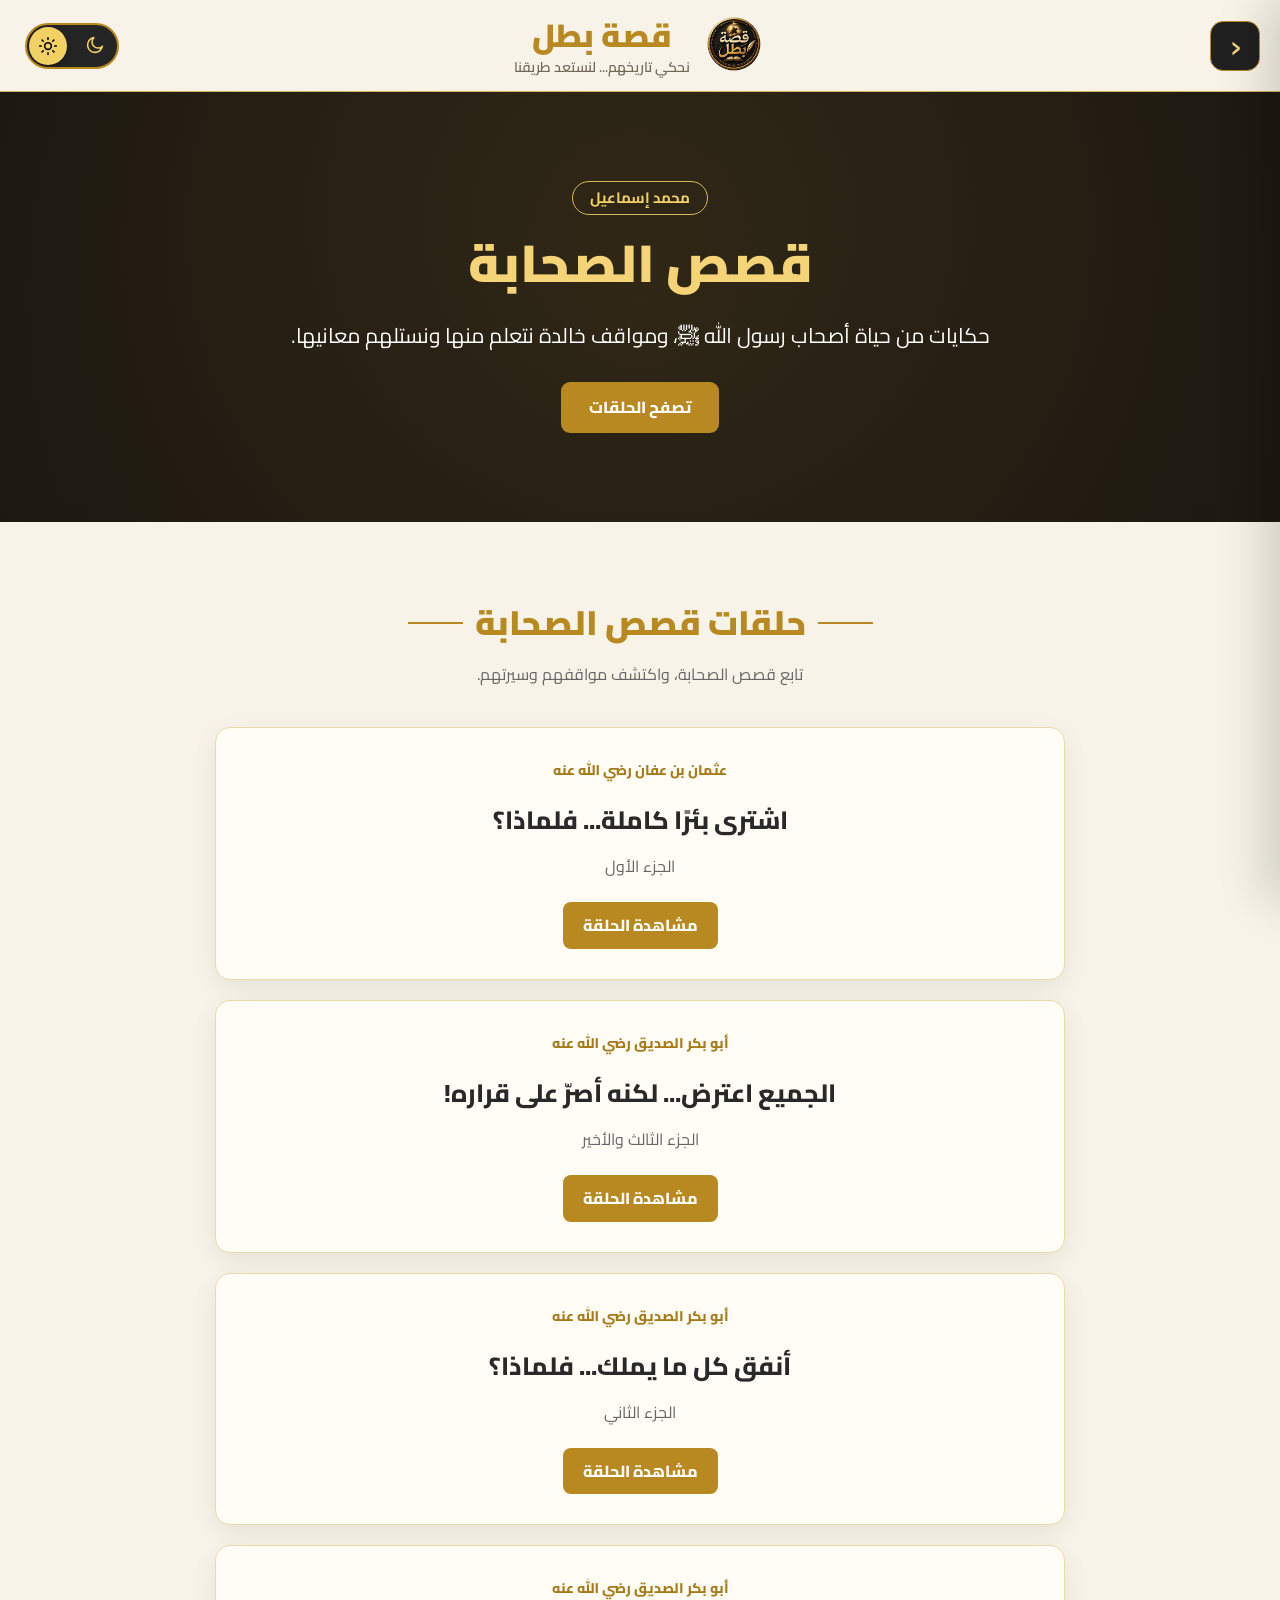
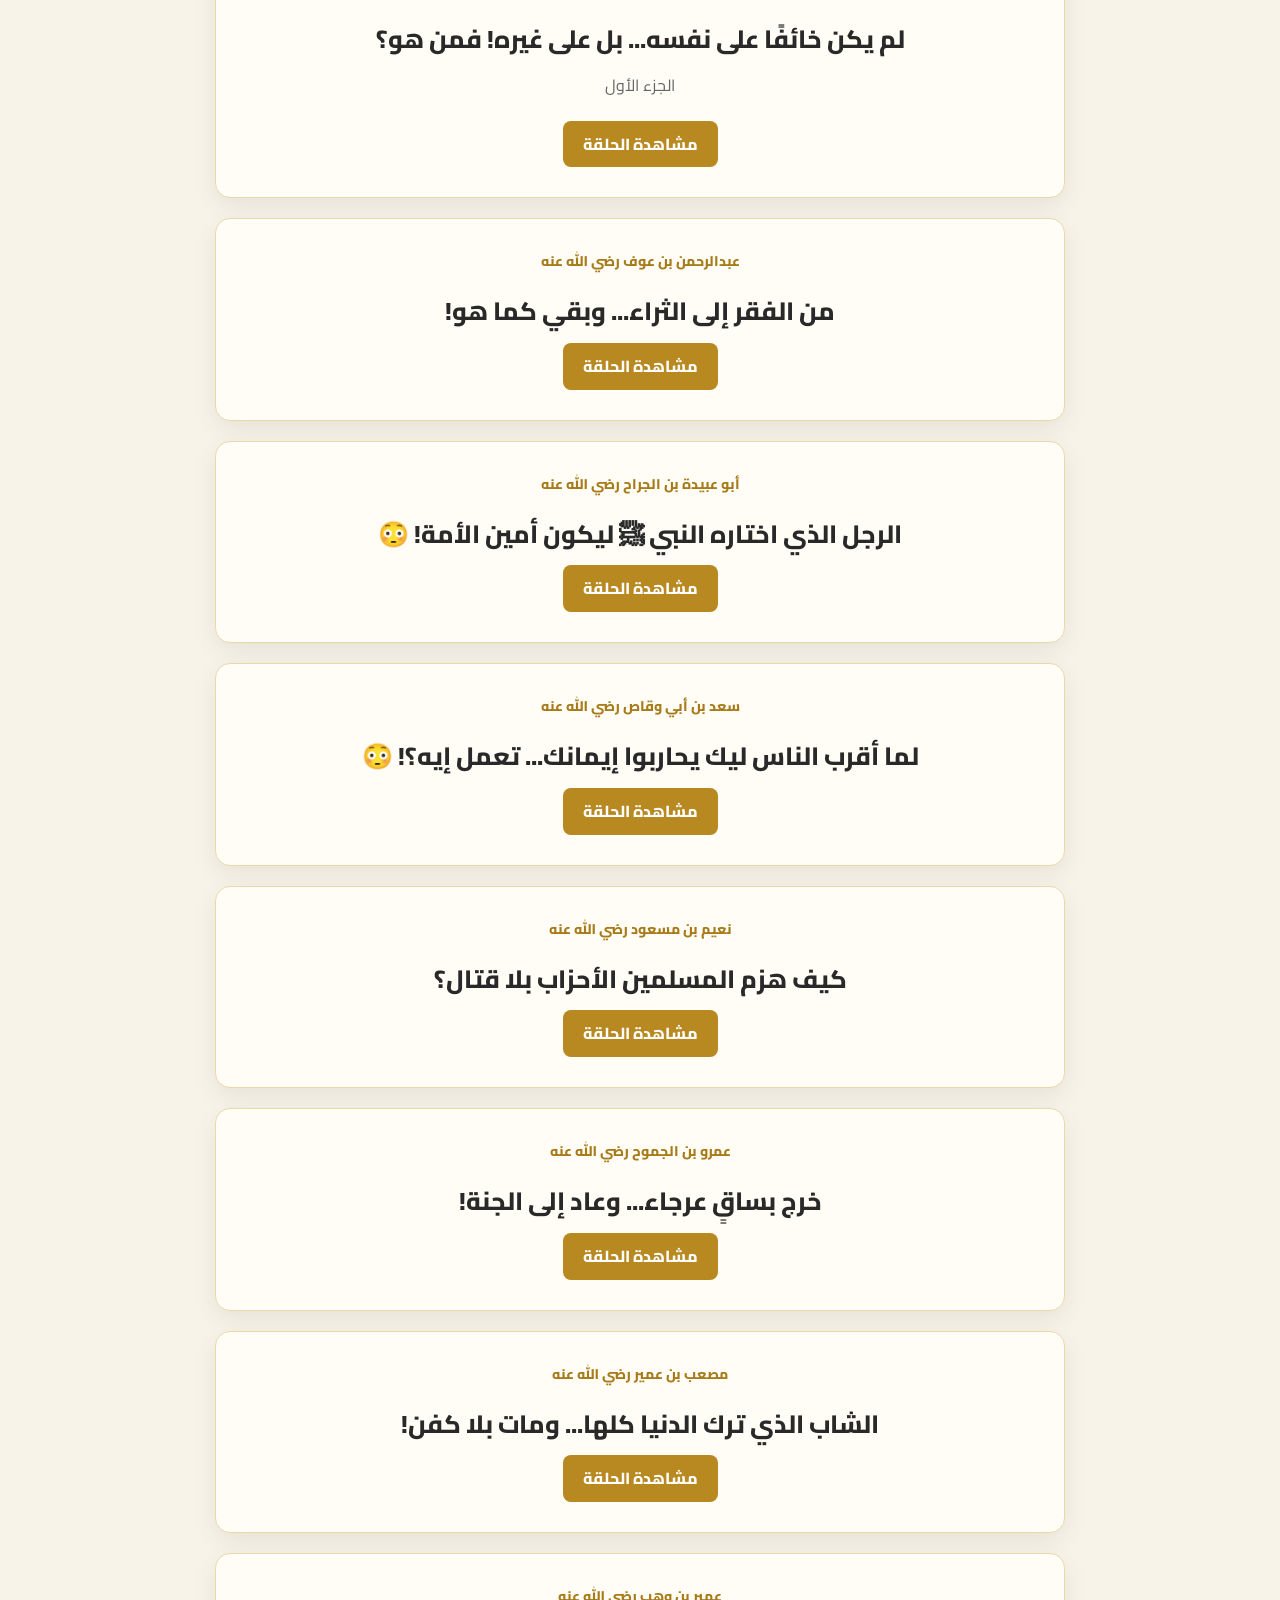
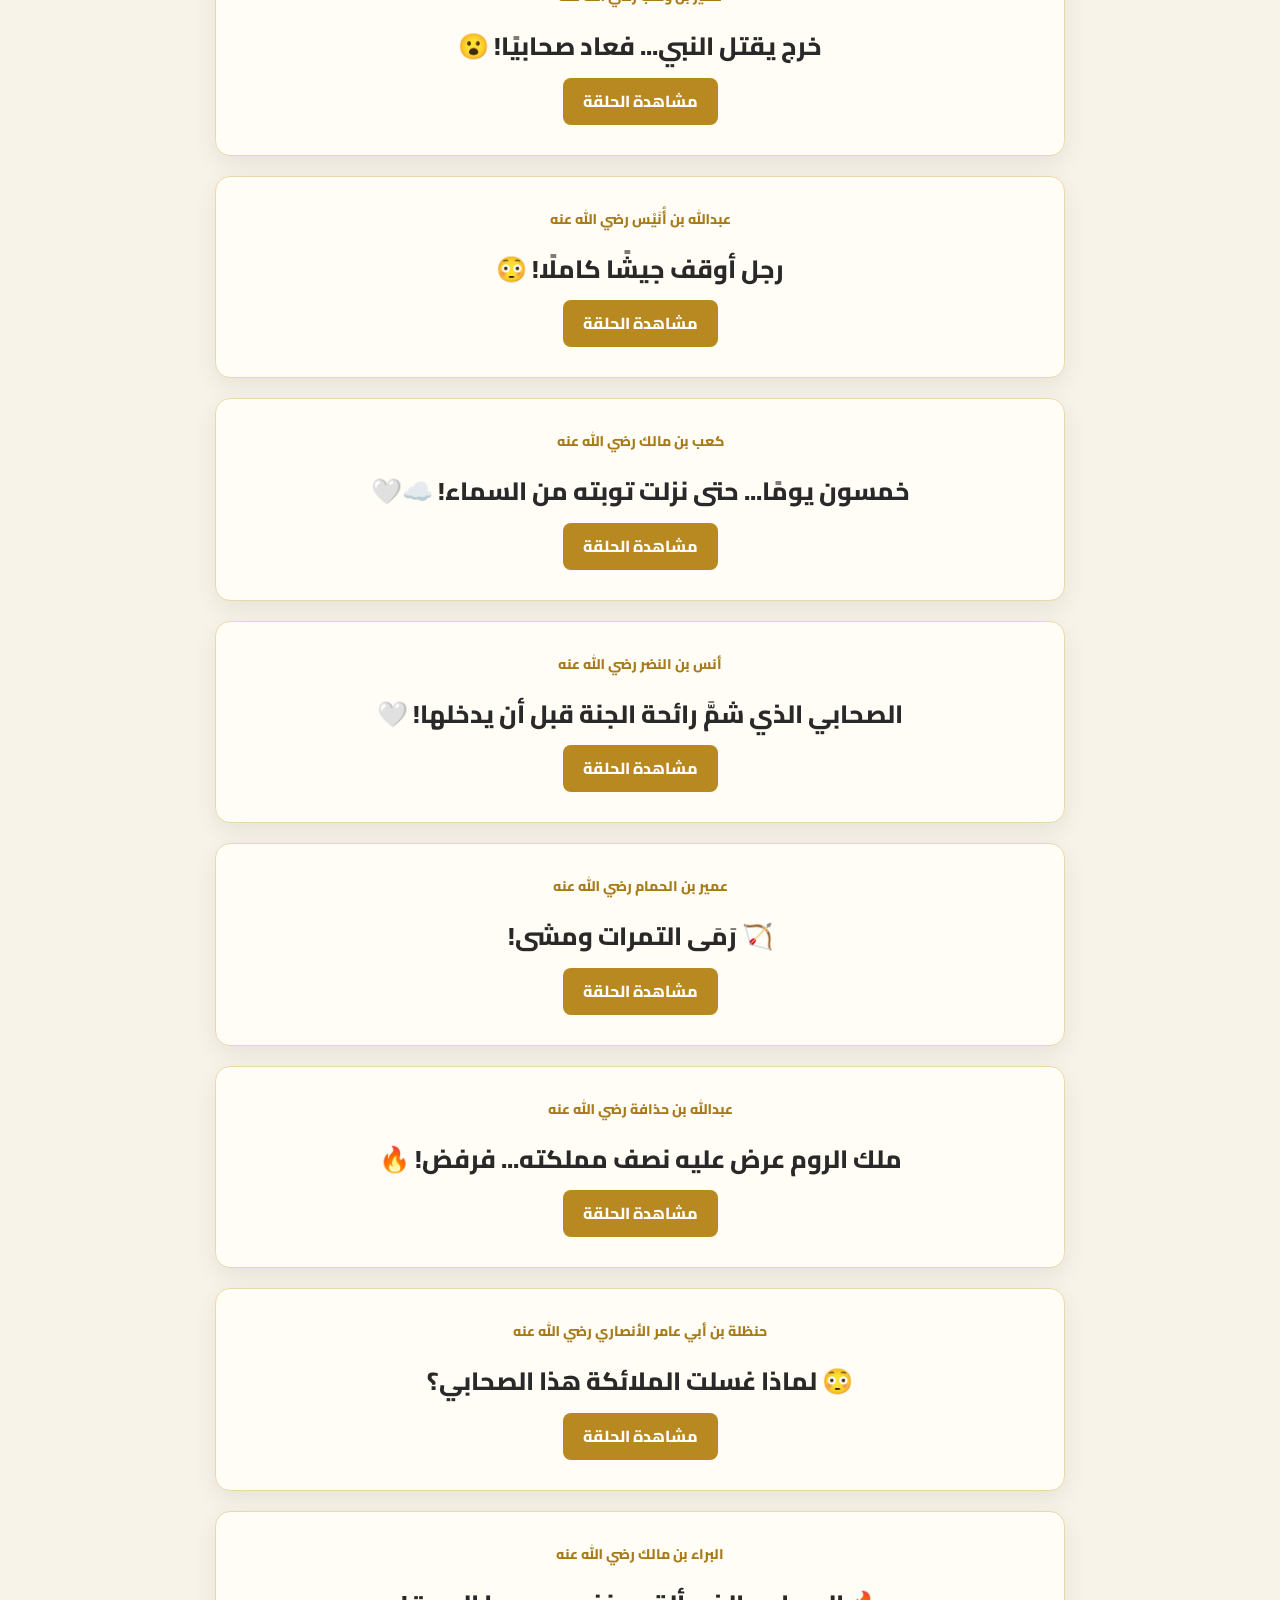
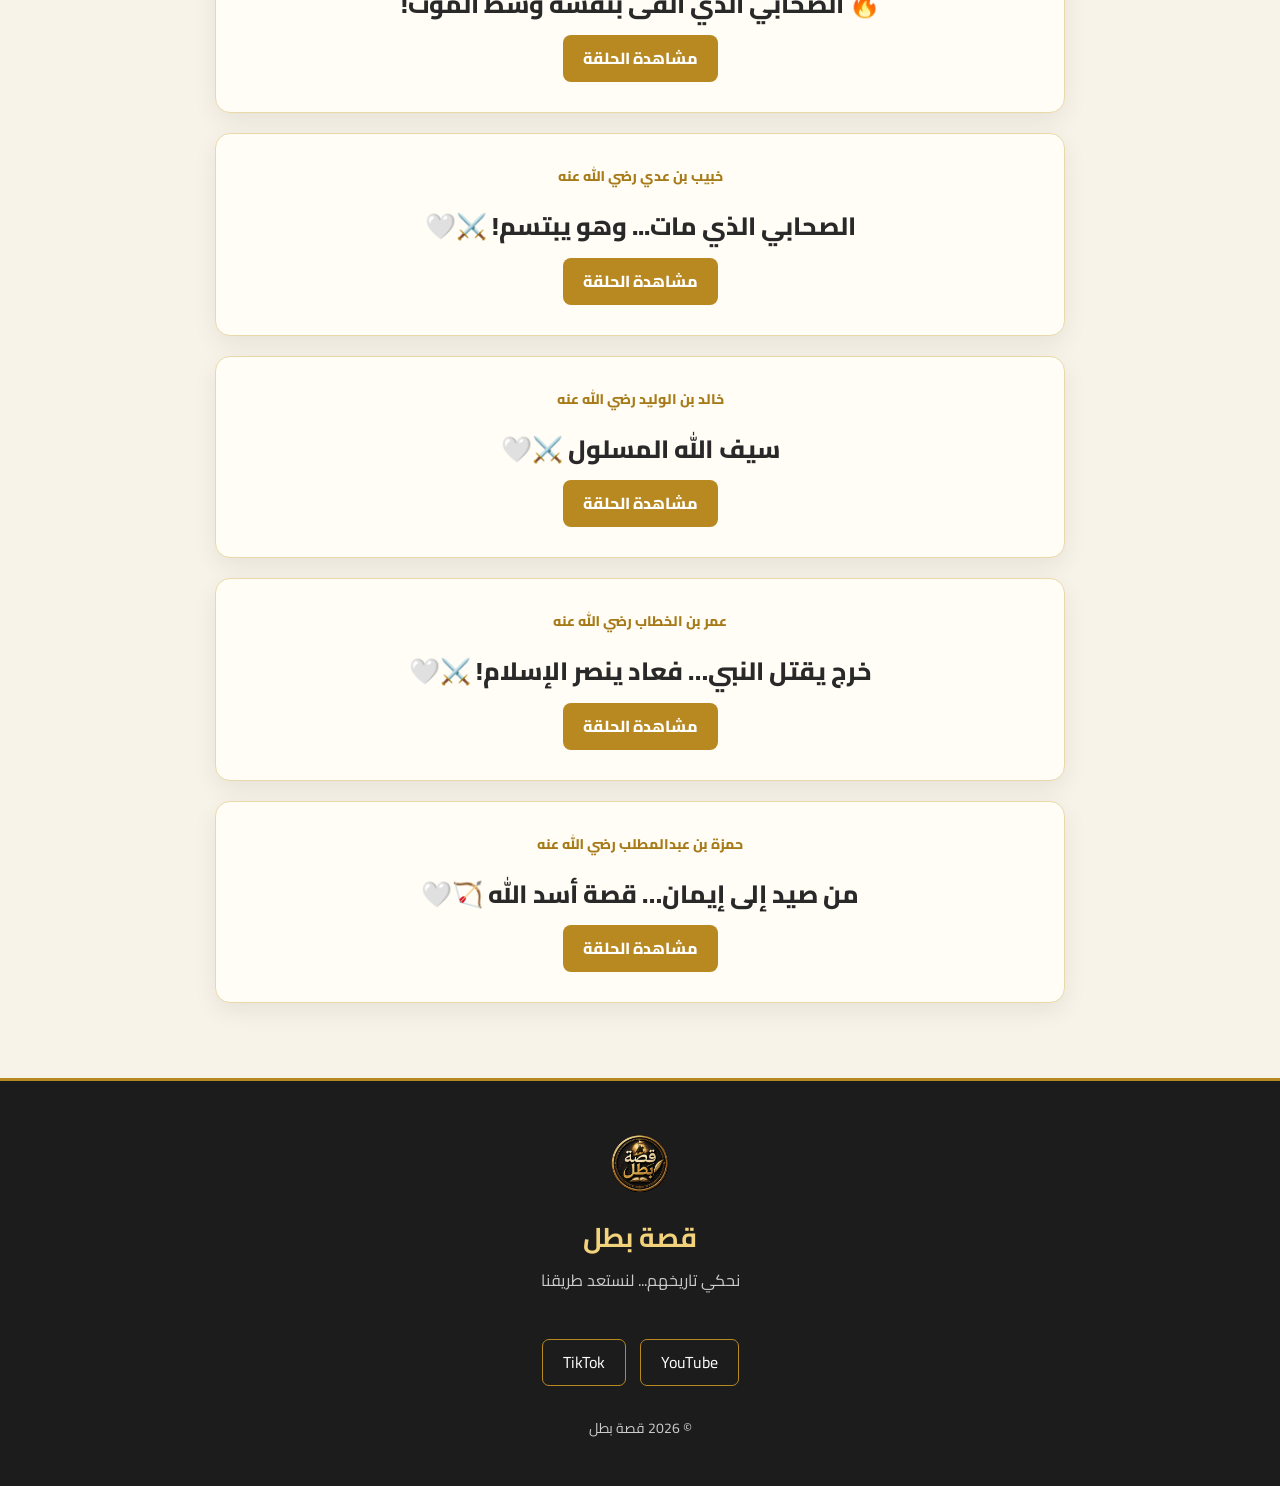
==== companions.html @ 2673dba0 "Add files via upload" ====
<!DOCTYPE html>
<html lang="ar" dir="rtl">

<head>
    <meta charset="UTF-8">
    <meta name="viewport" content="width=device-width, initial-scale=1.0">

    <title>قصص الصحابة | قصة بطل</title>
    <link rel="icon" type="image/png" href="logo.png">
    <meta name="description" content="اكتشف قصص الصحابة ومواقفهم في قناة قصة بطل.">

    <link rel="preconnect" href="https://fonts.googleapis.com">
    <link rel="preconnect" href="https://fonts.gstatic.com" crossorigin>
    <link href="https://fonts.googleapis.com/css2?family=Cairo:wght@400;500;600;700;800;900&display=swap" rel="stylesheet">

    <link rel="stylesheet" href="style.css">
</head>

<body>

    <!-- رأس الموقع -->
    <header class="header">

        <button id="menu-button" class="menu-button"
            aria-label="فتح القائمة" aria-expanded="false">
            <span>‹</span>
        </button>

        <div class="site-brand">
            <img src="logo.png" alt="شعار قصة بطل">

            <div class="site-title">
                <h1>قصة بطل</h1>
                <p>نحكي تاريخهم... لنستعد طريقنا</p>
            </div>
        </div>

        <!-- مفتاح الليل والنهار -->
        <button id="theme-switch" class="theme-switch" aria-label="تغيير الوضع">

            <span class="switch-icon sun-icon">
                <svg viewBox="0 0 24 24">
                    <circle cx="12" cy="12" r="4"></circle>
                    <path d="M12 2v2"></path>
                    <path d="M12 20v2"></path>
                    <path d="M2 12h2"></path>
                    <path d="M20 12h2"></path>
                    <path d="m4.93 4.93 1.41 1.41"></path>
                    <path d="m17.66 17.66 1.41 1.41"></path>
                    <path d="m6.34 17.66-1.41 1.41"></path>
                    <path d="m19.07 4.93-1.41 1.41"></path>
                </svg>
            </span>

            <span class="switch-icon moon-icon">
                <svg viewBox="0 0 24 24">
                    <path d="M21 12.8A8.5 8.5 0 1 1 11.2 3 6.5 6.5 0 0 0 21 12.8Z"></path>
                </svg>
            </span>

            <span class="switch-circle">
                <svg class="active-sun" viewBox="0 0 24 24">
                    <circle cx="12" cy="12" r="4"></circle>
                    <path d="M12 2v2"></path>
                    <path d="M12 20v2"></path>
                    <path d="M2 12h2"></path>
                    <path d="M20 12h2"></path>
                    <path d="m4.93 4.93 1.41 1.41"></path>
                    <path d="m17.66 17.66 1.41 1.41"></path>
                    <path d="m6.34 17.66-1.41 1.41"></path>
                    <path d="m19.07 4.93-1.41 1.41"></path>
                </svg>

                <svg class="active-moon" viewBox="0 0 24 24">
                    <path d="M21 12.8A8.5 8.5 0 1 1 11.2 3 6.5 6.5 0 0 0 21 12.8Z"></path>
                </svg>
            </span>
        </button>

    </header>

    <!-- القائمة الجانبية -->
    <aside id="side-menu" class="side-menu">

        <div class="side-menu-header">
            <h2>أقسام الموقع</h2>
        </div>

        <nav class="side-menu-links">
    <a href="index.html">
        <svg viewBox="0 0 24 24"><path d="M10 20v-6h4v6h5v-8h3L12 3 2 12h3v8z"/></svg>
        <strong>الواجهة الرئيسية</strong>
    </a>

    <a href="companions.html">
        <svg viewBox="0 0 24 24"><path d="M12 2L4 5v6c0 5.55 3.84 10.74 8 12 4.16-1.26 8-6.45 8-12V5l-8-3zm0 4a3 3 0 1 1 0 6 3 3 0 0 1 0-6zm-5 11.2a7 7 0 0 1 10 0V18H7v-.8z"/></svg>
        <strong>قصص الصحابة</strong>
    </a>

    <a href="faith.html">
        <svg viewBox="0 0 24 24"><path d="M18 2H6c-1.1 0-2 .9-2 2v16c0 1.1.9 2 2 2h12c1.1 0 2-.9 2-2V4c0-1.1-.9-2-2-2zM6 4h5v8l-2.5-1.5L6 12V4z"/></svg>
        <strong>دروس إيمانية</strong>
    </a>

    <a href="ramadan.html">
        <svg viewBox="0 0 24 24"><path d="M12 2a2 2 0 0 0-2 2v1H7v3l2 2v6l-2 2v3h10v-3l-2-2v-6l2-2V5h-3V4a2 2 0 0 0-2-2zm0 7a1.5 1.5 0 1 1 0 3 1.5 1.5 0 0 1 0-3z"/></svg>
        <strong>قصص رمضان</strong>
    </a>
</nav>

    </aside>

    <div id="menu-overlay" class="menu-overlay"></div>

    <!-- محتوى الصفحة -->
    <main>

        <section class="hero">
            <div class="hero-content">
                <span class="hero-label">محمد إسماعيل</span>

                <h2>قصص الصحابة</h2>

                <p>
                    حكايات من حياة أصحاب رسول الله ﷺ،
                    ومواقف خالدة نتعلم منها ونستلهم معانيها.
                </p>

                <a href="#episodes" class="hero-button">
                    تصفح الحلقات
                </a>
            </div>
        </section>

        <!-- قائمة حلقات قصص الصحابة -->
<section class="section" id="episodes">

    <div class="section-heading">
        <span class="section-line"></span>
        <h2>حلقات قصص الصحابة</h2>
        <span class="section-line"></span>
    </div>

    <p class="section-intro">
        تابع قصص الصحابة، واكتشف مواقفهم وسيرتهم.
    </p>

    <div class="stories">

        <!-- EPISODES_START -->
<article class="story-card">
    <div class="story-content">

        <span class="story-category">
            عثمان بن عفان رضي الله عنه
        </span>

        <h3>اشترى بئرًا كاملة... فلماذا؟</h3>

        
        <p class="episode-description">
            الجزء الأول
        </p>

        <a href="https://www.facebook.com/share/v/1Cpz4dwhgs/"
           class="story-button"
           target="_blank"
           rel="noopener noreferrer">
            مشاهدة الحلقة
        </a>

    </div>
</article>

<!-- أبو بكر الصديق - الجزء الثالث -->
        <article class="story-card">
            <div class="story-content">
                <span class="story-category">أبو بكر الصديق رضي الله عنه</span>
                <h3>الجميع اعترض... لكنه أصرّ على قراره!</h3>
                <p class="episode-description">الجزء الثالث والأخير</p>
                <a href="https://www.facebook.com/share/v/1DpKXE247Q/"
                   class="story-button" target="_blank" rel="noopener noreferrer">
                    مشاهدة الحلقة
                </a>
            </div>
        </article>

        <!-- أبو بكر الصديق - الجزء الثاني -->
        <article class="story-card">
            <div class="story-content">
                <span class="story-category">أبو بكر الصديق رضي الله عنه</span>
                <h3>أنفق كل ما يملك... فلماذا؟</h3>
                <p class="episode-description">الجزء الثاني</p>
                <a href="https://www.facebook.com/share/v/1VxCyqMNDr/"
                   class="story-button" target="_blank" rel="noopener noreferrer">
                    مشاهدة الحلقة
                </a>
            </div>
        </article>

        <!-- أبو بكر الصديق - الجزء الأول -->
        <article class="story-card">
            <div class="story-content">
                <span class="story-category">أبو بكر الصديق رضي الله عنه</span>
                <h3>لم يكن خائفًا على نفسه... بل على غيره! فمن هو؟</h3>
                <p class="episode-description">الجزء الأول</p>
                <a href="https://www.facebook.com/share/v/19a155gAfN/"
                   class="story-button" target="_blank" rel="noopener noreferrer">
                    مشاهدة الحلقة
                </a>
            </div>
        </article>

        <!-- عبدالرحمن بن عوف -->
        <article class="story-card">
            <div class="story-content">
                <span class="story-category">عبدالرحمن بن عوف رضي الله عنه</span>
                <h3>من الفقر إلى الثراء... وبقي كما هو!</h3>
                <a href="https://www.facebook.com/share/v/1FKwQbidU6/"
                   class="story-button" target="_blank" rel="noopener noreferrer">
                    مشاهدة الحلقة
                </a>
            </div>
        </article>

        <!-- أبو عبيدة بن الجراح -->
        <article class="story-card">
            <div class="story-content">
                <span class="story-category">أبو عبيدة بن الجراح رضي الله عنه</span>
                <h3>الرجل الذي اختاره النبي ﷺ ليكون أمين الأمة! 😳</h3>
                <a href="https://www.facebook.com/share/v/1By2fJR2dv/"
                   class="story-button" target="_blank" rel="noopener noreferrer">
                    مشاهدة الحلقة
                </a>
            </div>
        </article>

        <!-- سعد بن أبي وقاص -->
        <article class="story-card">
            <div class="story-content">
                <span class="story-category">سعد بن أبي وقاص رضي الله عنه</span>
                <h3>لما أقرب الناس ليك يحاربوا إيمانك... تعمل إيه؟! 😳</h3>
                <a href="https://www.facebook.com/share/r/19Q9iHhBVY/"
                   class="story-button" target="_blank" rel="noopener noreferrer">
                    مشاهدة الحلقة
                </a>
            </div>
        </article>

        <!-- نعيم بن مسعود -->
        <article class="story-card">
            <div class="story-content">
                <span class="story-category">نعيم بن مسعود رضي الله عنه</span>
                <h3>كيف هزم المسلمين الأحزاب بلا قتال؟</h3>
                <a href="https://www.facebook.com/share/r/1DfghwV4xK/"
                   class="story-button" target="_blank" rel="noopener noreferrer">
                    مشاهدة الحلقة
                </a>
            </div>
        </article>

        <!-- عمرو بن الجموح -->
        <article class="story-card">
            <div class="story-content">
                <span class="story-category">عمرو بن الجموح رضي الله عنه</span>
                <h3>خرج بساقٍ عرجاء... وعاد إلى الجنة!</h3>
                <a href="https://www.facebook.com/share/v/19UWgFrsC2/"
                   class="story-button" target="_blank" rel="noopener noreferrer">
                    مشاهدة الحلقة
                </a>
            </div>
        </article>

        <!-- مصعب بن عمير -->
        <article class="story-card">
            <div class="story-content">
                <span class="story-category">مصعب بن عمير رضي الله عنه</span>
                <h3>الشاب الذي ترك الدنيا كلها... ومات بلا كفن!</h3>
                <a href="https://www.facebook.com/share/v/19MPxWsMzC/"
                   class="story-button" target="_blank" rel="noopener noreferrer">
                    مشاهدة الحلقة
                </a>
            </div>
        </article>

        <!-- عمير بن وهب -->
        <article class="story-card">
            <div class="story-content">
                <span class="story-category">عمير بن وهب رضي الله عنه</span>
                <h3>خرج يقتل النبي... فعاد صحابيًا! 😮</h3>
                <a href="https://www.facebook.com/share/v/1Z96j1GyDt/"
                   class="story-button" target="_blank" rel="noopener noreferrer">
                    مشاهدة الحلقة
                </a>
            </div>
        </article>

        <!-- عبدالله بن أنيس -->
        <article class="story-card">
            <div class="story-content">
                <span class="story-category">عبدالله بن أُنَيْس رضي الله عنه</span>
                <h3>رجل أوقف جيشًا كاملًا! 😳</h3>
                <a href="https://www.facebook.com/share/v/19m6FgYMzq/"
                   class="story-button" target="_blank" rel="noopener noreferrer">
                    مشاهدة الحلقة
                </a>
            </div>
        </article>

        <!-- كعب بن مالك -->
        <article class="story-card">
            <div class="story-content">
                <span class="story-category">كعب بن مالك رضي الله عنه</span>
                <h3>خمسون يومًا... حتى نزلت توبته من السماء! ☁️🤍</h3>
                <a href="https://www.facebook.com/share/v/1N3Koa5eNY/"
                   class="story-button" target="_blank" rel="noopener noreferrer">
                    مشاهدة الحلقة
                </a>
            </div>
        </article>

        <!-- أنس بن النضر -->
        <article class="story-card">
            <div class="story-content">
                <span class="story-category">أنس بن النضر رضي الله عنه</span>
                <h3>الصحابي الذي شمَّ رائحة الجنة قبل أن يدخلها! 🤍</h3>
                <a href="https://www.facebook.com/share/v/1EnwUPzgrp/"
                   class="story-button" target="_blank" rel="noopener noreferrer">
                    مشاهدة الحلقة
                </a>
            </div>
        </article>

        <!-- عمير بن الحمام -->
        <article class="story-card">
            <div class="story-content">
                <span class="story-category">عمير بن الحمام رضي الله عنه</span>
                <h3>🏹 رَمَى التمرات ومشى!</h3>
                <a href="https://www.facebook.com/share/v/18dCtpPD6Z/"
                   class="story-button" target="_blank" rel="noopener noreferrer">
                    مشاهدة الحلقة
                </a>
            </div>
        </article>

        <!-- عبدالله بن حذافة -->
        <article class="story-card">
            <div class="story-content">
                <span class="story-category">عبدالله بن حذافة رضي الله عنه</span>
                <h3>ملك الروم عرض عليه نصف مملكته... فرفض! 🔥</h3>
                <a href="https://www.facebook.com/share/v/1Z7eceEyCZ/"
                   class="story-button" target="_blank" rel="noopener noreferrer">
                    مشاهدة الحلقة
                </a>
            </div>
        </article>

        <!-- حنظلة بن أبي عامر -->
        <article class="story-card">
            <div class="story-content">
                <span class="story-category">حنظلة بن أبي عامر الأنصاري رضي الله عنه</span>
                <h3>😳 لماذا غسلت الملائكة هذا الصحابي؟</h3>
                <a href="https://www.facebook.com/share/v/1HYmq52BGJ/"
                   class="story-button" target="_blank" rel="noopener noreferrer">
                    مشاهدة الحلقة
                </a>
            </div>
        </article>

        <!-- البراء بن مالك -->
        <article class="story-card">
            <div class="story-content">
                <span class="story-category">البراء بن مالك رضي الله عنه</span>
                <h3>🔥 الصحابي الذي ألقى بنفسه وسط الموت!</h3>
                <a href="https://www.facebook.com/share/v/1JhCuPZCnS/"
                   class="story-button" target="_blank" rel="noopener noreferrer">
                    مشاهدة الحلقة
                </a>
            </div>
        </article>

        <!-- خبيب بن عدي -->
        <article class="story-card">
            <div class="story-content">
                <span class="story-category">خبيب بن عدي رضي الله عنه</span>
                <h3>الصحابي الذي مات... وهو يبتسم! ⚔️🤍</h3>
                <a href="https://www.facebook.com/share/v/1Goh9jcTys/"
                   class="story-button" target="_blank" rel="noopener noreferrer">
                    مشاهدة الحلقة
                </a>
            </div>
        </article>

        <!-- خالد بن الوليد -->
        <article class="story-card">
            <div class="story-content">
                <span class="story-category">خالد بن الوليد رضي الله عنه</span>
                <h3>سيف الله المسلول ⚔️🤍</h3>
                <a href="https://www.facebook.com/share/v/1JLDMHiGxn/"
                   class="story-button" target="_blank" rel="noopener noreferrer">
                    مشاهدة الحلقة
                </a>
            </div>
        </article>

        <!-- عمر بن الخطاب -->
        <article class="story-card">
            <div class="story-content">
                <span class="story-category">عمر بن الخطاب رضي الله عنه</span>
                <h3>خرج يقتل النبي… فعاد ينصر الإسلام! ⚔️🤍</h3>
                <a href="https://www.facebook.com/share/v/1CBvgrA7Do/"
                   class="story-button" target="_blank" rel="noopener noreferrer">
                    مشاهدة الحلقة
                </a>
            </div>
        </article>

        <!-- حمزة بن عبدالمطلب -->
        <article class="story-card">
            <div class="story-content">
                <span class="story-category">حمزة بن عبدالمطلب رضي الله عنه</span>
                <h3>من صيد إلى إيمان… قصة أسد الله 🏹🤍</h3>
                <a href="https://www.facebook.com/share/v/1CPHobpvZP/"
                   class="story-button" target="_blank" rel="noopener noreferrer">
                    مشاهدة الحلقة
                </a>
            </div>
        </article>
<!-- EPISODES_END -->

    </div>
</section>

    <!-- تذييل الموقع -->
    <footer class="footer">

        <img src="logo.png" alt="شعار قصة بطل" class="footer-logo">

        <h2>قصة بطل</h2>

        <p>نحكي تاريخهم... لنستعد طريقنا</p>

        <div class="social-links">

            <a
                href="https://youtube.com/@qessat_batal?si=eOJLXFC_hpmh3WaE"
                target="_blank"
                rel="noopener noreferrer">
                YouTube
            </a>

            <a
                href="https://www.tiktok.com/@mohamedesmail0909"
                target="_blank"
                rel="noopener noreferrer">
                TikTok
            </a>

        </div>

        <p class="copyright">© 2026 قصة بطل</p>

    </footer>

    <script src="script.js"></script>

</body>
</html>
---- style.css ----
* {
    margin: 0;
    padding: 0;
    box-sizing: border-box;
    -webkit-tap-highlight-color: transparent; /* إلغاء المربع الأزرق تماماً */
}

/* =========================
   الأساس
========================= */

* {
    margin: 0;
    padding: 0;
    box-sizing: border-box;
}

html {
    scroll-behavior: smooth;
}

body {
    font-family: "Cairo", Tahoma, Arial, sans-serif;
    background: #f7f3e8;
    color: #252525;
    line-height: 1.8;
    transition: background 0.35s ease, color 0.35s ease;
}

button,
a {
    font-family: inherit;
}


/* =========================
   رأس الموقع
========================= */

.header {
    height: 92px;

    padding: 10px 25px;

    display: flex;
    align-items: center;
    justify-content: space-between;

    background: rgba(247, 243, 232, 0.97);

    border-bottom: 1px solid #d5b45b;

    position: sticky;
    top: 0;

    z-index: 3000;

    transition:
        background 0.35s ease,
        border-color 0.35s ease;
}


/* البراند */

.site-brand {
    position: absolute;

    left: 50%;

    transform: translateX(-50%);

    display: flex;

    align-items: center;

    justify-content: center;

    gap: 14px;

    white-space: nowrap;
}


.site-brand img {
    width: 65px;
    height: 65px;

    object-fit: contain;
}


.site-title {
    text-align: right;
}


.site-title h1 {
    color: #b88920;

    font-size: 32px;

    font-weight: 900;

    line-height: 1.2;

    margin: 0;
}


.site-title p {
    color: #6f6758;

    font-size: 14px;

    font-weight: 600;

    margin-top: 3px;
}


/* =========================
   زر القائمة
========================= */

.menu-button {
    position: fixed;

    top: 21px;
    right: 20px;

    width: 50px;
    height: 50px;

    border: 1px solid #b88920;

    border-radius: 13px;

    background: #202020;

    color: #f2d27a;

    font-size: 38px;

    line-height: 1;

    cursor: pointer;

    display: flex;

    align-items: center;
    justify-content: center;

    z-index: 5000;

    transition:
        right 0.4s cubic-bezier(.4, .8, .2, 1),
        background 0.3s ease,
        color 0.3s ease;
}


.menu-button span {
    display: block;

    margin-top: -5px;

    transition:
        transform 0.4s cubic-bezier(.4, .8, .2, 1);
}


/* السهم يتحرك مع القائمة */

body.menu-open .menu-button {
    right: 320px;

    background: #b88920;

    color: white;
}


body.menu-open .menu-button span {
    transform: rotate(180deg);
}


/* =========================
   القائمة الجانبية
========================= */

.side-menu {
    position: fixed;

    top: 0;
    right: 0;

    width: 320px;
    height: 100vh;

    padding: 105px 28px 30px;

    background: #f7f3e8;

    border-left: 3px solid #b88920;

    box-shadow:
        -15px 0 45px rgba(0, 0, 0, 0.16);

    z-index: 4000;

    transform: translateX(100%);

    transition:
        transform 0.4s cubic-bezier(.4, .8, .2, 1),
        background 0.35s ease,
        border-color 0.35s ease;
}


body.menu-open .side-menu {
    transform: translateX(0);
}


/* عنوان القائمة */

.side-menu-header {
    padding-bottom: 18px;

    border-bottom: 1px solid #d8c58f;
}


.side-menu-header h2 {
    color: #252525;

    font-size: 25px;

    font-weight: 800;

    transition: color 0.35s ease;
}


/* الروابط */

.side-menu-links {
    margin-top: 25px;
}


/* =========================
   تنسيق روابط القائمة الجانبية (معدل)
========================= */

/* =========================
   روابط القائمة الجانبية (مع إرجاع الحركة والأنيميشن)
========================= */

.side-menu-links a {
    display: flex;
    align-items: center;
    gap: 16px;
    padding: 16px 18px;
    margin-bottom: 10px;
    border-radius: 14px;
    color: #111111; /* لون النص في وضع النهار */
    text-decoration: none;
    font-size: 18px;
    font-weight: 700;
    -webkit-tap-highlight-color: transparent;
    outline: none;
    /* حركة ناعمة ومحترفة للتنقل والتمدد */
    transition: background 0.25s ease, color 0.25s ease, padding-right 0.25s ease, transform 0.25s ease;
}

/* لون الأيقونة في النهار */
.side-menu-links a svg {
    width: 24px;
    height: 24px;
    fill: #111111;
    transition: fill 0.25s ease;
}

/* التفاعل عند الوقوف بالماوس (Hover / Active) في النهار */
.side-menu-links a:hover,
.side-menu-links a:active,
.side-menu-links a:focus {
    background: #b88920 !important;
    color: #ffffff !important;
    padding-right: 25px !important; /* التحرك والتمدد للخارج زى زمان */
}

.side-menu-links a:hover svg,
.side-menu-links a:active svg,
.side-menu-links a:focus svg {
    fill: #ffffff !important;
}

/* =========================
   الوضع الليلي (Dark Mode)
========================= */

body.dark .side-menu-links a {
    color: #ffffff; /* لون النص بالليل */
}

body.dark .side-menu-links a svg {
    fill: #ffffff; /* لون الأيقونة بالليل */
}

/* التفاعل عند الوقوف بالماوس في الليل */
body.dark .side-menu-links a:hover,
body.dark .side-menu-links a:active,
body.dark .side-menu-links a:focus {
    background: #f1d064 !important;
    color: #111111 !important;
    padding-right: 25px !important; /* التحرك والتمدد للخارج */
}

body.dark .side-menu-links a:hover svg,
body.dark .side-menu-links a:active svg,
body.dark .side-menu-links a:focus svg {
    fill: #111111 !important;
}


/* =========================
   الطبقة الخلفية
========================= */

.menu-overlay {
    position: fixed;

    inset: 0;

    background: rgba(0, 0, 0, 0.48);

    z-index: 3500;

    opacity: 0;

    visibility: hidden;

    transition:
        opacity 0.3s ease,
        visibility 0.3s ease;
}


body.menu-open .menu-overlay {
    opacity: 1;

    visibility: visible;
}


/* =========================
   مفتاح الوضع الليلي والنهاري (مضبوط بالمسافات والحركة)
========================= */

.theme-switch {
    position: relative;
    width: 94px;
    height: 46px;
    border: 2px solid #b88920;
    border-radius: 30px;
    background: #252525;
    padding: 0;
    cursor: pointer;
    overflow: hidden;
    outline: none;
    -webkit-tap-highlight-color: transparent;
    z-index: 3100;
}

/* مكان الأيقونات الخفية تحت الدائرة */
.sun-icon {
    position: absolute;
    top: 50%;
    left: 8px;
    transform: translateY(-50%);
    display: flex;
    align-items: center;
    justify-content: center;
}

.moon-icon {
    position: absolute;
    top: 50%;
    right: 8px;
    transform: translateY(-50%);
    display: flex;
    align-items: center;
    justify-content: center;
}


.switch-icon {
    position: absolute;

    top: 50%;

    width: 38px;
    height: 38px;

    transform: translateY(-50%);

    display: flex;

    align-items: center;
    justify-content: center;

    z-index: 1;
}


.sun-icon {
    left: 4px;
}


.moon-icon {
    right: 4px;
}


.switch-icon svg {
    width: 21px;
    height: 21px;

    fill: none;

    stroke: #f1d064;

    stroke-width: 1.8;

    stroke-linecap: round;

    stroke-linejoin: round;
}



/* الدائرة الملونة المتحركة */
.switch-circle {
    position: absolute;
    top: 2px;
    left: 2px;
    width: 38px;
    height: 38px;
    border-radius: 50%;
    display: flex;
    align-items: center;
    justify-content: center;
    z-index: 3;
    background: #f1d064;
    box-shadow: 0 2px 8px rgba(0, 0, 0, 0.35);
    /* حركة إيزي إن وإيزي أوت ناعمة ومظبوطة جداً */
    transition: left 0.4s cubic-bezier(0.4, 0, 0.2, 1), background 0.35s ease;
}

/* عند التحويل للوضع الليلي: الدائرة بتروح لآخر اليمين تماماً */
body.dark .switch-circle {
    left: 50px; /* المسافة المظبوطة للوصول للطرف الأيمن فوق القمر */
    background: #f1d064; }

body.dark .switch-circle {
    left: 60px; /* يتحرك لمسافة أعرض مناسبة */
    background: #f1d064;
}


.switch-circle svg {
    width: 20px;
    height: 20px;

    fill: none;

    stroke: #000;

    stroke-width: 1.9;

    stroke-linecap: round;

    stroke-linejoin: round;
}


.active-sun {
    display: block;
}


.active-moon {
    display: none;
}


body.dark .switch-circle {
    left: 51px;

    background: #f1d064;
}


body.dark .active-sun {
    display: none;
}


body.dark .active-moon {
    display: block;
}


/* =========================
   الواجهة الرئيسية
========================= */

.hero {
    min-height: 430px;

    display: flex;

    align-items: center;
    justify-content: center;

    text-align: center;

    padding: 60px 20px;

    background:
        linear-gradient(
            rgba(30, 25, 17, 0.78),
            rgba(30, 25, 17, 0.86)
        ),
        radial-gradient(
            circle at center,
            #80652b,
            #171511
        );

    transition: background 0.35s ease;
}


.hero-content {
    max-width: 750px;
}


.hero-label {
    display: inline-block;

    padding: 5px 17px;

    border: 1px solid #d9b954;

    border-radius: 30px;

    color: #f1d064;

    font-size: 15px;

    font-weight: 700;

    margin-bottom: 15px;
}


.hero h2 {
    color: #f4d477;

    font-size: 52px;

    font-weight: 900;

    margin-bottom: 10px;
}


.hero p {
    color: #fff;

    font-size: 21px;

    margin-bottom: 28px;
}


.hero-button {
    display: inline-block;

    padding: 11px 28px;

    background: #b88920;

    color: white;

    text-decoration: none;

    border-radius: 9px;

    font-weight: 800;

    transition:
        background 0.2s ease,
        transform 0.2s ease;
}


.hero-button:hover {
    background: #d2a63c;

    transform: translateY(-2px);
}


/* =========================
   الأقسام
========================= */

.latest-section,
.section {
    max-width: 1100px;

    margin: 0 auto;

    padding: 75px 25px;
}


.alternate-section {
    border-top: 1px solid #e0d4b4;

    border-bottom: 1px solid #e0d4b4;
}


/* عنوان القسم */

.section-heading {
    display: flex;

    align-items: center;

    justify-content: center;

    gap: 18px;

    margin-bottom: 12px;
}


.section-heading h2 {
    color: #b88920;

    font-size: 34px;

    font-weight: 900;

    text-align: center;
}


.section-line {
    width: 55px;

    height: 2px;

    background: #b88920;
}


.section-intro {
    text-align: center;

    color: #666;

    font-size: 16px;

    margin-bottom: 38px;
}


/* =========================
   أحدث قصة
========================= */

.latest-card {
    display: grid;

    grid-template-columns: 1fr 1fr;

    overflow: hidden;

    background: #fffdf6;

    border: 1px solid #ead9a8;

    border-radius: 18px;

    box-shadow:
        0 12px 35px rgba(0, 0, 0, 0.08);

    transition:
        background 0.35s ease,
        border-color 0.35s ease;
}


.latest-image {
    min-height: 300px;

    position: relative;

    display: flex;

    align-items: center;

    justify-content: center;

    background:
        linear-gradient(
            135deg,
            #171717,
            #5b4721
        );
}


.latest-placeholder {
    color: #f2d27a;

    font-size: 38px;

    font-weight: 900;
}


.new-badge {
    position: absolute;

    top: 18px;

    right: 18px;

    padding: 5px 14px;

    background: #b88920;

    color: white;

    border-radius: 20px;

    font-size: 14px;

    font-weight: 800;
}


.latest-content {
    padding: 45px 40px;

    display: flex;

    flex-direction: column;

    justify-content: center;
}


.category-label,
.story-category {
    color: #a77b19;

    font-size: 14px;

    font-weight: 800;
}


.latest-content h3 {
    color: #292929;

    font-size: 30px;

    font-weight: 900;

    margin: 8px 0;
}


.latest-content p {
    color: #666;

    margin-bottom: 22px;
}


.watch-button,
.story-button {
    display: inline-block;

    align-self: flex-start;

    padding: 9px 20px;

    background: #b88920;

    color: white;

    text-decoration: none;

    border-radius: 8px;

    font-weight: 800;

    transition:
        background 0.2s ease,
        transform 0.2s ease;
}


.watch-button:hover,
.story-button:hover {
    background: #d2a63c;

    transform: translateY(-2px);
}


/* =========================
   كروت القصص
========================= */

.stories {
    display: grid;

    grid-template-columns:
        repeat(auto-fit, minmax(270px, 1fr));

    gap: 25px;
}


.story-card {
    overflow: hidden;

    background: #fffdf6;

    border-radius: 15px;

    border: 1px solid #ead9a8;

    box-shadow:
        0 8px 25px rgba(0, 0, 0, 0.07);

    transition:
        transform 0.25s ease,
        box-shadow 0.25s ease,
        background 0.35s ease,
        border-color 0.35s ease;
}


.story-card:hover {
    transform: translateY(-5px);

    box-shadow:
        0 15px 35px rgba(0, 0, 0, 0.13);
}


.story-image {
    height: 190px;

    position: relative;

    display: flex;

    align-items: center;

    justify-content: center;

    background:
        linear-gradient(
            135deg,
            #191919,
            #4b3b20
        );
}


.story-logo {
    color: #f2d27a;

    font-size: 27px;

    font-weight: 900;
}


.story-new {
    position: absolute;

    top: 13px;

    right: 13px;

    padding: 4px 12px;

    border-radius: 20px;

    background: #b88920;

    color: white;

    font-size: 13px;

    font-weight: 800;
}


.story-content {
    padding: 20px;
}


.story-card h3 {
    color: #292929;

    font-size: 21px;

    font-weight: 800;

    margin: 5px 0 17px;
}


/* =========================
   الفوتر
========================= */

.footer {
    text-align: center;

    padding: 50px 20px 30px;

    background: #1c1c1c;

    color: white;

    border-top: 3px solid #b88920;
}


.footer-logo {
    width: 70px;
    height: 70px;

    object-fit: contain;

    margin-bottom: 5px;
}


.footer h2 {
    color: #f2d27a;

    margin-bottom: 4px;

    font-size: 27px;
}


.footer > p {
    color: #ccc;
}


.social-links {
    margin: 25px 0;
}


.social-links a {
    display: inline-block;

    margin: 5px;

    padding: 8px 20px;

    color: white;

    text-decoration: none;

    border: 1px solid #b88920;

    border-radius: 7px;

    transition:
        background 0.2s ease,
        color 0.2s ease;
}


.social-links a:hover {
    background: #b88920;

    color: white;
}


.copyright {
    margin-top: 25px;

    font-size: 14px;
}


/* =========================
   الوضع الليلي
========================= */

body.dark {
    background: #111;

    color: #eee;
}


body.dark .header {
    background: #171717;

    border-color: #5e491f;
}


body.dark .site-title p {
    color: #bbb;
}


body.dark .side-menu {
    background: #171717;

    border-color: #6d5520;
}


body.dark .side-menu-header {
    border-color: #3d321c;
}


body.dark .side-menu-header h2 {
    color: #eee;
}


body.dark .side-menu-links a {
    color: #eee;
}


body.dark .side-menu-links a:hover {
    color: white;

    background: #b88920;
}


body.dark .section-intro {
    color: #aaa;
}


body.dark .alternate-section {
    border-color: #302918;
}


body.dark .latest-card {
    background: #1d1d1d;

    border-color: #3d321c;

    box-shadow:
        0 12px 35px rgba(0, 0, 0, 0.35);
}


body.dark .latest-content h3 {
    color: #eee;
}


body.dark .latest-content p {
    color: #aaa;
}


body.dark .story-card {
    background: #1d1d1d;

    border-color: #3d321c;

    box-shadow:
        0 8px 25px rgba(0, 0, 0, 0.35);
}


body.dark .story-card h3 {
    color: #eee;
}


/* =========================
   الموبايل
========================= */

@media (max-width: 700px) {

    .header {
        height: 82px;

        padding: 8px 12px;
    }


    .site-brand {
        gap: 7px;
    }


    .site-brand img {
        width: 48px;
        height: 48px;
    }


    .site-title h1 {
        font-size: 22px;
    }


    .site-title p {
        font-size: 10px;
    }


    .menu-button {
        top: 16px;
        right: 12px;

        width: 45px;
        height: 45px;

        font-size: 34px;
    }


    body.menu-open .menu-button {
        right: calc(100% - 57px);
    }


    .theme-switch {
        width: 76px;
        height: 40px;
    }


    .switch-circle {
        width: 32px;
        height: 32px;

        top: 2px;
        left: 2px;
    }


    body.dark .switch-circle {
        left: 40px;
    }


    .switch-icon {
        width: 32px;
        height: 32px;
    }


    .switch-icon svg {
        width: 18px;
        height: 18px;
    }


    .switch-circle svg {
        width: 18px;
        height: 18px;
    }


    .side-menu {
        width: 285px;

        padding: 95px 22px 25px;
    }


    .side-menu-header h2 {
        font-size: 22px;
    }


    .side-menu-links a {
        font-size: 17px;
    }


    .hero {
        min-height: 350px;

        padding: 45px 18px;
    }


    .hero h2 {
        font-size: 38px;
    }


    .hero p {
        font-size: 17px;
    }


    .latest-section,
    .section {
        padding: 55px 18px;
    }


    .section-heading h2 {
        font-size: 27px;
    }


    .section-line {
        width: 35px;
    }


    .latest-card {
        grid-template-columns: 1fr;
    }


    .latest-image {
        min-height: 220px;
    }


    .latest-content {
        padding: 28px 22px;
    }


    .latest-content h3 {
        font-size: 24px;
    }


    .stories {
        grid-template-columns: 1fr;
    }

}
/* =========================
   تنسيق الحلقات في الصفحة الرئيسية
========================= */

.episode-card {
    display: block;
    max-width: 850px;
    margin: 0 auto;
}

.episode-card .latest-content {
    min-height: 190px;
    padding: 35px;
    text-align: center;
    align-items: center;
}

.episode-card .latest-content h3 {
    font-size: 25px;
}

.previous-section .stories {
    max-width: 850px;
    margin: 0 auto;
}

.previous-section .story-card {
    text-align: center;
}

.previous-section .story-content {
    padding: 30px;
}

.previous-section .story-card h3 {
    font-size: 25px;
    margin: 8px 0;
}

.episode-description {
    color: #666;
    margin-bottom: 20px;
}

.previous-section .story-button {
    align-self: center;
}

body.dark .episode-description {
    color: #aaa;
}

@media (max-width: 700px) {
    .episode-card .latest-content {
        padding: 25px 18px;
        min-height: 160px;
    }

    .episode-card .latest-content h3,
    .previous-section .story-card h3 {
        font-size: 21px;
    }

    .previous-section .story-content {
        padding: 24px 18px;
    }
}
/* تصحيح مكان الشعار وزر الوضع */

.header {
    position: sticky;
    display: flex;
    justify-content: center;
    direction: rtl;
}

.site-brand {
    position: absolute;
    left: 50%;
    right: auto;
    transform: translateX(-50%);
    direction: rtl;
    display: flex;
    align-items: center;
    justify-content: center;
    gap: 12px;
}

.site-brand img {
    display: block;
    width: 65px;
    height: 65px;
    object-fit: contain;
    transform: none;
}

.site-title {
    text-align: center;
}

.site-title h1 {
    text-align: center;
}

.site-title p {
    text-align: center;
    margin-top: 3px;
}

/* زر الليل والنهار على الشمال */
.theme-switch {
    position: absolute;
    left: 25px;
    right: auto;
    top: 50%;
    transform: translateY(-50%);
}

/* على الموبايل */
@media (max-width: 700px) {
    .site-brand {
        gap: 5px;
    }

    .site-brand img {
        width: 43px;
        height: 43px;
    }

    .site-title h1 {
        font-size: 20px;
    }

    .site-title p {
        font-size: 9px;
    }

    .theme-switch {
        left: 12px;
        right: auto;
    }
}
/* صفحة قصص الصحابة */

#episodes .stories {
    max-width: 850px;
    margin: 0 auto;
}

#episodes .story-card {
    text-align: center;
}

#episodes .story-content {
    padding: 30px;
}

#episodes .story-card h3 {
    font-size: 25px;
    margin: 8px 0;
}

#episodes .episode-description {
    color: #666;
    margin-bottom: 20px;
}

#episodes .story-button {
    align-self: center;
}

body.dark #episodes .episode-description {
    color: #aaa;
}

@media (max-width: 700px) {
    #episodes .story-content {
        padding: 24px 18px;
    }

    #episodes .story-card h3 {
        font-size: 21px;
    }
}
/* =========================================================
   إصلاح وتنسيق صفحة قصص رمضان
   ========================================================= */


/* =========================
   الهيدر
========================= */

.header {
    position: sticky;
    top: 0;
    z-index: 1000;

    height: 92px;

    display: flex;
    align-items: center;
    justify-content: center;

    direction: rtl;
}


/* =========================
   اسم الموقع واللوجو
========================= */

.site-brand {
    position: absolute;

    left: 50%;
    right: auto;

    top: 50%;

    transform: translate(-50%, -50%);

    display: flex;
    flex-direction: row;

    align-items: center;
    justify-content: center;

    gap: 12px;

    direction: rtl;

    white-space: nowrap;
}

.site-brand img {
    display: block;

    width: 65px;
    height: 65px;

    object-fit: contain;

    transform: none;
}

.site-title {
    display: flex;
    flex-direction: column;

    align-items: center;
    justify-content: center;

    text-align: center;
}

.site-title h1 {
    margin: 0;

    text-align: center;

    line-height: 1.25;
}

.site-title p {
    margin: 3px 0 0;

    text-align: center;

    line-height: 1.3;
}


/* =========================
   مقدمة صفحة رمضان
========================= */

.hero {
    display: flex;

    flex-direction: column;

    align-items: center;
    justify-content: center;

    text-align: center;

    direction: rtl;
}


/* محمد إسماعيل */

.hero-label {
    display: inline-block;

    margin-bottom: 12px;

    text-align: center;

    line-height: 1.5;
}


/* عنوان قصص رمضان */

.hero h2 {
    margin: 0 0 15px;

    text-align: center;

    line-height: 1.4;
}


/* وصف الرحلة */

.hero p {
    max-width: 750px;

    margin: 0 auto 25px;

    text-align: center;

    line-height: 2;

    white-space: normal;
}


/* زر تصفح الحلقات */

.hero-button {
    display: inline-flex;

    align-items: center;
    justify-content: center;

    margin: 0 auto;
}


/* =========================
   عنوان قسم الحلقات
========================= */

.section-heading {
    display: flex;

    align-items: center;
    justify-content: center;

    gap: 12px;

    text-align: center;

    direction: rtl;
}

.section-heading > div {
    display: flex;

    flex-direction: column;

    align-items: center;

    justify-content: center;
}

.section-heading h2 {
    margin: 0;

    line-height: 1.5;

    text-align: center;
}

.section-heading p {
    margin: 4px 0 0;

    text-align: center;
}


/* =========================
   كروت الحلقات
========================= */

#episodes .stories {
    max-width: 850px;

    margin: 0 auto;

    display: flex;

    flex-direction: column;

    gap: 20px;
}

#episodes .story-card {
    width: 100%;

    text-align: center;
}

#episodes .story-content {
    padding: 30px;

    display: flex;

    flex-direction: column;

    align-items: center;

    justify-content: center;
}

#episodes .story-category {
    display: inline-block;

    text-align: center;

    margin-bottom: 8px;
}

#episodes .story-card h3 {
    margin: 8px 0 10px;

    text-align: center;

    line-height: 1.7;
}

#episodes .episode-description {
    margin: 0 0 20px;

    text-align: center;

    line-height: 1.9;
}

#episodes .story-button {
    align-self: center;
}


/* =========================
   الفوتر
========================= */

.footer {
    display: flex;

    flex-direction: column;

    align-items: center;
    justify-content: center;

    text-align: center;

    direction: rtl;
}

.footer-logo {
    display: flex;

    align-items: center;
    justify-content: center;

    margin-bottom: 12px;
}

.footer-logo img {
    display: block;

    width: 75px;
    height: 75px;

    object-fit: contain;
}

.footer h3 {
    margin: 0 0 5px;

    text-align: center;
}

.footer p {
    margin: 0 0 15px;

    text-align: center;
}

.footer-social {
    display: flex;

    align-items: center;
    justify-content: center;

    gap: 10px;

    flex-wrap: wrap;
}

.footer-copy {
    text-align: center;

    margin-top: 18px;
}


/* =========================
   الوضع الداكن
========================= */

body.dark .theme-switch {
    background: #252525 !important;
}

body.dark .theme-circle {
    background: #f1d064;
}

body.dark .sun-icon,
body.dark .moon-icon {
    stroke: #252525;
}


/* =========================
   الموبايل
========================= */

@media (max-width: 700px) {

    .header {
        height: 75px;
    }

    .site-brand {
        gap: 5px;
    }

    .site-brand img {
        width: 43px;
        height: 43px;
    }

    .site-title h1 {
        font-size: 20px;
    }

    .site-title p {
        font-size: 9px;
    }

    /* زر القائمة */

    .menu-button {
        right: 12px;

        width: 42px;
        height: 42px;
    }

    body.menu-open .menu-button {
        right: calc(100% - 57px);
    }

    /* زر الوضع الليلي */

    .theme-switch {
        left: 12px !important;

        width: 70px !important;
        height: 38px !important;
    }

    .theme-circle {
        width: 30px;
        height: 30px;

        top: 2px;
        left: 2px;
    }

    body.dark .theme-circle {
        left: 36px;
    }

    .sun-icon,
    .moon-icon {
        width: 17px;
        height: 17px;
    }

    /* مقدمة الصفحة */

    .hero {
        padding-left: 18px;
        padding-right: 18px;
    }

    .hero-label {
        margin-bottom: 8px;
    }

    .hero h2 {
        line-height: 1.5;
    }

    .hero p {
        line-height: 1.9;
    }

   

    /* الفوتر */

    .footer-logo img {
        width: 65px;
        height: 65px;
    }
}
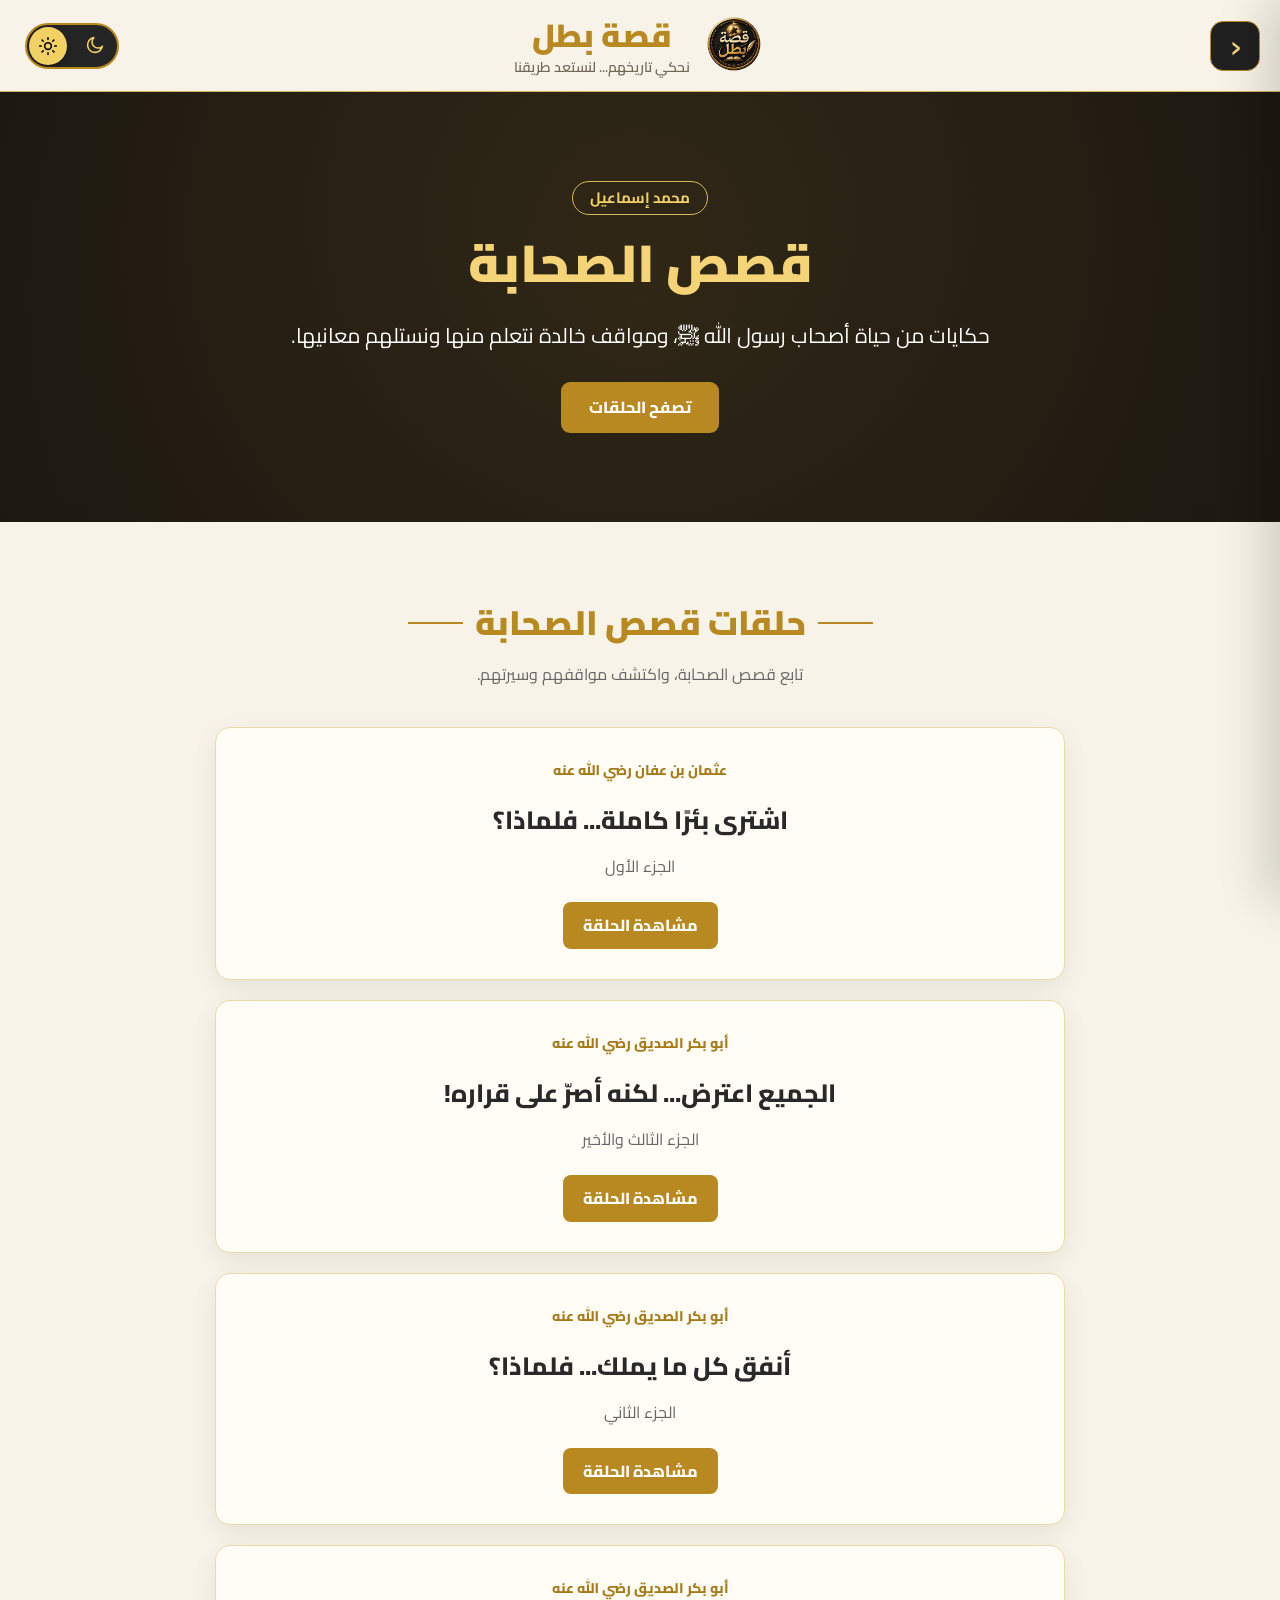
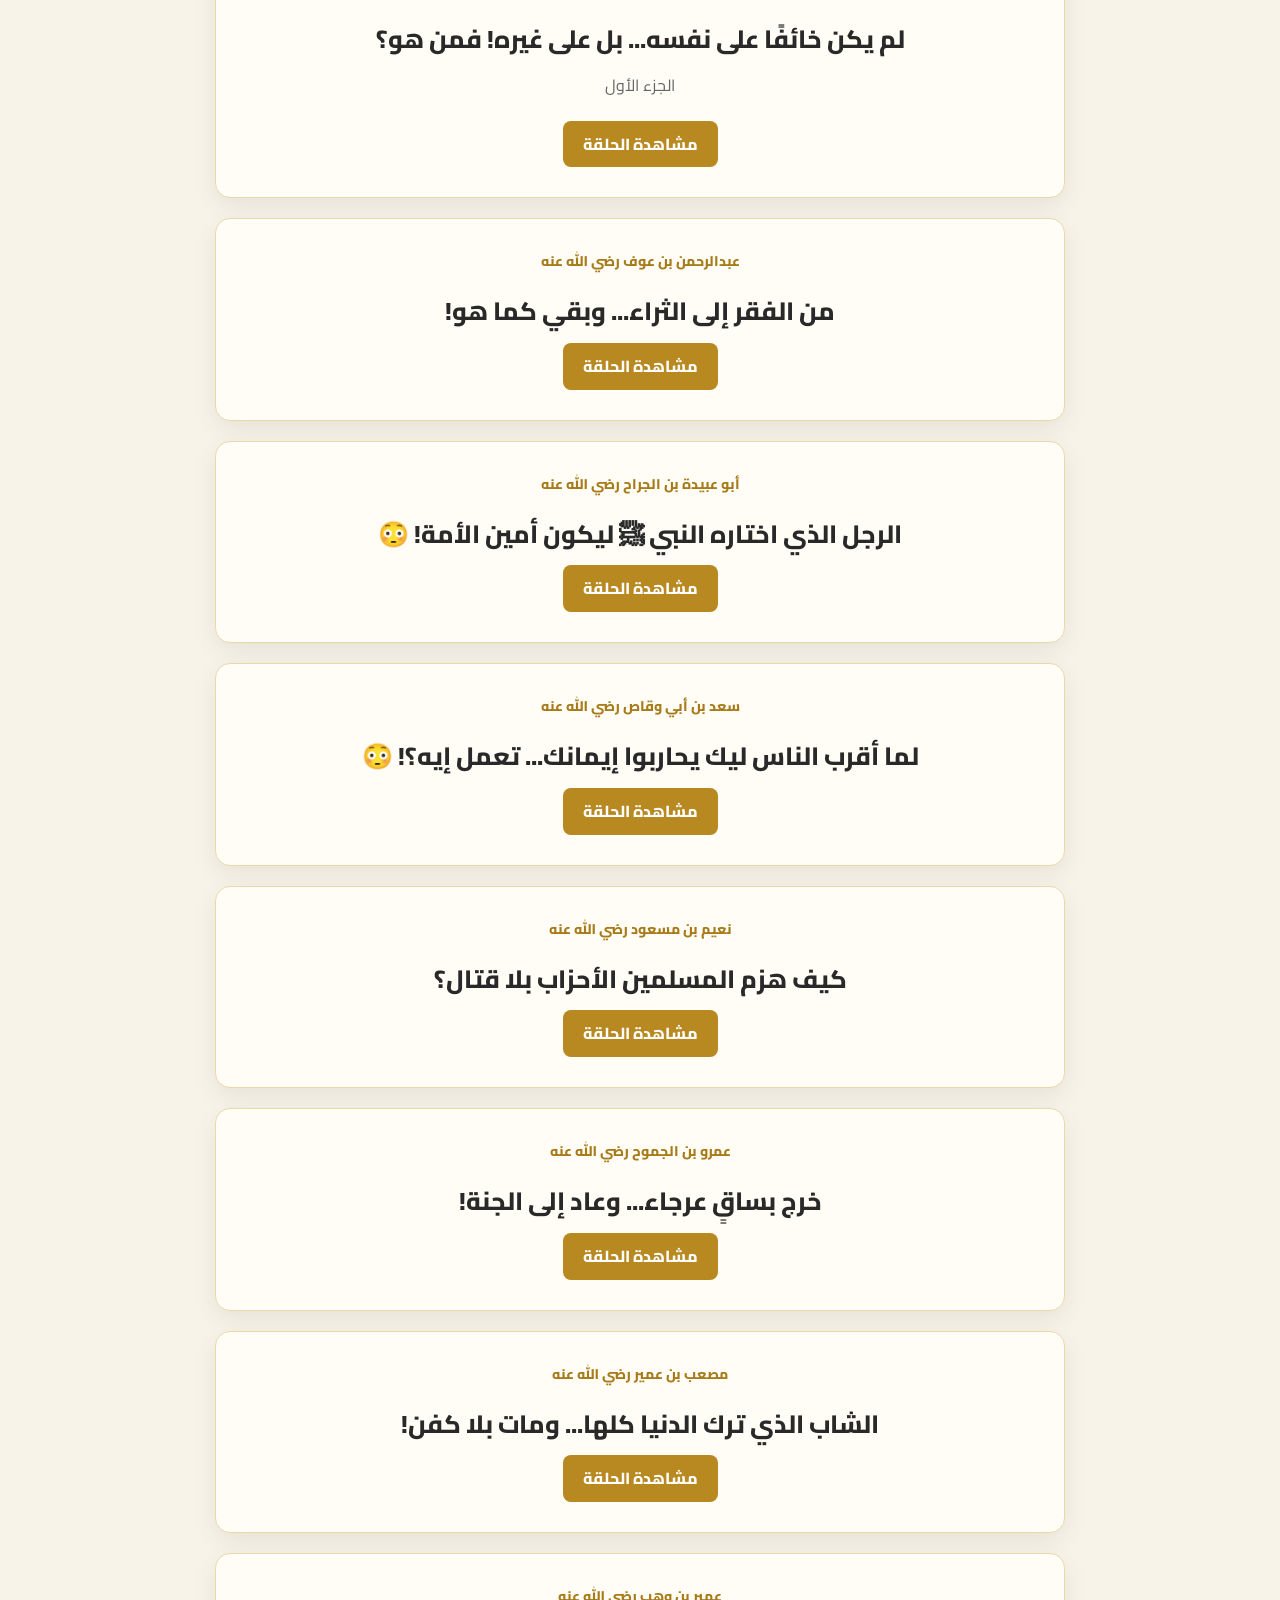
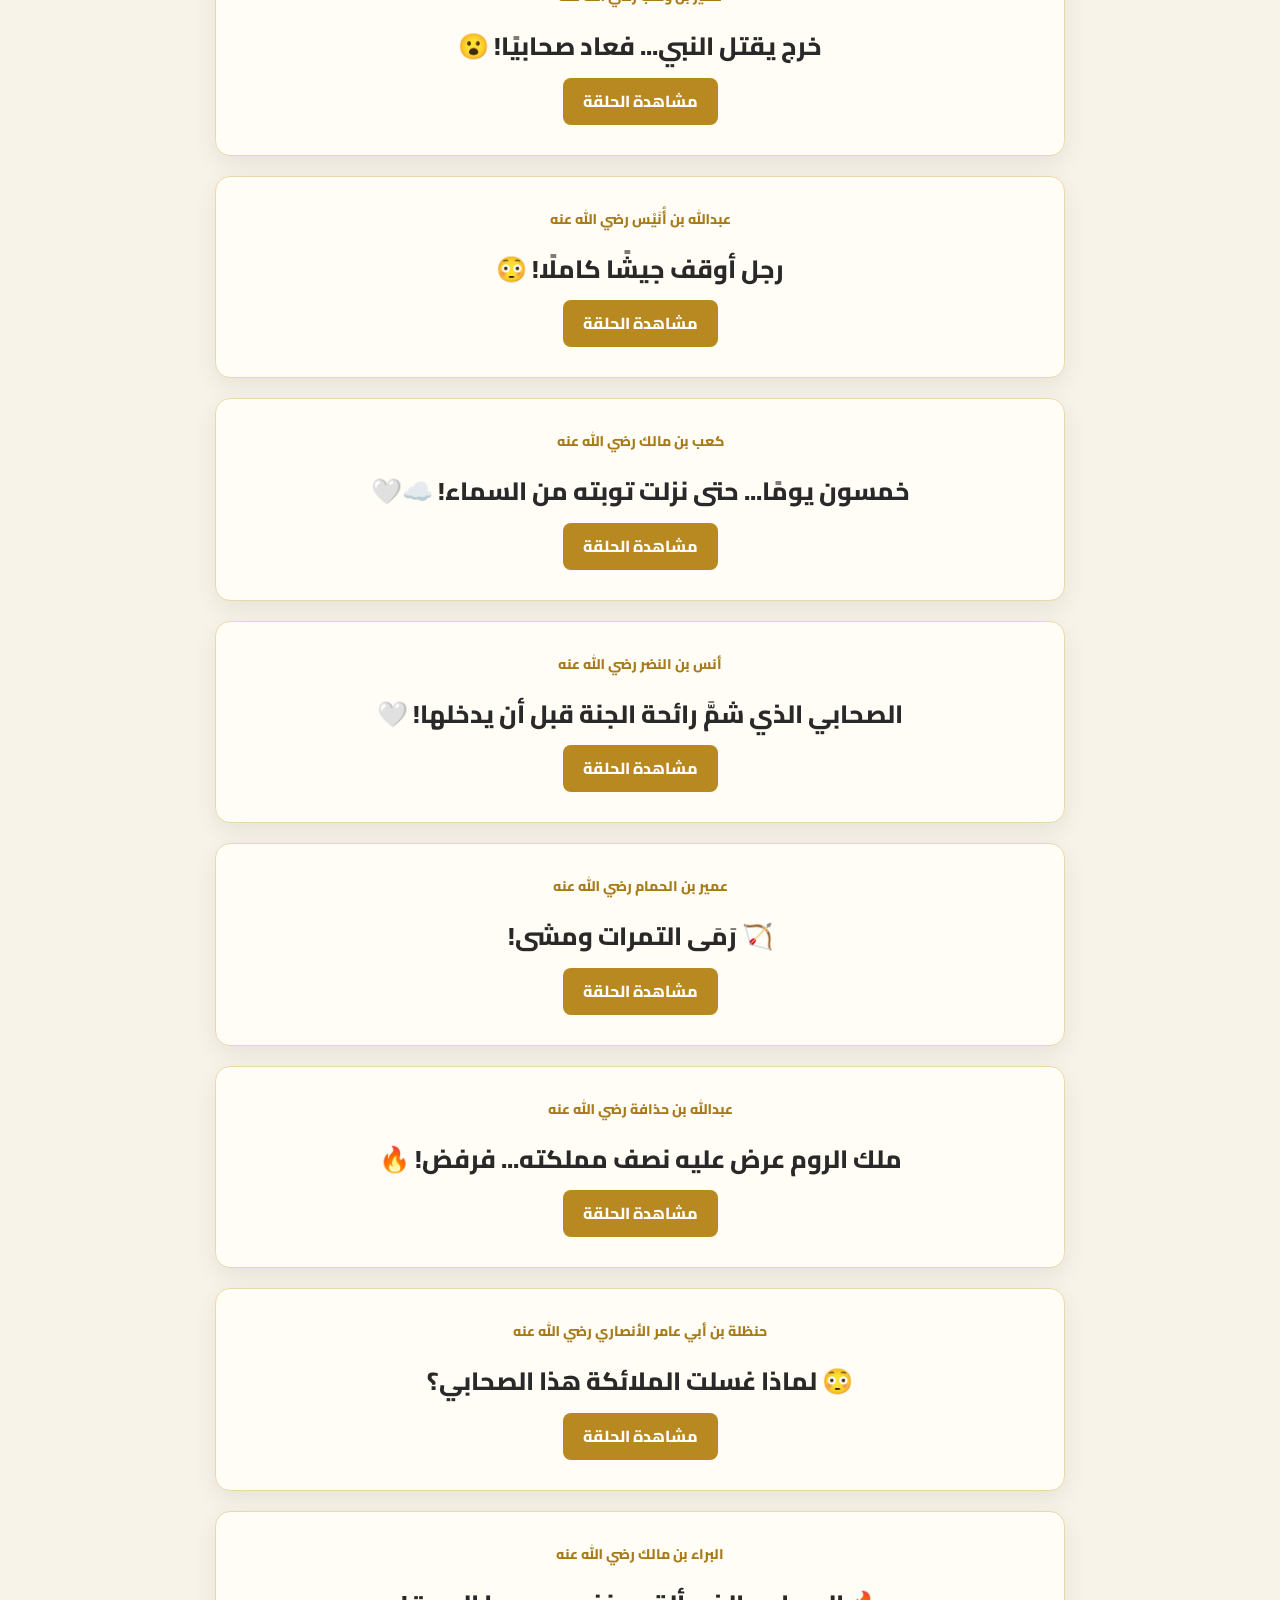
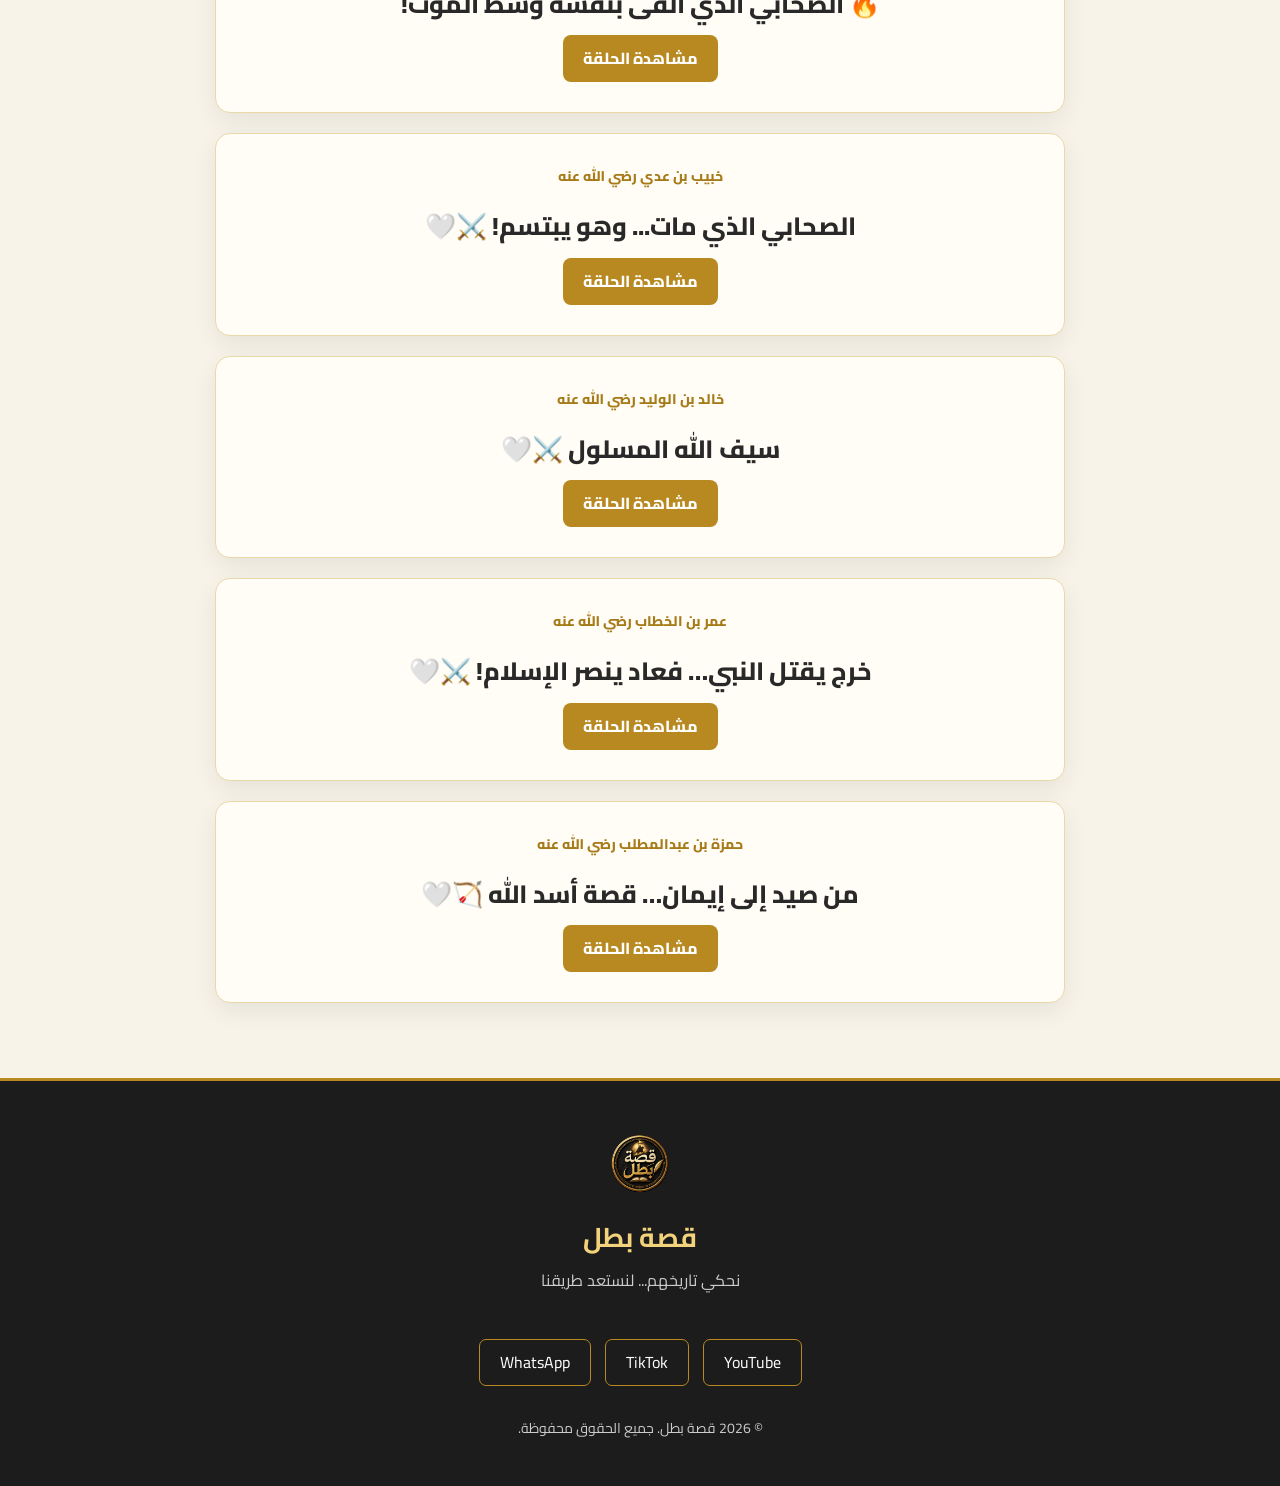
==== commit a984d241: "Add files via upload" ====
--- a/companions.html
+++ b/companions.html
@@ -456,9 +456,15 @@
                 TikTok
             </a>
 
+            <a
+                href="https://whatsapp.com/channel/0029Va90YHeKrWQqsLCKCA2P"
+                target="_blank"
+                rel="noopener noreferrer">
+                WhatsApp
+            </a>
         </div>
 
-        <p class="copyright">© 2026 قصة بطل</p>
+        <p class="copyright">&copy; 2026 قصة بطل. جميع الحقوق محفوظة.</p>
 
     </footer>
 
--- a/style.css
+++ b/style.css
@@ -1906,4 +1906,95 @@
         width: 65px;
         height: 65px;
     }
+}
+/* =========================
+   تصغير وتحدير مقاس أيقونات القائمة على الموبايل والكمبيوتر
+========================= */
+
+.side-menu-links a svg {
+
+    width: 24px !important;
+
+    height: 24px !important;
+
+    min-width: 24px;
+
+    min-height: 24px;
+    
+    flex-shrink: 0;
+}
+/* =========================================================
+   تنسيق القائمة الجانبية وألوانها المتناسقة مع هوية الموقع
+========================================================= */
+
+/* خلفية القائمة الجانبية في النهار والليل */
+.side-menu {
+    background: #f7f3e8; /* لون بيج هادئ متناسق مع الموقع */
+    border-left: 3px solid #b88920;
+}
+
+body.dark .side-menu {
+    background: #171717; /* لون داكن فخم للوضع الليلي */
+    border-color: #d2a63c;
+}
+
+/* عنوان "أقسام الموقع" داخل القائمة */
+.side-menu-header h2 {
+    color: #4a3c18 !important; /* لون بني ذهبي غامق وواضح في النهار */
+}
+
+body.dark .side-menu-header h2 {
+    color: #f4d477 !important; /* لون ذهبي فاتح وواضح في الليل */
+}
+
+/* روابط الأقسام في القائمة (الوضع العادي) */
+.side-menu-links a {
+    color: #3a2e12 !important; /* لون نص بني ذهبي داكن وراقي */
+    background: rgba(184, 137, 32, 0.08); /* خلفية خفيفة جداً تظهر الأزرار بشكل مرتب */
+    border: 1px solid rgba(184, 137, 32, 0.2);
+}
+
+.side-menu-links a svg {
+    fill: #b88920 !important; /* الأيقونة باللون الذهبي المتناسق */
+}
+
+/* روابط الأقسام في القائمة (الوضع الليلي) */
+body.dark .side-menu-links a {
+    color: #f1d064 !important; /* لون نص ذهبي فاتح وجميل في الليل */
+    background: rgba(241, 208, 100, 0.07);
+    border: 1px solid rgba(241, 208, 100, 0.2);
+}
+
+body.dark .side-menu-links a svg {
+    fill: #f1d064 !important; /* الأيقونة باللون الذهبي الفاتح بالليل */
+}
+
+/* التفاعل عند الوقوف بالماوس أو الضغط (Hover / Active) في النهار */
+.side-menu-links a:hover,
+.side-menu-links a:active,
+.side-menu-links a:focus {
+    background: #b88920 !important; /* ذهبي غامق فخم */
+    color: #ffffff !important; /* النص أبيض صافي وعالي التباين */
+    padding-right: 25px !important;
+}
+
+.side-menu-links a:hover svg,
+.side-menu-links a:active svg,
+.side-menu-links a:focus svg {
+    fill: #ffffff !important; /* الأيقونة بيضاء تماماً عند اللمس */
+}
+
+/* التفاعل عند الوقوف بالماوس أو الضغط في الوضع الليلي */
+body.dark .side-menu-links a:hover,
+body.dark .side-menu-links a:active,
+body.dark .side-menu-links a:focus {
+    background: #f1d064 !important; /* ذهبي فاتح ومضيء في الليل */
+    color: #171717 !important; /* النص يقلب لون داكن نقي عشان يظهر بوضوح فوق الذهبي الفاتح */
+    padding-right: 25px !important;
+}
+
+body.dark .side-menu-links a:hover svg,
+body.dark .side-menu-links a:active svg,
+body.dark .side-menu-links a:focus svg {
+    fill: #171717 !important; /* الأيقونة تقلب لون داكن نقي للتناسق */
 }
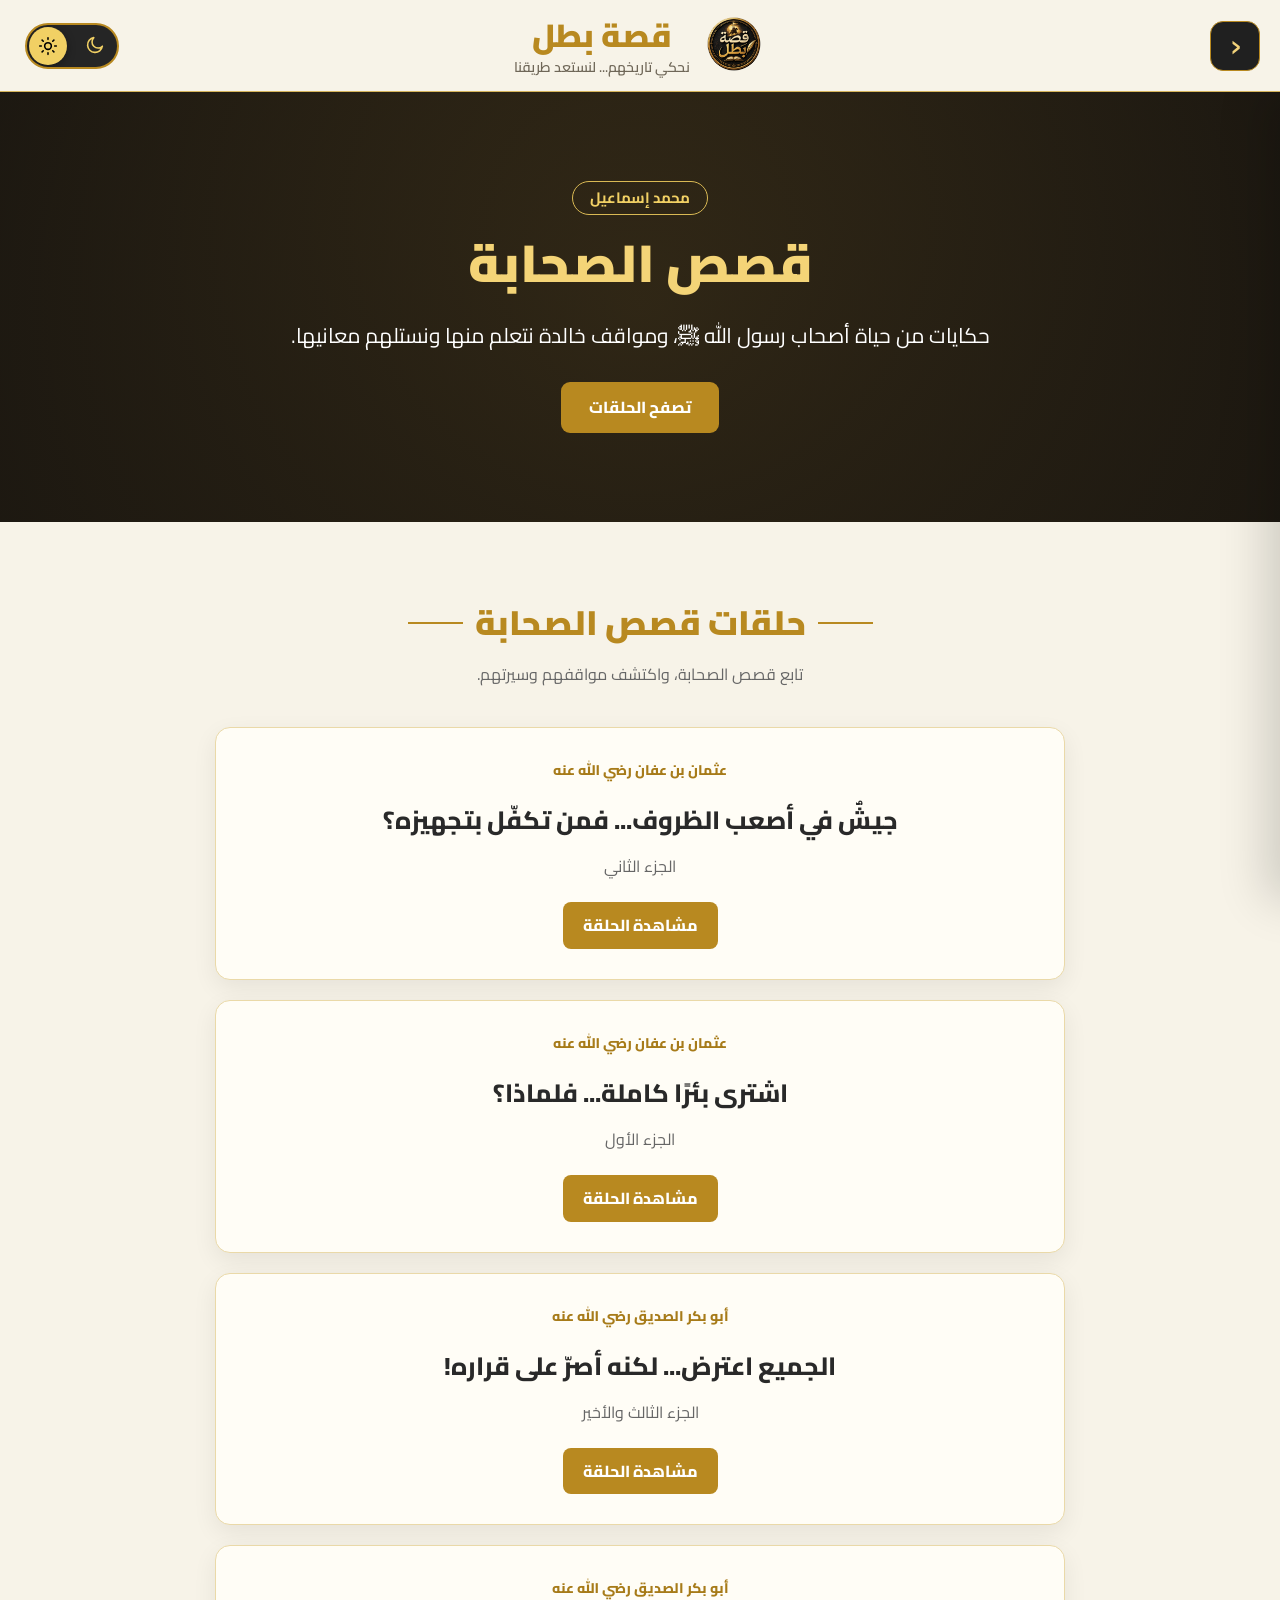
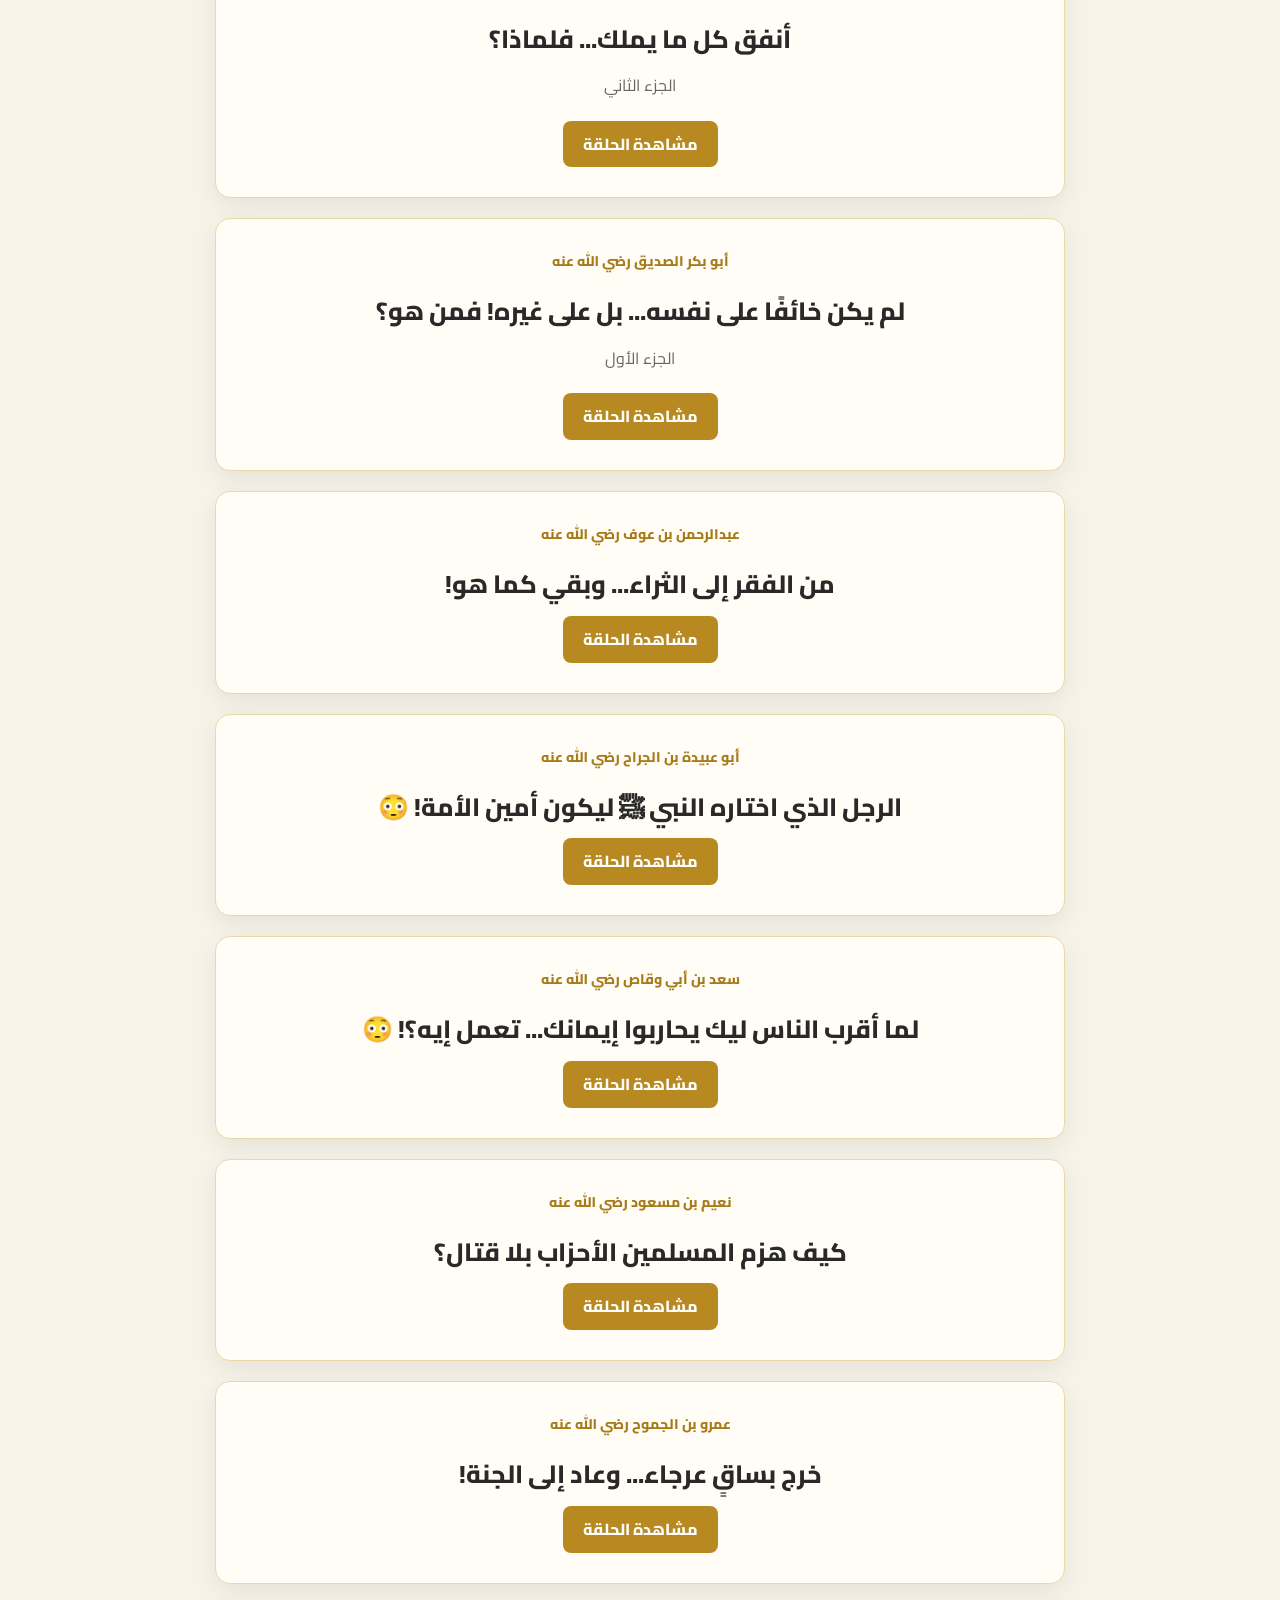
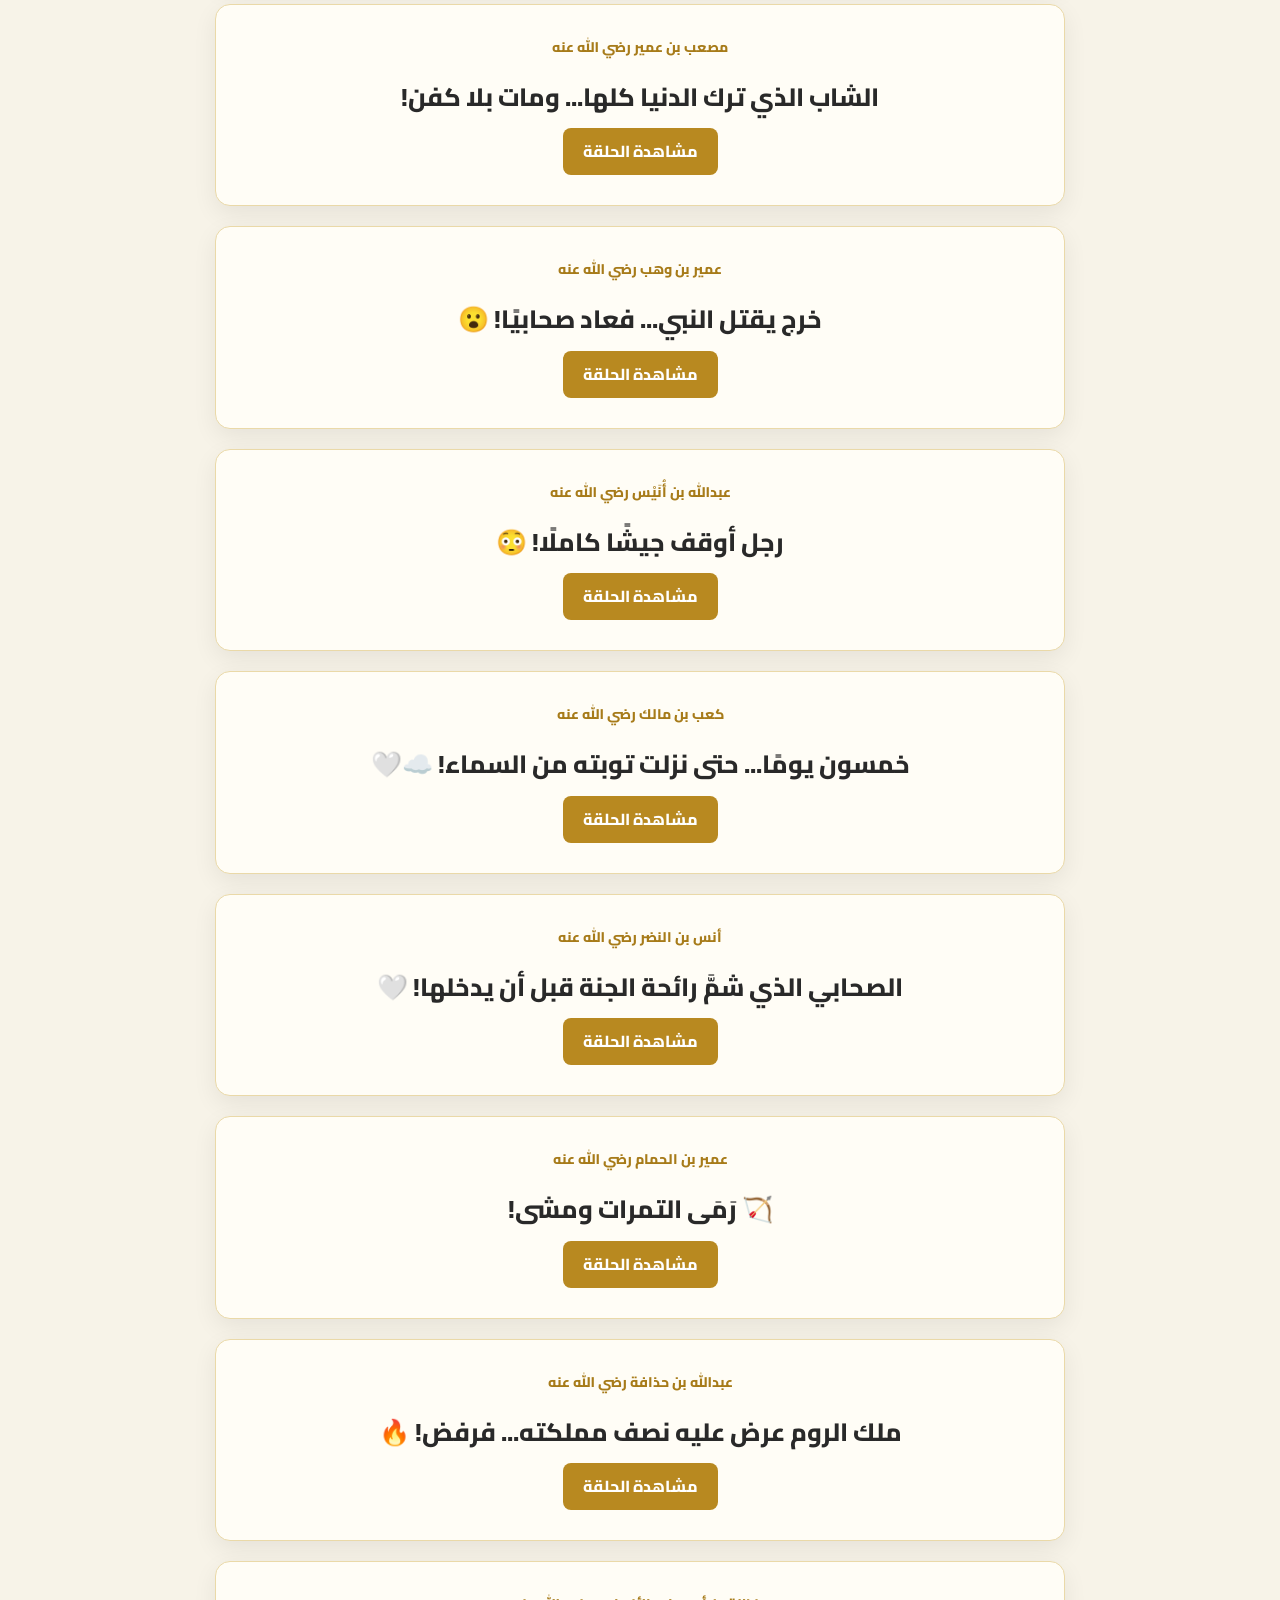
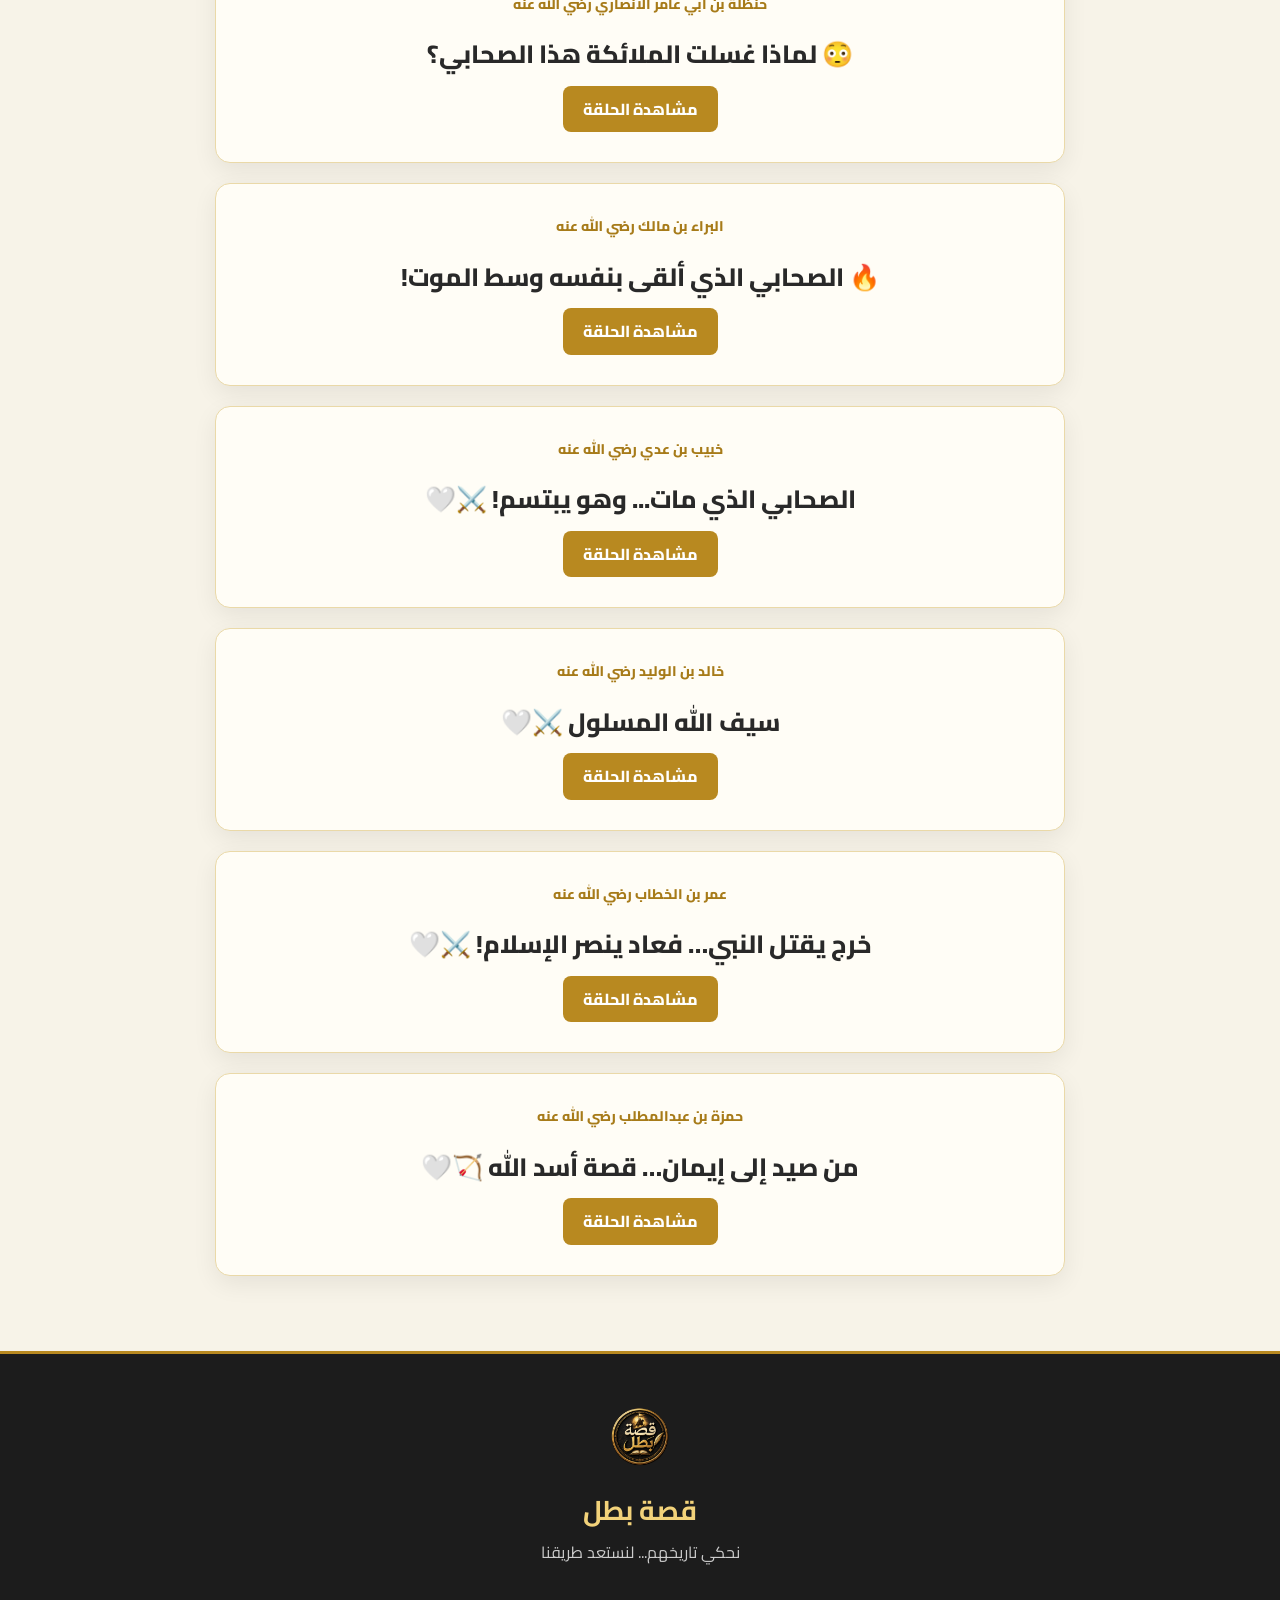
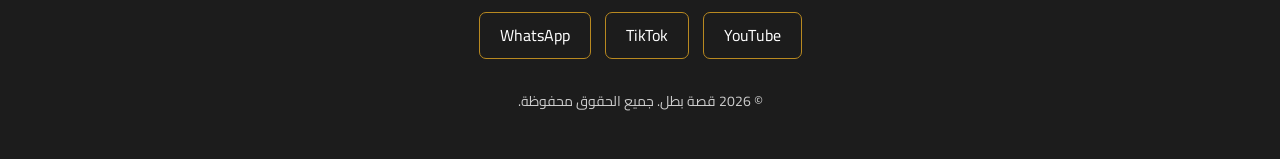
==== commit ed552fcc: "Add files via upload" ====
--- a/companions.html
+++ b/companions.html
@@ -155,6 +155,30 @@
             عثمان بن عفان رضي الله عنه
         </span>
 
+        <h3>جيشٌ في أصعب الظروف... فمن تكفّل بتجهيزه؟</h3>
+
+        
+        <p class="episode-description">
+            الجزء الثاني
+        </p>
+
+        <a href="https://www.facebook.com/share/r/1Hgr56GhK5/"
+           class="story-button"
+           target="_blank"
+           rel="noopener noreferrer">
+            مشاهدة الحلقة
+        </a>
+
+    </div>
+</article>
+
+<article class="story-card">
+    <div class="story-content">
+
+        <span class="story-category">
+            عثمان بن عفان رضي الله عنه
+        </span>
+
         <h3>اشترى بئرًا كاملة... فلماذا؟</h3>
 
         
--- a/style.css
+++ b/style.css
@@ -1997,4 +1997,84 @@
 body.dark .side-menu-links a:active svg,
 body.dark .side-menu-links a:focus svg {
     fill: #171717 !important; /* الأيقونة تقلب لون داكن نقي للتناسق */
-}+}
+
+/* =========================================================
+   إصلاح الطبقات المظلمة والهيدر والقائمة الجانبية
+========================================================= */
+
+/* 1. إبقاء الهيدر في أعلى كل الطبقات منور ونظيف */
+.header {
+    position: sticky !important;
+    top: 0 !important;
+    z-index: 4000 !important; /* أعلى من الطبقة المظلمة والقائمة */
+    background: #f7f3e8 !important; /* لون فاتح نقي في النهار */
+}
+
+body.dark .header {
+    background: #171717 !important; /* لون داكن نقي بالليل */
+}
+
+/* 2. ضبط القائمة الجانبية لتكون تحت الهيدر مباشرة وبألوانها الذهبية والبيج */
+.side-menu {
+    position: fixed !important;
+    top: 92px !important;
+    right: 0 !important;
+    width: 320px !important;
+    height: calc(100vh - 92px) !important;
+    padding: 30px 28px 30px !important;
+    background: #f7f3e8 !important; /* خلفية بيج فاتحة ونظيفة */
+    border-left: 3px solid #b88920 !important;
+    z-index: 3500 !important; /* تحت الهيدر وفوق الطبقة المظلمة */
+}
+
+body.dark .side-menu {
+    background: #171717 !important;
+    border-color: #d2a63c !important;
+}
+
+/* 3. الطبقة المظلمة تكون خلف الهيدر والقائمة فقط لتعتيم باقي خلفية الموقع */
+.menu-overlay {
+    position: fixed !important;
+    top: 92px !important; /* تبدأ بعد الهيدر عشان متغطبش الهيدر */
+    left: 0 !important;
+    right: 0 !important;
+    bottom: 0 !important;
+    background: rgba(0, 0, 0, 0.4) !important;
+    z-index: 2000 !important; /* خلف القائمة والهيدر */
+}
+
+/* 4. تثبيت زر القائمة وزر الليل/النهار داخل الهيدر */
+.menu-button {
+    position: absolute !important;
+    top: 50% !important;
+    right: 20px !important;
+    transform: translateY(-50%) !important;
+    z-index: 4100 !important;
+}
+
+body.menu-open .menu-button {
+    right: 20px !important;
+}
+
+/* 5. ضبط أبعاد الموبايل */
+@media (max-width: 700px) {
+    .side-menu {
+        top: 82px !important;
+        height: calc(100vh - 82px) !important;
+        width: 285px !important;
+        padding: 25px 22px !important;
+    }
+
+    .menu-overlay {
+        top: 82px !important;
+    }
+
+    .menu-button {
+        right: 12px !important;
+    }
+
+    body.menu-open .menu-button {
+        right: 12px !important;
+    }
+}
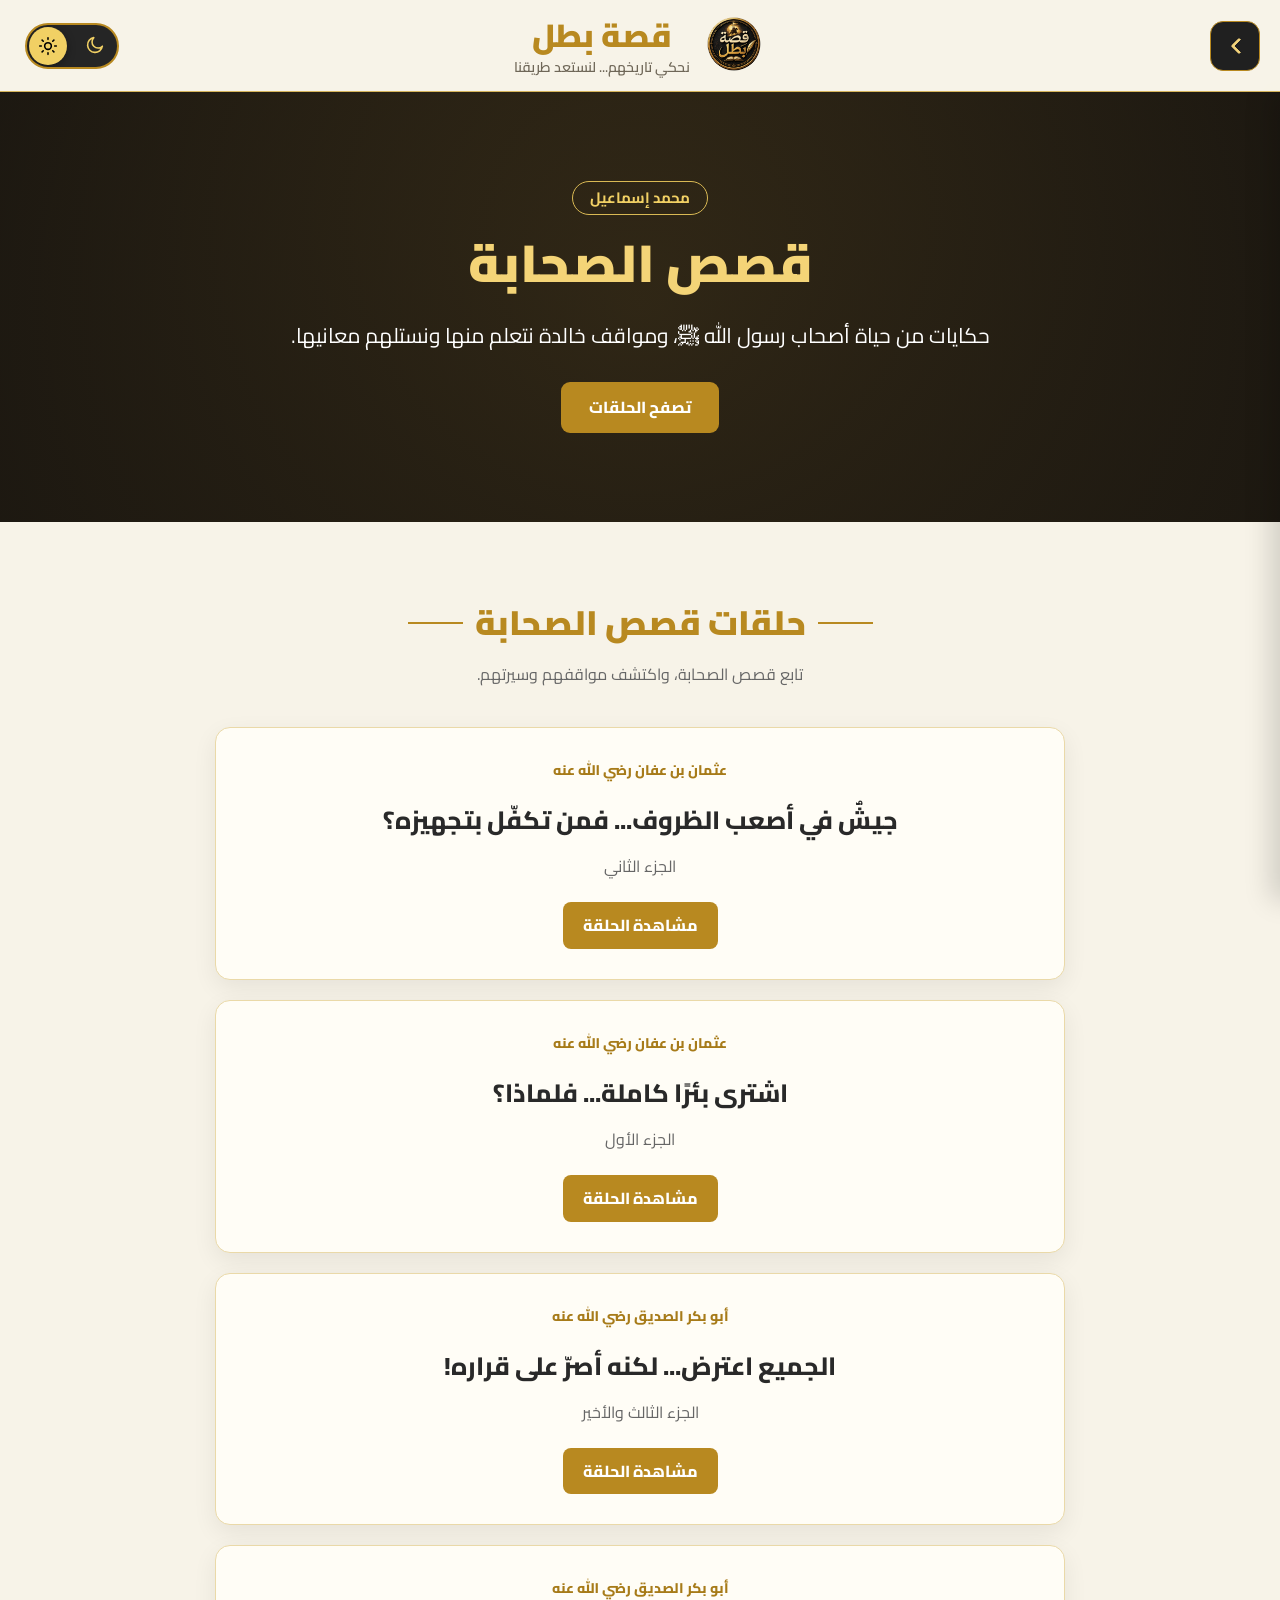
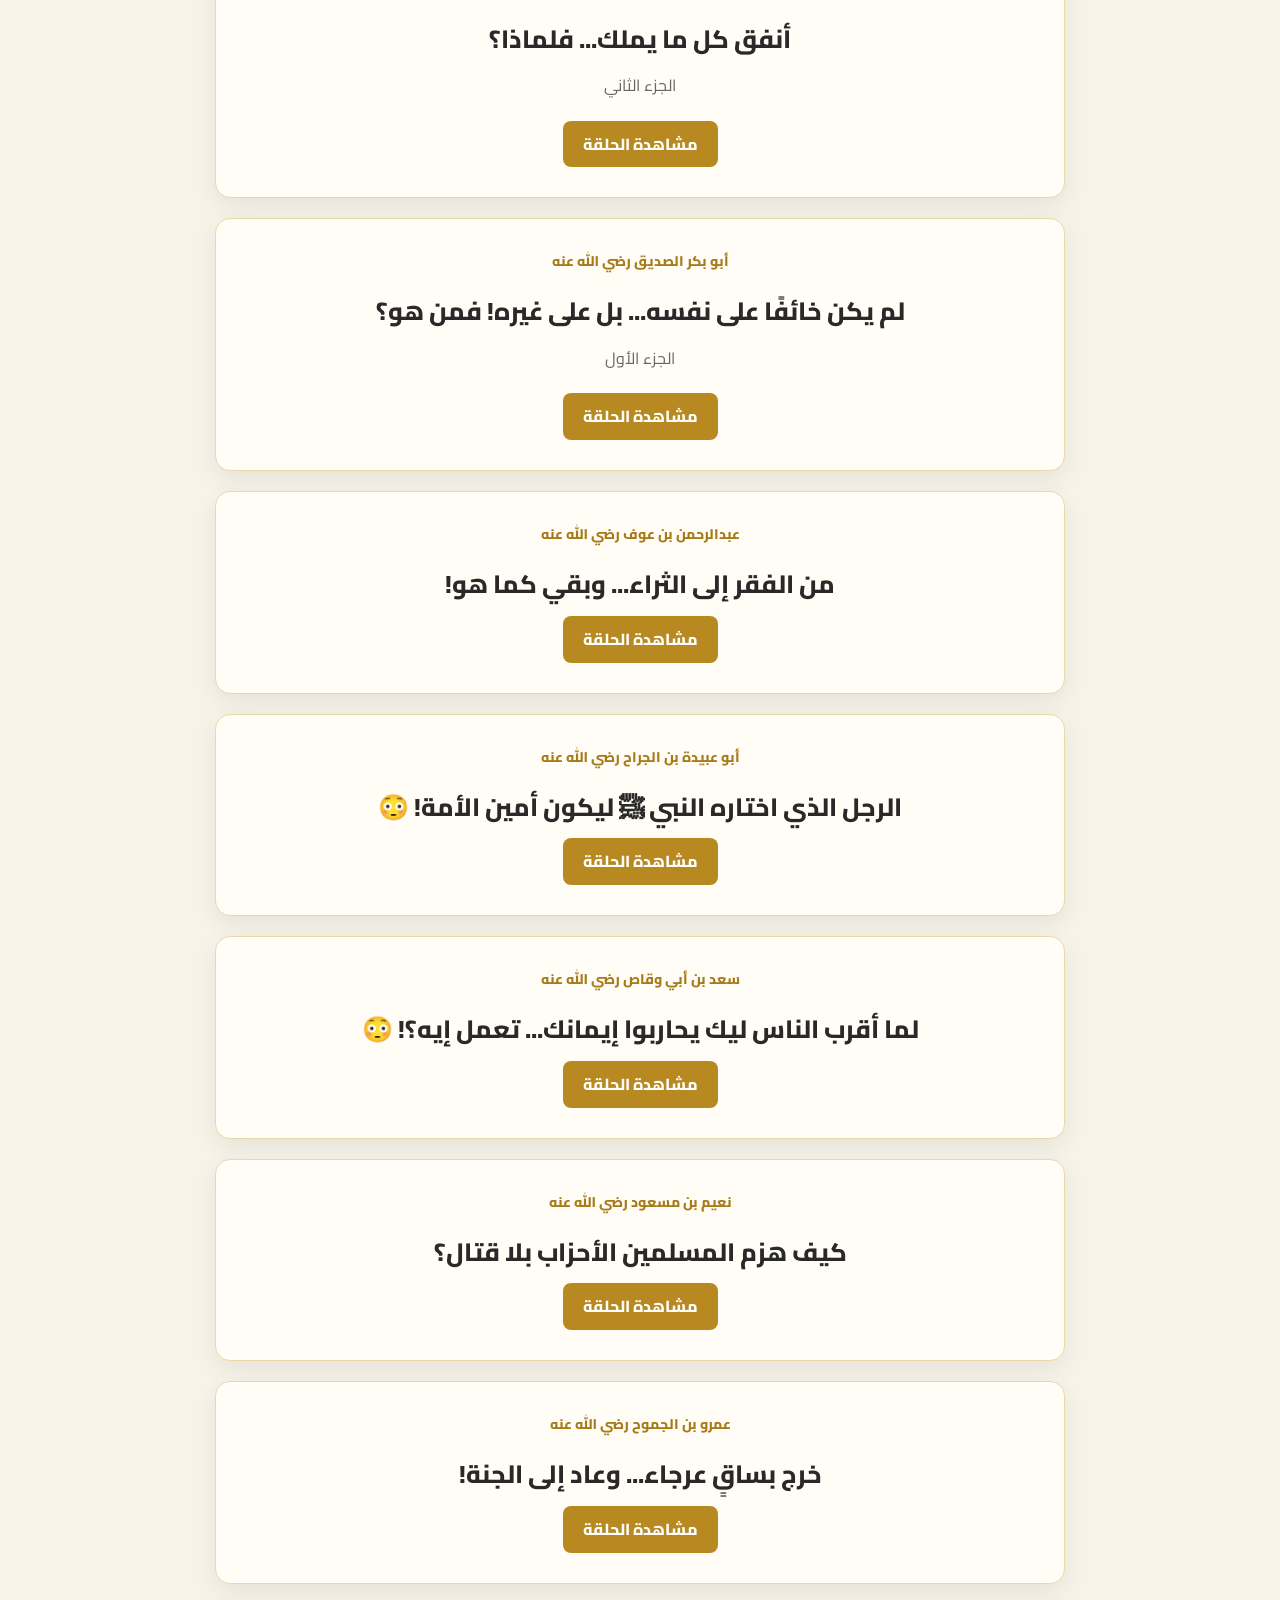
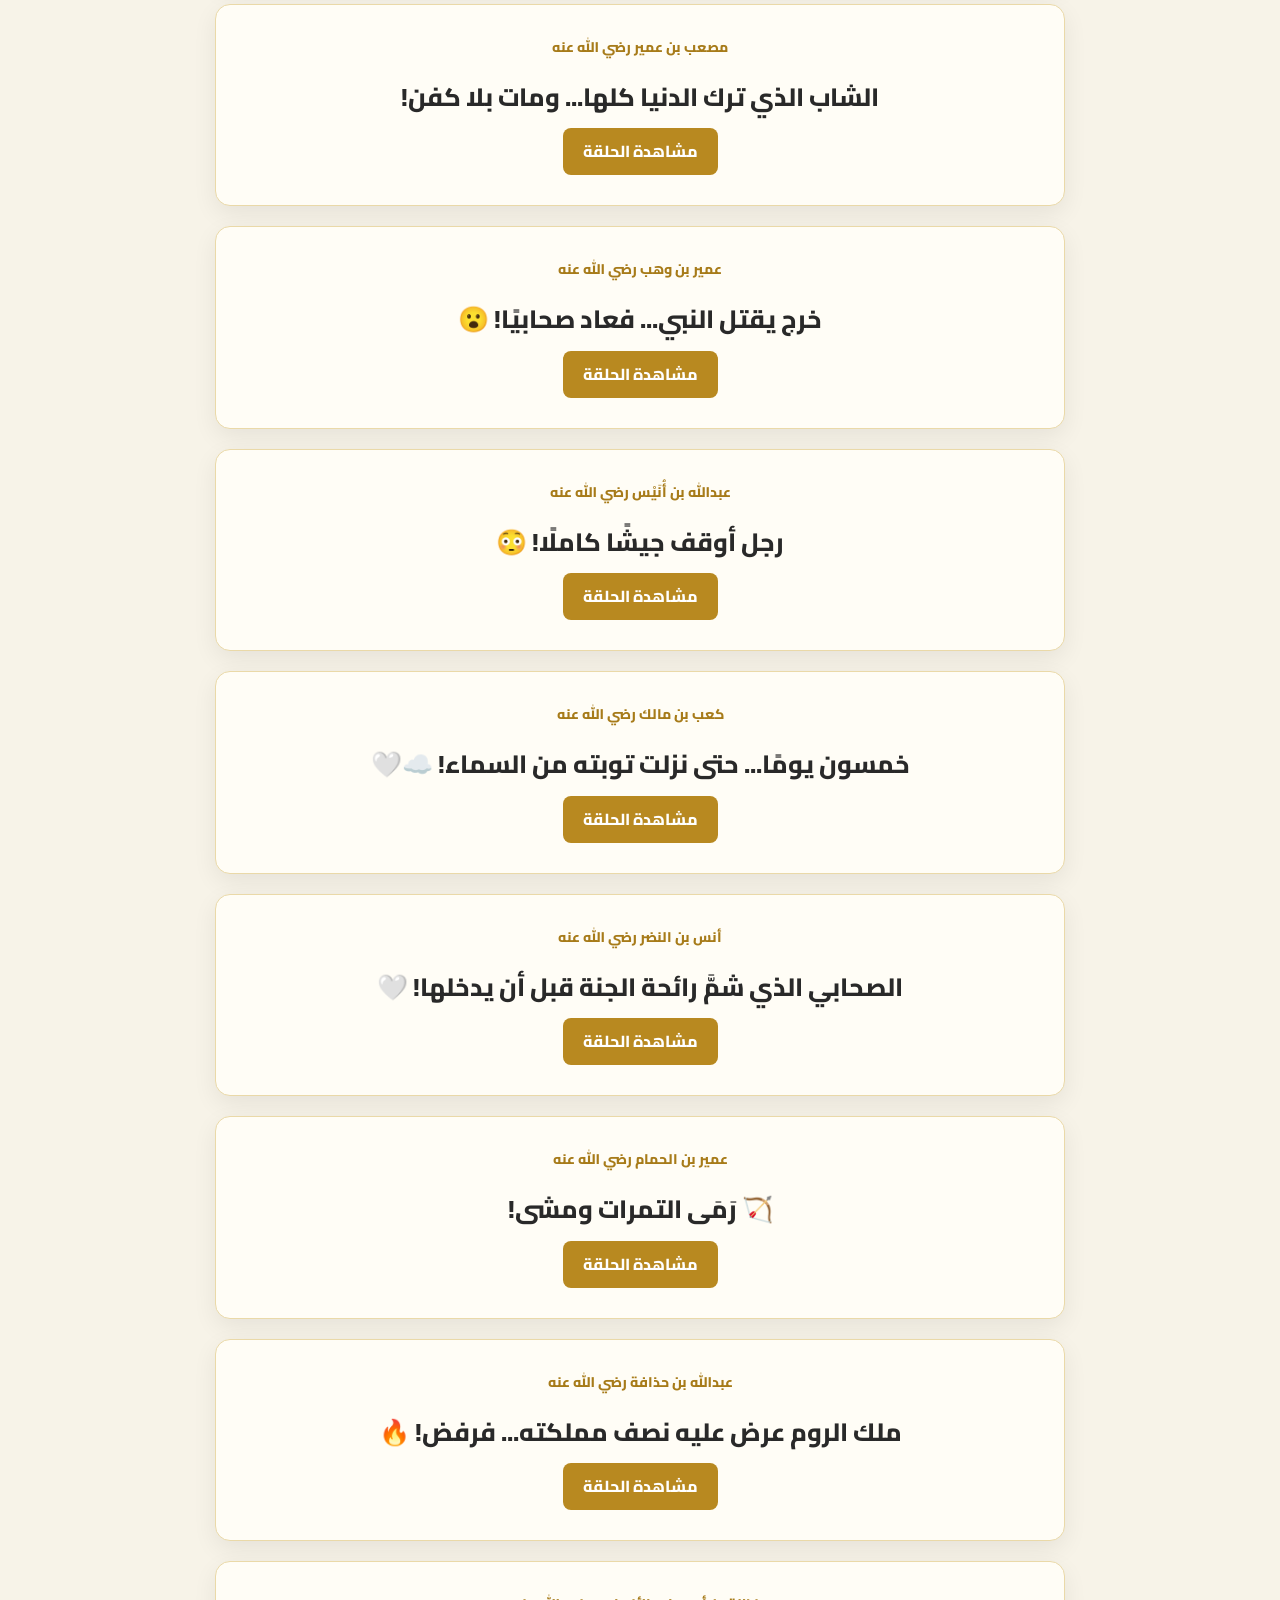
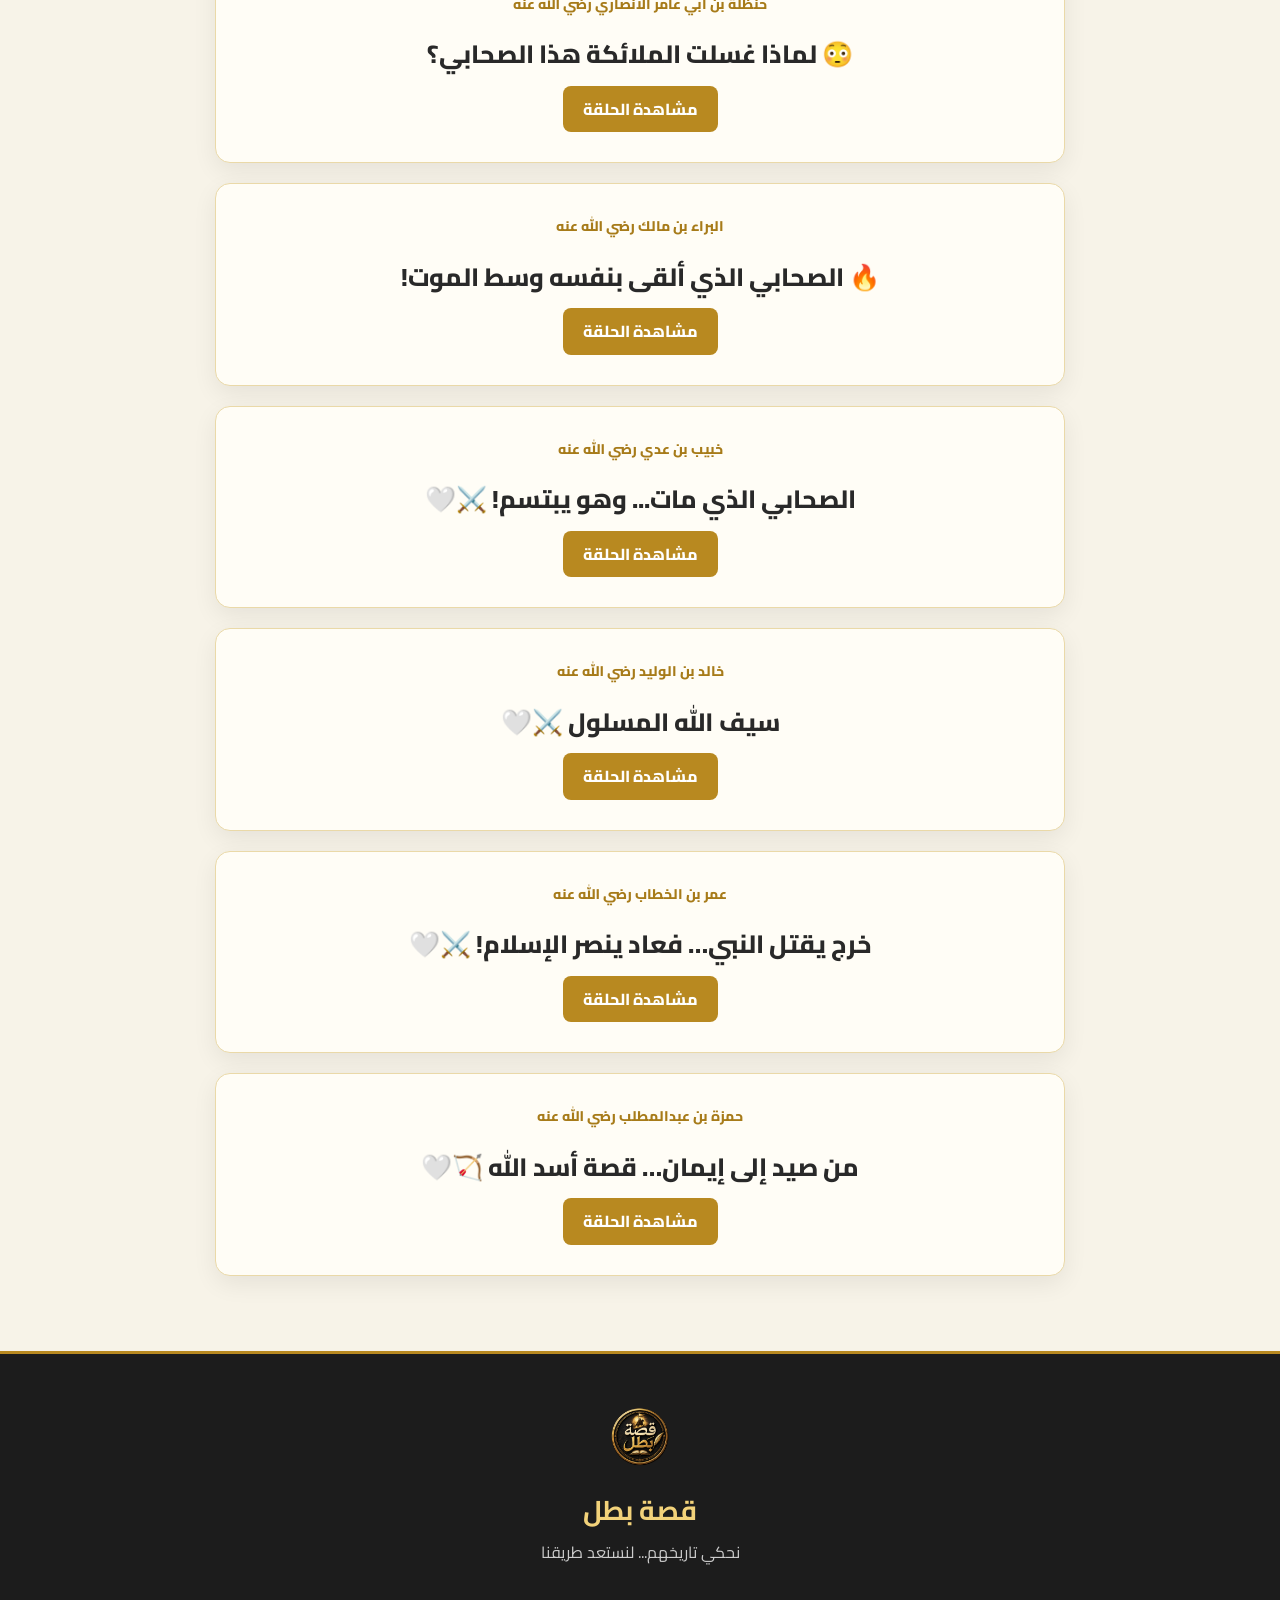
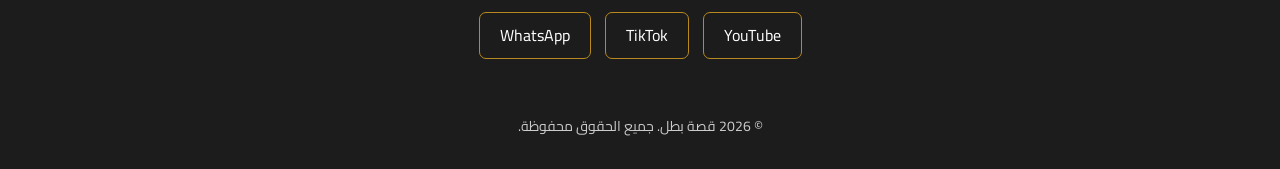
==== commit 580fda8c: "Add files via upload" ====
--- a/companions.html
+++ b/companions.html
@@ -455,6 +455,7 @@
     </div>
 </section>
 
+    </main>
     <!-- تذييل الموقع -->
     <footer class="footer">
 
--- a/style.css
+++ b/style.css
@@ -1,18 +1,12 @@
+/* =========================
+   الأساس
+========================= */
+
 * {
     margin: 0;
     padding: 0;
     box-sizing: border-box;
-    -webkit-tap-highlight-color: transparent; /* إلغاء المربع الأزرق تماماً */
-}
-
-/* =========================
-   الأساس
-========================= */
-
-* {
-    margin: 0;
-    padding: 0;
-    box-sizing: border-box;
+    -webkit-tap-highlight-color: transparent;
 }
 
 html {
@@ -27,6 +21,10 @@
     transition: background 0.35s ease, color 0.35s ease;
 }
 
+body.menu-open {
+    overflow: hidden;
+}
+
 button,
 a {
     font-family: inherit;
@@ -38,84 +36,81 @@
 ========================= */
 
 .header {
-    height: 92px;
-
-    padding: 10px 25px;
-
-    display: flex;
-    align-items: center;
-    justify-content: space-between;
-
-    background: rgba(247, 243, 232, 0.97);
-
-    border-bottom: 1px solid #d5b45b;
-
     position: sticky;
     top: 0;
-
-    z-index: 3000;
-
-    transition:
-        background 0.35s ease,
-        border-color 0.35s ease;
-}
-
-
-/* البراند */
+    z-index: 5000;
+
+    height: 92px;
+    padding: 10px 25px;
+
+    display: flex;
+    align-items: center;
+    justify-content: center;
+
+    direction: rtl;
+
+    background: rgba(247, 243, 232, 0.97);
+    border-bottom: 1px solid #d5b45b;
+
+    transition: background 0.35s ease, border-color 0.35s ease;
+}
 
 .site-brand {
     position: absolute;
-
     left: 50%;
-
-    transform: translateX(-50%);
-
-    display: flex;
-
-    align-items: center;
-
-    justify-content: center;
-
-    gap: 14px;
-
+    top: 50%;
+    transform: translate(-50%, -50%);
+
+    display: flex;
+    flex-direction: row;
+    align-items: center;
+    justify-content: center;
+    gap: 12px;
+
+    direction: rtl;
     white-space: nowrap;
 }
 
-
 .site-brand img {
+    display: block;
     width: 65px;
     height: 65px;
-
     object-fit: contain;
 }
 
-
 .site-title {
-    text-align: right;
-}
-
+    display: flex;
+    flex-direction: column;
+    align-items: center;
+    justify-content: center;
+    text-align: center;
+}
 
 .site-title h1 {
+    margin: 0;
     color: #b88920;
-
     font-size: 32px;
-
     font-weight: 900;
-
-    line-height: 1.2;
-
-    margin: 0;
-}
-
+    line-height: 1.25;
+    text-align: center;
+}
 
 .site-title p {
+    margin: 3px 0 0;
     color: #6f6758;
-
     font-size: 14px;
-
     font-weight: 600;
-
-    margin-top: 3px;
+    line-height: 1.3;
+    text-align: center;
+}
+
+body.dark .header {
+    background: #171717;
+    border-color: #5e491f;
+}
+
+body.dark .site-title p {
+    color: #bbb;
 }
 
 
@@ -124,65 +119,50 @@
 ========================= */
 
 .menu-button {
-    position: fixed;
-
-    top: 21px;
+    position: absolute;
+    top: 50%;
     right: 20px;
+    transform: translateY(-50%);
+    z-index: 5100;
 
     width: 50px;
     height: 50px;
 
+    display: flex;
+    align-items: center;
+    justify-content: center;
+
     border: 1px solid #b88920;
-
     border-radius: 13px;
-
     background: #202020;
-
     color: #f2d27a;
 
     font-size: 38px;
-
     line-height: 1;
-
     cursor: pointer;
 
-    display: flex;
-
-    align-items: center;
-    justify-content: center;
-
-    z-index: 5000;
-
-    transition:
-        right 0.4s cubic-bezier(.4, .8, .2, 1),
-        background 0.3s ease,
-        color 0.3s ease;
-}
-
+    transition: background 0.3s ease, color 0.3s ease;
+}
 
 .menu-button span {
     display: block;
-
-    margin-top: -5px;
-
-    transition:
-        transform 0.4s cubic-bezier(.4, .8, .2, 1);
-}
-
-
-/* السهم يتحرك مع القائمة */
+    width: 12px;
+    height: 12px;
+    font-size: 0;
+    border-left: 3px solid currentColor;
+    border-bottom: 3px solid currentColor;
+    border-radius: 2px;
+    transform: translateX(4px) rotate(45deg);
+    transition: transform 0.4s cubic-bezier(.4, .8, .2, 1);
+}
 
 body.menu-open .menu-button {
-    right: 320px;
-
     background: #b88920;
-
     color: white;
 }
 
-
 body.menu-open .menu-button span {
-    transform: rotate(180deg);
+    transform: translateX(-4px) rotate(225deg);
 }
 
 
@@ -192,23 +172,18 @@
 
 .side-menu {
     position: fixed;
-
-    top: 0;
+    top: 92px;
     right: 0;
+    z-index: 4500;
 
     width: 320px;
-    height: 100vh;
-
-    padding: 105px 28px 30px;
+    height: calc(100vh - 92px);
+    padding: 25px 22px;
+    overflow-y: auto;
 
     background: #f7f3e8;
-
     border-left: 3px solid #b88920;
-
-    box-shadow:
-        -15px 0 45px rgba(0, 0, 0, 0.16);
-
-    z-index: 4000;
+    box-shadow: -10px 0 25px rgba(0, 0, 0, 0.15);
 
     transform: translateX(100%);
 
@@ -218,112 +193,109 @@
         border-color 0.35s ease;
 }
 
-
 body.menu-open .side-menu {
     transform: translateX(0);
 }
 
-
-/* عنوان القائمة */
+body.dark .side-menu {
+    background: #171717;
+    border-color: #d2a63c;
+}
 
 .side-menu-header {
     padding-bottom: 18px;
-
     border-bottom: 1px solid #d8c58f;
 }
 
+body.dark .side-menu-header {
+    border-color: #3d321c;
+}
 
 .side-menu-header h2 {
-    color: #252525;
-
+    color: #4a3c18;
     font-size: 25px;
-
     font-weight: 800;
-
     transition: color 0.35s ease;
 }
 
-
-/* الروابط */
+body.dark .side-menu-header h2 {
+    color: #f4d477;
+}
 
 .side-menu-links {
     margin-top: 25px;
 }
 
-
-/* =========================
-   تنسيق روابط القائمة الجانبية (معدل)
-========================= */
-
-/* =========================
-   روابط القائمة الجانبية (مع إرجاع الحركة والأنيميشن)
-========================= */
-
 .side-menu-links a {
     display: flex;
     align-items: center;
     gap: 16px;
+
     padding: 16px 18px;
     margin-bottom: 10px;
+
     border-radius: 14px;
-    color: #111111; /* لون النص في وضع النهار */
+    border: 1px solid rgba(184, 137, 32, 0.2);
+    background: rgba(184, 137, 32, 0.08);
+
+    color: #3a2e12;
     text-decoration: none;
     font-size: 18px;
     font-weight: 700;
-    -webkit-tap-highlight-color: transparent;
     outline: none;
-    /* حركة ناعمة ومحترفة للتنقل والتمدد */
-    transition: background 0.25s ease, color 0.25s ease, padding-right 0.25s ease, transform 0.25s ease;
-}
-
-/* لون الأيقونة في النهار */
+
+    transition:
+        background 0.25s ease,
+        color 0.25s ease,
+        padding-right 0.25s ease;
+}
+
 .side-menu-links a svg {
     width: 24px;
     height: 24px;
-    fill: #111111;
+    min-width: 24px;
+    flex-shrink: 0;
+    fill: #b88920;
     transition: fill 0.25s ease;
 }
 
-/* التفاعل عند الوقوف بالماوس (Hover / Active) في النهار */
 .side-menu-links a:hover,
 .side-menu-links a:active,
 .side-menu-links a:focus {
-    background: #b88920 !important;
-    color: #ffffff !important;
-    padding-right: 25px !important; /* التحرك والتمدد للخارج زى زمان */
+    background: #b88920;
+    color: #ffffff;
+    padding-right: 25px;
 }
 
 .side-menu-links a:hover svg,
 .side-menu-links a:active svg,
 .side-menu-links a:focus svg {
-    fill: #ffffff !important;
-}
-
-/* =========================
-   الوضع الليلي (Dark Mode)
-========================= */
+    fill: #ffffff;
+}
+
+/* الوضع الليلي */
 
 body.dark .side-menu-links a {
-    color: #ffffff; /* لون النص بالليل */
+    color: #f1d064;
+    background: rgba(241, 208, 100, 0.07);
+    border-color: rgba(241, 208, 100, 0.2);
 }
 
 body.dark .side-menu-links a svg {
-    fill: #ffffff; /* لون الأيقونة بالليل */
-}
-
-/* التفاعل عند الوقوف بالماوس في الليل */
+    fill: #f1d064;
+}
+
 body.dark .side-menu-links a:hover,
 body.dark .side-menu-links a:active,
 body.dark .side-menu-links a:focus {
-    background: #f1d064 !important;
-    color: #111111 !important;
-    padding-right: 25px !important; /* التحرك والتمدد للخارج */
+    background: #f1d064;
+    color: #171717;
 }
 
 body.dark .side-menu-links a:hover svg,
 body.dark .side-menu-links a:active svg,
 body.dark .side-menu-links a:focus svg {
-    fill: #111111 !important;
+    fill: #171717;
 }
 
 
@@ -333,204 +305,148 @@
 
 .menu-overlay {
     position: fixed;
-
-    inset: 0;
-
-    background: rgba(0, 0, 0, 0.48);
-
-    z-index: 3500;
+    top: 92px;
+    left: 0;
+    right: 0;
+    bottom: 0;
+    z-index: 4000;
+
+    background: rgba(0, 0, 0, 0.4);
 
     opacity: 0;
-
     visibility: hidden;
 
-    transition:
-        opacity 0.3s ease,
-        visibility 0.3s ease;
-}
-
+    transition: opacity 0.3s ease, visibility 0.3s ease;
+}
 
 body.menu-open .menu-overlay {
     opacity: 1;
-
     visibility: visible;
 }
 
 
 /* =========================
-   مفتاح الوضع الليلي والنهاري (مضبوط بالمسافات والحركة)
+   مفتاح الوضع الليلي والنهاري
 ========================= */
 
 .theme-switch {
-    position: relative;
+    position: absolute;
+    left: 25px;
+    top: 50%;
+    transform: translateY(-50%);
+    z-index: 3100;
+
     width: 94px;
     height: 46px;
+    padding: 0;
+
     border: 2px solid #b88920;
     border-radius: 30px;
     background: #252525;
-    padding: 0;
+
     cursor: pointer;
     overflow: hidden;
     outline: none;
-    -webkit-tap-highlight-color: transparent;
-    z-index: 3100;
-}
-
-/* مكان الأيقونات الخفية تحت الدائرة */
-.sun-icon {
+}
+
+.switch-icon {
     position: absolute;
     top: 50%;
-    left: 8px;
     transform: translateY(-50%);
-    display: flex;
-    align-items: center;
-    justify-content: center;
-}
-
-.moon-icon {
-    position: absolute;
-    top: 50%;
-    right: 8px;
-    transform: translateY(-50%);
-    display: flex;
-    align-items: center;
-    justify-content: center;
-}
-
-
-.switch-icon {
-    position: absolute;
-
-    top: 50%;
+    z-index: 1;
 
     width: 38px;
     height: 38px;
 
-    transform: translateY(-50%);
-
-    display: flex;
-
-    align-items: center;
-    justify-content: center;
-
-    z-index: 1;
-}
-
+    display: flex;
+    align-items: center;
+    justify-content: center;
+}
 
 .sun-icon {
     left: 4px;
 }
 
-
 .moon-icon {
     right: 4px;
 }
-
 
 .switch-icon svg {
     width: 21px;
     height: 21px;
-
     fill: none;
-
     stroke: #f1d064;
-
     stroke-width: 1.8;
-
     stroke-linecap: round;
-
     stroke-linejoin: round;
 }
 
-
-
-/* الدائرة الملونة المتحركة */
 .switch-circle {
     position: absolute;
     top: 2px;
     left: 2px;
+    z-index: 3;
+
     width: 38px;
     height: 38px;
     border-radius: 50%;
-    display: flex;
-    align-items: center;
-    justify-content: center;
-    z-index: 3;
+
+    display: flex;
+    align-items: center;
+    justify-content: center;
+
     background: #f1d064;
     box-shadow: 0 2px 8px rgba(0, 0, 0, 0.35);
-    /* حركة إيزي إن وإيزي أوت ناعمة ومظبوطة جداً */
+
     transition: left 0.4s cubic-bezier(0.4, 0, 0.2, 1), background 0.35s ease;
 }
-
-/* عند التحويل للوضع الليلي: الدائرة بتروح لآخر اليمين تماماً */
-body.dark .switch-circle {
-    left: 50px; /* المسافة المظبوطة للوصول للطرف الأيمن فوق القمر */
-    background: #f1d064; }
-
-body.dark .switch-circle {
-    left: 60px; /* يتحرك لمسافة أعرض مناسبة */
-    background: #f1d064;
-}
-
 
 .switch-circle svg {
     width: 20px;
     height: 20px;
-
     fill: none;
-
     stroke: #000;
-
     stroke-width: 1.9;
-
     stroke-linecap: round;
-
     stroke-linejoin: round;
 }
-
 
 .active-sun {
     display: block;
 }
 
-
 .active-moon {
     display: none;
 }
 
-
 body.dark .switch-circle {
-    left: 51px;
-
-    background: #f1d064;
-}
-
+    left: 50px;
+}
 
 body.dark .active-sun {
     display: none;
 }
 
-
 body.dark .active-moon {
     display: block;
 }
 
 
 /* =========================
-   الواجهة الرئيسية
+   المقدمة (Hero)
 ========================= */
 
 .hero {
     min-height: 430px;
-
-    display: flex;
-
-    align-items: center;
-    justify-content: center;
-
-    text-align: center;
-
     padding: 60px 20px;
+
+    display: flex;
+    flex-direction: column;
+    align-items: center;
+    justify-content: center;
+
+    direction: rtl;
+    text-align: center;
 
     background:
         linear-gradient(
@@ -542,79 +458,64 @@
             #80652b,
             #171511
         );
-
-    transition: background 0.35s ease;
-}
-
+}
 
 .hero-content {
     max-width: 750px;
 }
 
-
 .hero-label {
     display: inline-block;
-
+    margin-bottom: 12px;
     padding: 5px 17px;
 
     border: 1px solid #d9b954;
-
     border-radius: 30px;
 
     color: #f1d064;
-
     font-size: 15px;
-
     font-weight: 700;
-
-    margin-bottom: 15px;
-}
-
+    line-height: 1.5;
+    text-align: center;
+}
 
 .hero h2 {
+    margin: 0 0 15px;
     color: #f4d477;
-
     font-size: 52px;
-
     font-weight: 900;
-
-    margin-bottom: 10px;
-}
-
+    line-height: 1.4;
+    text-align: center;
+}
 
 .hero p {
+    max-width: 750px;
+    margin: 0 auto 25px;
     color: #fff;
-
     font-size: 21px;
-
-    margin-bottom: 28px;
-}
-
+    line-height: 2;
+    text-align: center;
+}
 
 .hero-button {
-    display: inline-block;
-
+    display: inline-flex;
+    align-items: center;
+    justify-content: center;
+
+    margin: 0 auto;
     padding: 11px 28px;
 
     background: #b88920;
-
     color: white;
-
     text-decoration: none;
-
     border-radius: 9px;
-
     font-weight: 800;
 
-    transition:
-        background 0.2s ease,
-        transform 0.2s ease;
-}
-
+    transition: background 0.2s ease, transform 0.2s ease;
+}
 
 .hero-button:hover {
     background: #d2a63c;
-
     transform: translateY(-2px);
 }
 
@@ -623,241 +524,80 @@
    الأقسام
 ========================= */
 
-.latest-section,
 .section {
     max-width: 1100px;
-
     margin: 0 auto;
-
     padding: 75px 25px;
 }
 
-
-.alternate-section {
-    border-top: 1px solid #e0d4b4;
-
-    border-bottom: 1px solid #e0d4b4;
-}
-
-
-/* عنوان القسم */
-
 .section-heading {
     display: flex;
-
-    align-items: center;
-
-    justify-content: center;
-
-    gap: 18px;
+    align-items: center;
+    justify-content: center;
+    gap: 12px;
 
     margin-bottom: 12px;
-}
-
+
+    direction: rtl;
+    text-align: center;
+}
+
+.section-heading > div {
+    display: flex;
+    flex-direction: column;
+    align-items: center;
+    justify-content: center;
+}
 
 .section-heading h2 {
+    margin: 0;
     color: #b88920;
-
     font-size: 34px;
-
     font-weight: 900;
-
-    text-align: center;
-}
-
+    line-height: 1.5;
+    text-align: center;
+}
+
+.section-heading p {
+    margin: 4px 0 0;
+    text-align: center;
+}
 
 .section-line {
     width: 55px;
-
     height: 2px;
-
     background: #b88920;
 }
 
-
 .section-intro {
-    text-align: center;
-
+    margin-bottom: 38px;
     color: #666;
-
     font-size: 16px;
-
-    margin-bottom: 38px;
-}
-
-
-/* =========================
-   أحدث قصة
-========================= */
-
-.latest-card {
-    display: grid;
-
-    grid-template-columns: 1fr 1fr;
-
-    overflow: hidden;
-
-    background: #fffdf6;
-
-    border: 1px solid #ead9a8;
-
-    border-radius: 18px;
-
-    box-shadow:
-        0 12px 35px rgba(0, 0, 0, 0.08);
-
-    transition:
-        background 0.35s ease,
-        border-color 0.35s ease;
-}
-
-
-.latest-image {
-    min-height: 300px;
-
-    position: relative;
-
-    display: flex;
-
-    align-items: center;
-
-    justify-content: center;
-
-    background:
-        linear-gradient(
-            135deg,
-            #171717,
-            #5b4721
-        );
-}
-
-
-.latest-placeholder {
-    color: #f2d27a;
-
-    font-size: 38px;
-
-    font-weight: 900;
-}
-
-
-.new-badge {
-    position: absolute;
-
-    top: 18px;
-
-    right: 18px;
-
-    padding: 5px 14px;
-
-    background: #b88920;
-
-    color: white;
-
-    border-radius: 20px;
-
-    font-size: 14px;
-
-    font-weight: 800;
-}
-
-
-.latest-content {
-    padding: 45px 40px;
-
-    display: flex;
-
-    flex-direction: column;
-
-    justify-content: center;
-}
-
-
-.category-label,
-.story-category {
-    color: #a77b19;
-
-    font-size: 14px;
-
-    font-weight: 800;
-}
-
-
-.latest-content h3 {
-    color: #292929;
-
-    font-size: 30px;
-
-    font-weight: 900;
-
-    margin: 8px 0;
-}
-
-
-.latest-content p {
-    color: #666;
-
-    margin-bottom: 22px;
-}
-
-
-.watch-button,
-.story-button {
-    display: inline-block;
-
-    align-self: flex-start;
-
-    padding: 9px 20px;
-
-    background: #b88920;
-
-    color: white;
-
-    text-decoration: none;
-
-    border-radius: 8px;
-
-    font-weight: 800;
-
-    transition:
-        background 0.2s ease,
-        transform 0.2s ease;
-}
-
-
-.watch-button:hover,
-.story-button:hover {
-    background: #d2a63c;
-
-    transform: translateY(-2px);
-}
-
-
-/* =========================
-   كروت القصص
+    text-align: center;
+}
+
+body.dark .section-intro {
+    color: #aaa;
+}
+
+
+/* =========================
+   كروت الحلقات
 ========================= */
 
 .stories {
     display: grid;
-
-    grid-template-columns:
-        repeat(auto-fit, minmax(270px, 1fr));
-
+    grid-template-columns: repeat(auto-fit, minmax(270px, 1fr));
     gap: 25px;
 }
-
 
 .story-card {
     overflow: hidden;
 
     background: #fffdf6;
-
+    border: 1px solid #ead9a8;
     border-radius: 15px;
-
-    border: 1px solid #ead9a8;
-
-    box-shadow:
-        0 8px 25px rgba(0, 0, 0, 0.07);
+    box-shadow: 0 8px 25px rgba(0, 0, 0, 0.07);
 
     transition:
         transform 0.25s ease,
@@ -866,78 +606,113 @@
         border-color 0.35s ease;
 }
 
-
 .story-card:hover {
     transform: translateY(-5px);
-
-    box-shadow:
-        0 15px 35px rgba(0, 0, 0, 0.13);
-}
-
-
-.story-image {
-    height: 190px;
-
-    position: relative;
-
-    display: flex;
-
-    align-items: center;
-
-    justify-content: center;
-
-    background:
-        linear-gradient(
-            135deg,
-            #191919,
-            #4b3b20
-        );
-}
-
-
-.story-logo {
-    color: #f2d27a;
-
-    font-size: 27px;
-
-    font-weight: 900;
-}
-
-
-.story-new {
-    position: absolute;
-
-    top: 13px;
-
-    right: 13px;
-
-    padding: 4px 12px;
-
-    border-radius: 20px;
-
-    background: #b88920;
-
-    color: white;
-
-    font-size: 13px;
-
-    font-weight: 800;
-}
-
+    box-shadow: 0 15px 35px rgba(0, 0, 0, 0.13);
+}
 
 .story-content {
     padding: 20px;
 }
 
+.story-category {
+    display: inline-block;
+    margin-bottom: 8px;
+    color: #a77b19;
+    font-size: 14px;
+    font-weight: 800;
+    text-align: center;
+}
 
 .story-card h3 {
+    margin: 5px 0 17px;
     color: #292929;
-
     font-size: 21px;
-
     font-weight: 800;
-
-    margin: 5px 0 17px;
+}
+
+.episode-description {
+    margin: 0 0 20px;
+    color: #666;
+    line-height: 1.9;
+}
+
+.story-button {
+    display: inline-block;
+    align-self: flex-start;
+
+    padding: 9px 20px;
+
+    background: #b88920;
+    color: white;
+    text-decoration: none;
+    border-radius: 8px;
+    font-weight: 800;
+
+    transition: background 0.2s ease, transform 0.2s ease;
+}
+
+.story-button:hover {
+    background: #d2a63c;
+    transform: translateY(-2px);
+}
+
+body.dark .story-card {
+    background: #1d1d1d;
+    border-color: #3d321c;
+    box-shadow: 0 8px 25px rgba(0, 0, 0, 0.35);
+}
+
+body.dark .story-card h3 {
+    color: #eee;
+}
+
+body.dark .episode-description {
+    color: #aaa;
+}
+
+
+/* الكروت في الصفحة الرئيسية (أحدث / السابقة) وفي صفحات الحلقات */
+
+.previous-section .stories,
+#episodes .stories {
+    max-width: 850px;
+    margin: 0 auto;
+}
+
+#episodes .stories {
+    display: flex;
+    flex-direction: column;
+    gap: 20px;
+}
+
+.previous-section .story-card,
+#episodes .story-card {
+    width: 100%;
+    text-align: center;
+}
+
+.previous-section .story-content,
+#episodes .story-content {
+    padding: 30px;
+
+    display: flex;
+    flex-direction: column;
+    align-items: center;
+    justify-content: center;
+}
+
+.previous-section .story-card h3,
+#episodes .story-card h3 {
+    margin: 8px 0 10px;
+    font-size: 25px;
+    line-height: 1.7;
+    text-align: center;
+}
+
+.previous-section .story-button,
+#episodes .story-button {
+    align-self: center;
 }
 
 
@@ -946,175 +721,75 @@
 ========================= */
 
 .footer {
-    text-align: center;
-
     padding: 50px 20px 30px;
 
+    display: flex;
+    flex-direction: column;
+    align-items: center;
+    justify-content: center;
+
+    direction: rtl;
+    text-align: center;
+
     background: #1c1c1c;
-
     color: white;
-
     border-top: 3px solid #b88920;
 }
 
-
 .footer-logo {
+    display: block;
     width: 70px;
     height: 70px;
-
     object-fit: contain;
-
-    margin-bottom: 5px;
-}
-
+    margin-bottom: 12px;
+}
 
 .footer h2 {
+    margin-bottom: 4px;
     color: #f2d27a;
-
-    margin-bottom: 4px;
-
     font-size: 27px;
 }
 
-
-.footer > p {
+.footer p {
+    margin: 0 0 15px;
     color: #ccc;
-}
-
+    text-align: center;
+}
 
 .social-links {
     margin: 25px 0;
 }
 
-
 .social-links a {
     display: inline-block;
-
     margin: 5px;
-
     padding: 8px 20px;
 
     color: white;
-
     text-decoration: none;
-
     border: 1px solid #b88920;
-
     border-radius: 7px;
 
-    transition:
-        background 0.2s ease,
-        color 0.2s ease;
-}
-
+    transition: background 0.2s ease, color 0.2s ease;
+}
 
 .social-links a:hover {
     background: #b88920;
-
     color: white;
 }
 
-
-.copyright {
-    margin-top: 25px;
-
+.footer .copyright {
+    margin: 25px 0 0;
     font-size: 14px;
 }
 
 
 /* =========================
-   الوضع الليلي
+   الوضع الليلي - الأساس
 ========================= */
 
 body.dark {
     background: #111;
-
-    color: #eee;
-}
-
-
-body.dark .header {
-    background: #171717;
-
-    border-color: #5e491f;
-}
-
-
-body.dark .site-title p {
-    color: #bbb;
-}
-
-
-body.dark .side-menu {
-    background: #171717;
-
-    border-color: #6d5520;
-}
-
-
-body.dark .side-menu-header {
-    border-color: #3d321c;
-}
-
-
-body.dark .side-menu-header h2 {
-    color: #eee;
-}
-
-
-body.dark .side-menu-links a {
-    color: #eee;
-}
-
-
-body.dark .side-menu-links a:hover {
-    color: white;
-
-    background: #b88920;
-}
-
-
-body.dark .section-intro {
-    color: #aaa;
-}
-
-
-body.dark .alternate-section {
-    border-color: #302918;
-}
-
-
-body.dark .latest-card {
-    background: #1d1d1d;
-
-    border-color: #3d321c;
-
-    box-shadow:
-        0 12px 35px rgba(0, 0, 0, 0.35);
-}
-
-
-body.dark .latest-content h3 {
-    color: #eee;
-}
-
-
-body.dark .latest-content p {
-    color: #aaa;
-}
-
-
-body.dark .story-card {
-    background: #1d1d1d;
-
-    border-color: #3d321c;
-
-    box-shadow:
-        0 8px 25px rgba(0, 0, 0, 0.35);
-}
-
-
-body.dark .story-card h3 {
     color: #eee;
 }
 
@@ -1127,281 +802,9 @@
 
     .header {
         height: 82px;
-
         padding: 8px 12px;
     }
 
-
-    .site-brand {
-        gap: 7px;
-    }
-
-
-    .site-brand img {
-        width: 48px;
-        height: 48px;
-    }
-
-
-    .site-title h1 {
-        font-size: 22px;
-    }
-
-
-    .site-title p {
-        font-size: 10px;
-    }
-
-
-    .menu-button {
-        top: 16px;
-        right: 12px;
-
-        width: 45px;
-        height: 45px;
-
-        font-size: 34px;
-    }
-
-
-    body.menu-open .menu-button {
-        right: calc(100% - 57px);
-    }
-
-
-    .theme-switch {
-        width: 76px;
-        height: 40px;
-    }
-
-
-    .switch-circle {
-        width: 32px;
-        height: 32px;
-
-        top: 2px;
-        left: 2px;
-    }
-
-
-    body.dark .switch-circle {
-        left: 40px;
-    }
-
-
-    .switch-icon {
-        width: 32px;
-        height: 32px;
-    }
-
-
-    .switch-icon svg {
-        width: 18px;
-        height: 18px;
-    }
-
-
-    .switch-circle svg {
-        width: 18px;
-        height: 18px;
-    }
-
-
-    .side-menu {
-        width: 285px;
-
-        padding: 95px 22px 25px;
-    }
-
-
-    .side-menu-header h2 {
-        font-size: 22px;
-    }
-
-
-    .side-menu-links a {
-        font-size: 17px;
-    }
-
-
-    .hero {
-        min-height: 350px;
-
-        padding: 45px 18px;
-    }
-
-
-    .hero h2 {
-        font-size: 38px;
-    }
-
-
-    .hero p {
-        font-size: 17px;
-    }
-
-
-    .latest-section,
-    .section {
-        padding: 55px 18px;
-    }
-
-
-    .section-heading h2 {
-        font-size: 27px;
-    }
-
-
-    .section-line {
-        width: 35px;
-    }
-
-
-    .latest-card {
-        grid-template-columns: 1fr;
-    }
-
-
-    .latest-image {
-        min-height: 220px;
-    }
-
-
-    .latest-content {
-        padding: 28px 22px;
-    }
-
-
-    .latest-content h3 {
-        font-size: 24px;
-    }
-
-
-    .stories {
-        grid-template-columns: 1fr;
-    }
-
-}
-/* =========================
-   تنسيق الحلقات في الصفحة الرئيسية
-========================= */
-
-.episode-card {
-    display: block;
-    max-width: 850px;
-    margin: 0 auto;
-}
-
-.episode-card .latest-content {
-    min-height: 190px;
-    padding: 35px;
-    text-align: center;
-    align-items: center;
-}
-
-.episode-card .latest-content h3 {
-    font-size: 25px;
-}
-
-.previous-section .stories {
-    max-width: 850px;
-    margin: 0 auto;
-}
-
-.previous-section .story-card {
-    text-align: center;
-}
-
-.previous-section .story-content {
-    padding: 30px;
-}
-
-.previous-section .story-card h3 {
-    font-size: 25px;
-    margin: 8px 0;
-}
-
-.episode-description {
-    color: #666;
-    margin-bottom: 20px;
-}
-
-.previous-section .story-button {
-    align-self: center;
-}
-
-body.dark .episode-description {
-    color: #aaa;
-}
-
-@media (max-width: 700px) {
-    .episode-card .latest-content {
-        padding: 25px 18px;
-        min-height: 160px;
-    }
-
-    .episode-card .latest-content h3,
-    .previous-section .story-card h3 {
-        font-size: 21px;
-    }
-
-    .previous-section .story-content {
-        padding: 24px 18px;
-    }
-}
-/* تصحيح مكان الشعار وزر الوضع */
-
-.header {
-    position: sticky;
-    display: flex;
-    justify-content: center;
-    direction: rtl;
-}
-
-.site-brand {
-    position: absolute;
-    left: 50%;
-    right: auto;
-    transform: translateX(-50%);
-    direction: rtl;
-    display: flex;
-    align-items: center;
-    justify-content: center;
-    gap: 12px;
-}
-
-.site-brand img {
-    display: block;
-    width: 65px;
-    height: 65px;
-    object-fit: contain;
-    transform: none;
-}
-
-.site-title {
-    text-align: center;
-}
-
-.site-title h1 {
-    text-align: center;
-}
-
-.site-title p {
-    text-align: center;
-    margin-top: 3px;
-}
-
-/* زر الليل والنهار على الشمال */
-.theme-switch {
-    position: absolute;
-    left: 25px;
-    right: auto;
-    top: 50%;
-    transform: translateY(-50%);
-}
-
-/* على الموبايل */
-@media (max-width: 700px) {
     .site-brand {
         gap: 5px;
     }
@@ -1419,662 +822,99 @@
         font-size: 9px;
     }
 
+    .menu-button {
+        right: 12px;
+        width: 42px;
+        height: 42px;
+        font-size: 34px;
+    }
+
     .theme-switch {
         left: 12px;
-        right: auto;
-    }
-}
-/* صفحة قصص الصحابة */
-
-#episodes .stories {
-    max-width: 850px;
-    margin: 0 auto;
-}
-
-#episodes .story-card {
-    text-align: center;
-}
-
-#episodes .story-content {
-    padding: 30px;
-}
-
-#episodes .story-card h3 {
-    font-size: 25px;
-    margin: 8px 0;
-}
-
-#episodes .episode-description {
-    color: #666;
-    margin-bottom: 20px;
-}
-
-#episodes .story-button {
-    align-self: center;
-}
-
-body.dark #episodes .episode-description {
-    color: #aaa;
-}
-
-@media (max-width: 700px) {
+        width: 70px;
+        height: 38px;
+    }
+
+    .switch-icon {
+        width: 30px;
+        height: 30px;
+    }
+
+    .switch-icon svg,
+    .switch-circle svg {
+        width: 17px;
+        height: 17px;
+    }
+
+    .switch-circle {
+        width: 30px;
+        height: 30px;
+    }
+
+    body.dark .switch-circle {
+        left: 34px;
+    }
+
+    .side-menu {
+        top: 82px;
+        width: 285px;
+        height: calc(100vh - 82px);
+    }
+
+    .menu-overlay {
+        top: 82px;
+    }
+
+    .side-menu-header h2 {
+        font-size: 22px;
+    }
+
+    .side-menu-links a {
+        font-size: 17px;
+    }
+
+    .hero {
+        min-height: 350px;
+        padding: 45px 18px;
+    }
+
+    .hero-label {
+        margin-bottom: 8px;
+    }
+
+    .hero h2 {
+        font-size: 38px;
+        line-height: 1.5;
+    }
+
+    .hero p {
+        font-size: 17px;
+        line-height: 1.9;
+    }
+
+    .section {
+        padding: 55px 18px;
+    }
+
+    .section-heading h2 {
+        font-size: 27px;
+    }
+
+    .section-line {
+        width: 35px;
+    }
+
+    .stories {
+        grid-template-columns: 1fr;
+    }
+
+    .previous-section .story-content,
     #episodes .story-content {
         padding: 24px 18px;
     }
 
+    .previous-section .story-card h3,
     #episodes .story-card h3 {
         font-size: 21px;
     }
-}
-/* =========================================================
-   إصلاح وتنسيق صفحة قصص رمضان
-   ========================================================= */
-
-
-/* =========================
-   الهيدر
-========================= */
-
-.header {
-    position: sticky;
-    top: 0;
-    z-index: 1000;
-
-    height: 92px;
-
-    display: flex;
-    align-items: center;
-    justify-content: center;
-
-    direction: rtl;
-}
-
-
-/* =========================
-   اسم الموقع واللوجو
-========================= */
-
-.site-brand {
-    position: absolute;
-
-    left: 50%;
-    right: auto;
-
-    top: 50%;
-
-    transform: translate(-50%, -50%);
-
-    display: flex;
-    flex-direction: row;
-
-    align-items: center;
-    justify-content: center;
-
-    gap: 12px;
-
-    direction: rtl;
-
-    white-space: nowrap;
-}
-
-.site-brand img {
-    display: block;
-
-    width: 65px;
-    height: 65px;
-
-    object-fit: contain;
-
-    transform: none;
-}
-
-.site-title {
-    display: flex;
-    flex-direction: column;
-
-    align-items: center;
-    justify-content: center;
-
-    text-align: center;
-}
-
-.site-title h1 {
-    margin: 0;
-
-    text-align: center;
-
-    line-height: 1.25;
-}
-
-.site-title p {
-    margin: 3px 0 0;
-
-    text-align: center;
-
-    line-height: 1.3;
-}
-
-
-/* =========================
-   مقدمة صفحة رمضان
-========================= */
-
-.hero {
-    display: flex;
-
-    flex-direction: column;
-
-    align-items: center;
-    justify-content: center;
-
-    text-align: center;
-
-    direction: rtl;
-}
-
-
-/* محمد إسماعيل */
-
-.hero-label {
-    display: inline-block;
-
-    margin-bottom: 12px;
-
-    text-align: center;
-
-    line-height: 1.5;
-}
-
-
-/* عنوان قصص رمضان */
-
-.hero h2 {
-    margin: 0 0 15px;
-
-    text-align: center;
-
-    line-height: 1.4;
-}
-
-
-/* وصف الرحلة */
-
-.hero p {
-    max-width: 750px;
-
-    margin: 0 auto 25px;
-
-    text-align: center;
-
-    line-height: 2;
-
-    white-space: normal;
-}
-
-
-/* زر تصفح الحلقات */
-
-.hero-button {
-    display: inline-flex;
-
-    align-items: center;
-    justify-content: center;
-
-    margin: 0 auto;
-}
-
-
-/* =========================
-   عنوان قسم الحلقات
-========================= */
-
-.section-heading {
-    display: flex;
-
-    align-items: center;
-    justify-content: center;
-
-    gap: 12px;
-
-    text-align: center;
-
-    direction: rtl;
-}
-
-.section-heading > div {
-    display: flex;
-
-    flex-direction: column;
-
-    align-items: center;
-
-    justify-content: center;
-}
-
-.section-heading h2 {
-    margin: 0;
-
-    line-height: 1.5;
-
-    text-align: center;
-}
-
-.section-heading p {
-    margin: 4px 0 0;
-
-    text-align: center;
-}
-
-
-/* =========================
-   كروت الحلقات
-========================= */
-
-#episodes .stories {
-    max-width: 850px;
-
-    margin: 0 auto;
-
-    display: flex;
-
-    flex-direction: column;
-
-    gap: 20px;
-}
-
-#episodes .story-card {
-    width: 100%;
-
-    text-align: center;
-}
-
-#episodes .story-content {
-    padding: 30px;
-
-    display: flex;
-
-    flex-direction: column;
-
-    align-items: center;
-
-    justify-content: center;
-}
-
-#episodes .story-category {
-    display: inline-block;
-
-    text-align: center;
-
-    margin-bottom: 8px;
-}
-
-#episodes .story-card h3 {
-    margin: 8px 0 10px;
-
-    text-align: center;
-
-    line-height: 1.7;
-}
-
-#episodes .episode-description {
-    margin: 0 0 20px;
-
-    text-align: center;
-
-    line-height: 1.9;
-}
-
-#episodes .story-button {
-    align-self: center;
-}
-
-
-/* =========================
-   الفوتر
-========================= */
-
-.footer {
-    display: flex;
-
-    flex-direction: column;
-
-    align-items: center;
-    justify-content: center;
-
-    text-align: center;
-
-    direction: rtl;
-}
-
-.footer-logo {
-    display: flex;
-
-    align-items: center;
-    justify-content: center;
-
-    margin-bottom: 12px;
-}
-
-.footer-logo img {
-    display: block;
-
-    width: 75px;
-    height: 75px;
-
-    object-fit: contain;
-}
-
-.footer h3 {
-    margin: 0 0 5px;
-
-    text-align: center;
-}
-
-.footer p {
-    margin: 0 0 15px;
-
-    text-align: center;
-}
-
-.footer-social {
-    display: flex;
-
-    align-items: center;
-    justify-content: center;
-
-    gap: 10px;
-
-    flex-wrap: wrap;
-}
-
-.footer-copy {
-    text-align: center;
-
-    margin-top: 18px;
-}
-
-
-/* =========================
-   الوضع الداكن
-========================= */
-
-body.dark .theme-switch {
-    background: #252525 !important;
-}
-
-body.dark .theme-circle {
-    background: #f1d064;
-}
-
-body.dark .sun-icon,
-body.dark .moon-icon {
-    stroke: #252525;
-}
-
-
-/* =========================
-   الموبايل
-========================= */
-
-@media (max-width: 700px) {
-
-    .header {
-        height: 75px;
-    }
-
-    .site-brand {
-        gap: 5px;
-    }
-
-    .site-brand img {
-        width: 43px;
-        height: 43px;
-    }
-
-    .site-title h1 {
-        font-size: 20px;
-    }
-
-    .site-title p {
-        font-size: 9px;
-    }
-
-    /* زر القائمة */
-
-    .menu-button {
-        right: 12px;
-
-        width: 42px;
-        height: 42px;
-    }
-
-    body.menu-open .menu-button {
-        right: calc(100% - 57px);
-    }
-
-    /* زر الوضع الليلي */
-
-    .theme-switch {
-        left: 12px !important;
-
-        width: 70px !important;
-        height: 38px !important;
-    }
-
-    .theme-circle {
-        width: 30px;
-        height: 30px;
-
-        top: 2px;
-        left: 2px;
-    }
-
-    body.dark .theme-circle {
-        left: 36px;
-    }
-
-    .sun-icon,
-    .moon-icon {
-        width: 17px;
-        height: 17px;
-    }
-
-    /* مقدمة الصفحة */
-
-    .hero {
-        padding-left: 18px;
-        padding-right: 18px;
-    }
-
-    .hero-label {
-        margin-bottom: 8px;
-    }
-
-    .hero h2 {
-        line-height: 1.5;
-    }
-
-    .hero p {
-        line-height: 1.9;
-    }
-
-   
-
-    /* الفوتر */
-
-    .footer-logo img {
-        width: 65px;
-        height: 65px;
-    }
-}
-/* =========================
-   تصغير وتحدير مقاس أيقونات القائمة على الموبايل والكمبيوتر
-========================= */
-
-.side-menu-links a svg {
-
-    width: 24px !important;
-
-    height: 24px !important;
-
-    min-width: 24px;
-
-    min-height: 24px;
-    
-    flex-shrink: 0;
-}
-/* =========================================================
-   تنسيق القائمة الجانبية وألوانها المتناسقة مع هوية الموقع
-========================================================= */
-
-/* خلفية القائمة الجانبية في النهار والليل */
-.side-menu {
-    background: #f7f3e8; /* لون بيج هادئ متناسق مع الموقع */
-    border-left: 3px solid #b88920;
-}
-
-body.dark .side-menu {
-    background: #171717; /* لون داكن فخم للوضع الليلي */
-    border-color: #d2a63c;
-}
-
-/* عنوان "أقسام الموقع" داخل القائمة */
-.side-menu-header h2 {
-    color: #4a3c18 !important; /* لون بني ذهبي غامق وواضح في النهار */
-}
-
-body.dark .side-menu-header h2 {
-    color: #f4d477 !important; /* لون ذهبي فاتح وواضح في الليل */
-}
-
-/* روابط الأقسام في القائمة (الوضع العادي) */
-.side-menu-links a {
-    color: #3a2e12 !important; /* لون نص بني ذهبي داكن وراقي */
-    background: rgba(184, 137, 32, 0.08); /* خلفية خفيفة جداً تظهر الأزرار بشكل مرتب */
-    border: 1px solid rgba(184, 137, 32, 0.2);
-}
-
-.side-menu-links a svg {
-    fill: #b88920 !important; /* الأيقونة باللون الذهبي المتناسق */
-}
-
-/* روابط الأقسام في القائمة (الوضع الليلي) */
-body.dark .side-menu-links a {
-    color: #f1d064 !important; /* لون نص ذهبي فاتح وجميل في الليل */
-    background: rgba(241, 208, 100, 0.07);
-    border: 1px solid rgba(241, 208, 100, 0.2);
-}
-
-body.dark .side-menu-links a svg {
-    fill: #f1d064 !important; /* الأيقونة باللون الذهبي الفاتح بالليل */
-}
-
-/* التفاعل عند الوقوف بالماوس أو الضغط (Hover / Active) في النهار */
-.side-menu-links a:hover,
-.side-menu-links a:active,
-.side-menu-links a:focus {
-    background: #b88920 !important; /* ذهبي غامق فخم */
-    color: #ffffff !important; /* النص أبيض صافي وعالي التباين */
-    padding-right: 25px !important;
-}
-
-.side-menu-links a:hover svg,
-.side-menu-links a:active svg,
-.side-menu-links a:focus svg {
-    fill: #ffffff !important; /* الأيقونة بيضاء تماماً عند اللمس */
-}
-
-/* التفاعل عند الوقوف بالماوس أو الضغط في الوضع الليلي */
-body.dark .side-menu-links a:hover,
-body.dark .side-menu-links a:active,
-body.dark .side-menu-links a:focus {
-    background: #f1d064 !important; /* ذهبي فاتح ومضيء في الليل */
-    color: #171717 !important; /* النص يقلب لون داكن نقي عشان يظهر بوضوح فوق الذهبي الفاتح */
-    padding-right: 25px !important;
-}
-
-body.dark .side-menu-links a:hover svg,
-body.dark .side-menu-links a:active svg,
-body.dark .side-menu-links a:focus svg {
-    fill: #171717 !important; /* الأيقونة تقلب لون داكن نقي للتناسق */
-}
-
-/* =========================================================
-   إصلاح الطبقات المظلمة والهيدر والقائمة الجانبية
-========================================================= */
-
-/* 1. إبقاء الهيدر في أعلى كل الطبقات منور ونظيف */
-.header {
-    position: sticky !important;
-    top: 0 !important;
-    z-index: 4000 !important; /* أعلى من الطبقة المظلمة والقائمة */
-    background: #f7f3e8 !important; /* لون فاتح نقي في النهار */
-}
-
-body.dark .header {
-    background: #171717 !important; /* لون داكن نقي بالليل */
-}
-
-/* 2. ضبط القائمة الجانبية لتكون تحت الهيدر مباشرة وبألوانها الذهبية والبيج */
-.side-menu {
-    position: fixed !important;
-    top: 92px !important;
-    right: 0 !important;
-    width: 320px !important;
-    height: calc(100vh - 92px) !important;
-    padding: 30px 28px 30px !important;
-    background: #f7f3e8 !important; /* خلفية بيج فاتحة ونظيفة */
-    border-left: 3px solid #b88920 !important;
-    z-index: 3500 !important; /* تحت الهيدر وفوق الطبقة المظلمة */
-}
-
-body.dark .side-menu {
-    background: #171717 !important;
-    border-color: #d2a63c !important;
-}
-
-/* 3. الطبقة المظلمة تكون خلف الهيدر والقائمة فقط لتعتيم باقي خلفية الموقع */
-.menu-overlay {
-    position: fixed !important;
-    top: 92px !important; /* تبدأ بعد الهيدر عشان متغطبش الهيدر */
-    left: 0 !important;
-    right: 0 !important;
-    bottom: 0 !important;
-    background: rgba(0, 0, 0, 0.4) !important;
-    z-index: 2000 !important; /* خلف القائمة والهيدر */
-}
-
-/* 4. تثبيت زر القائمة وزر الليل/النهار داخل الهيدر */
-.menu-button {
-    position: absolute !important;
-    top: 50% !important;
-    right: 20px !important;
-    transform: translateY(-50%) !important;
-    z-index: 4100 !important;
-}
-
-body.menu-open .menu-button {
-    right: 20px !important;
-}
-
-/* 5. ضبط أبعاد الموبايل */
-@media (max-width: 700px) {
-    .side-menu {
-        top: 82px !important;
-        height: calc(100vh - 82px) !important;
-        width: 285px !important;
-        padding: 25px 22px !important;
-    }
-
-    .menu-overlay {
-        top: 82px !important;
-    }
-
-    .menu-button {
-        right: 12px !important;
-    }
-
-    body.menu-open .menu-button {
-        right: 12px !important;
-    }
-}
+}
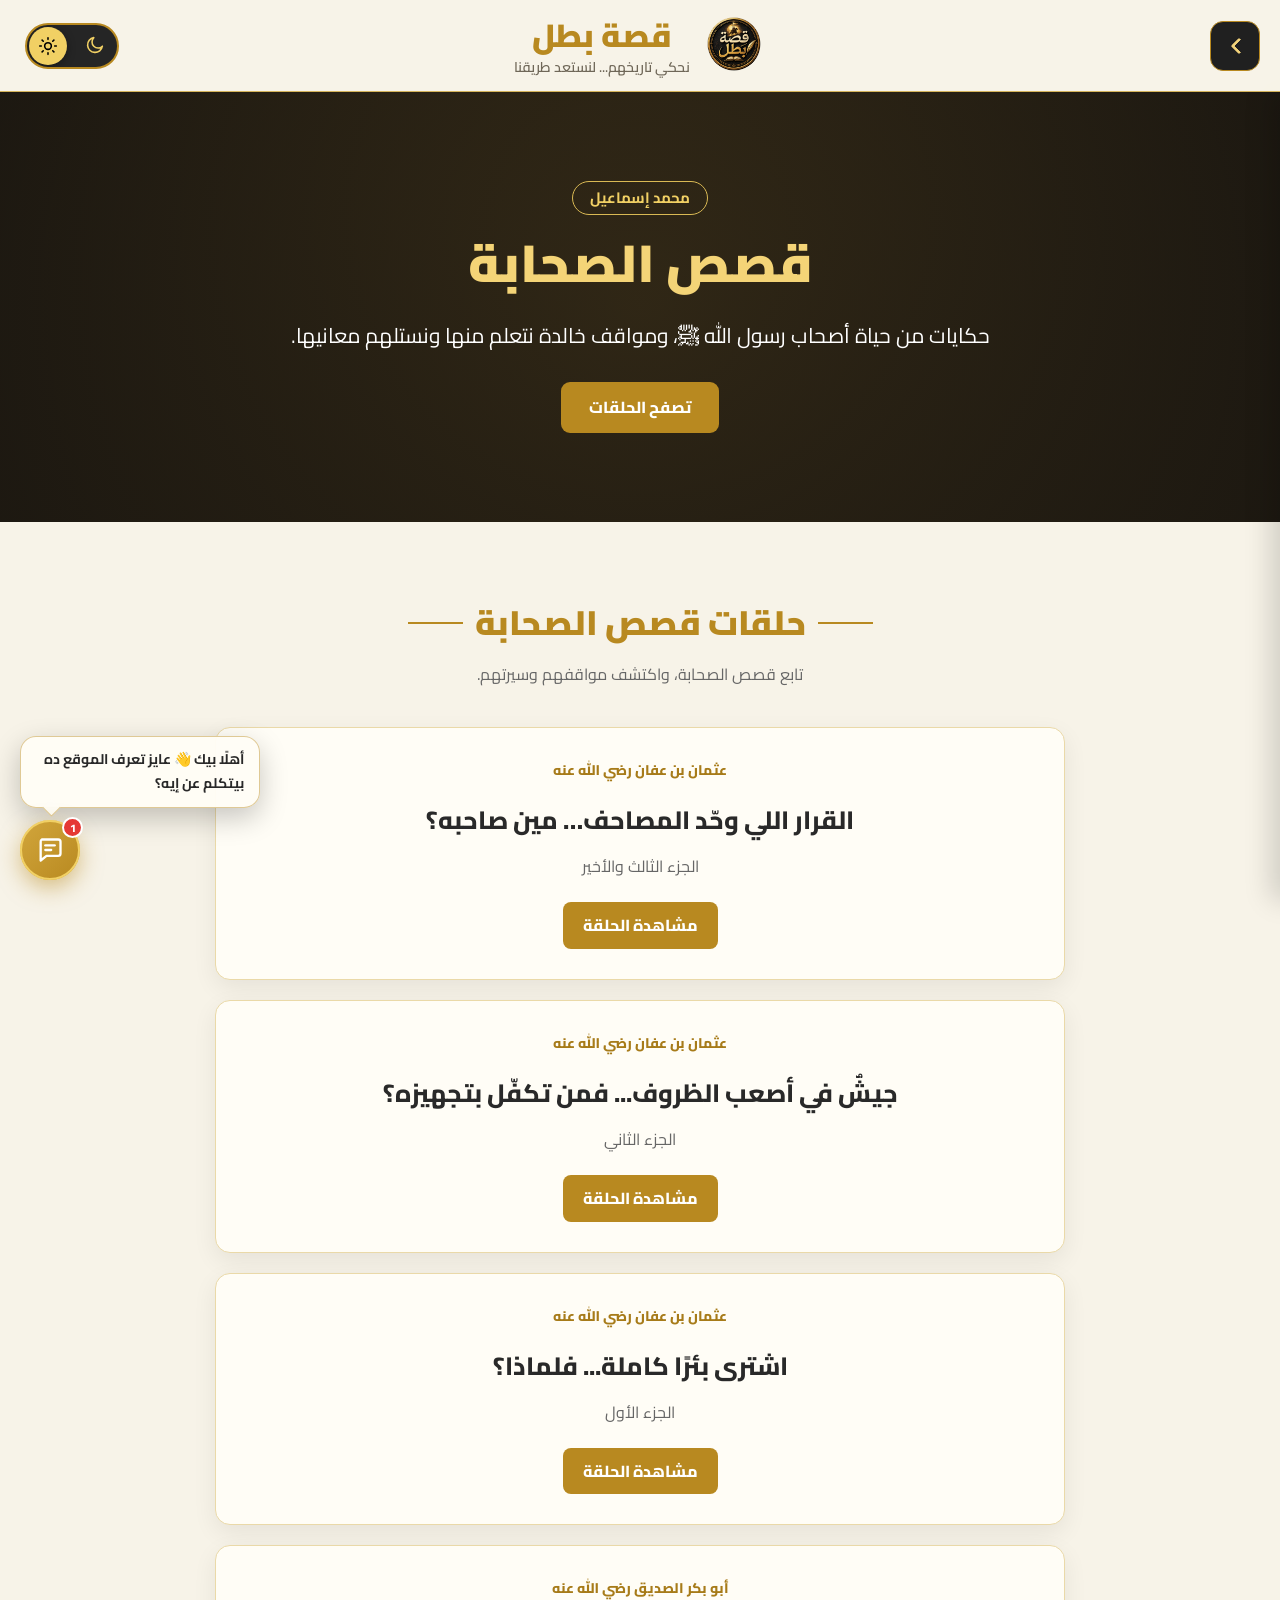
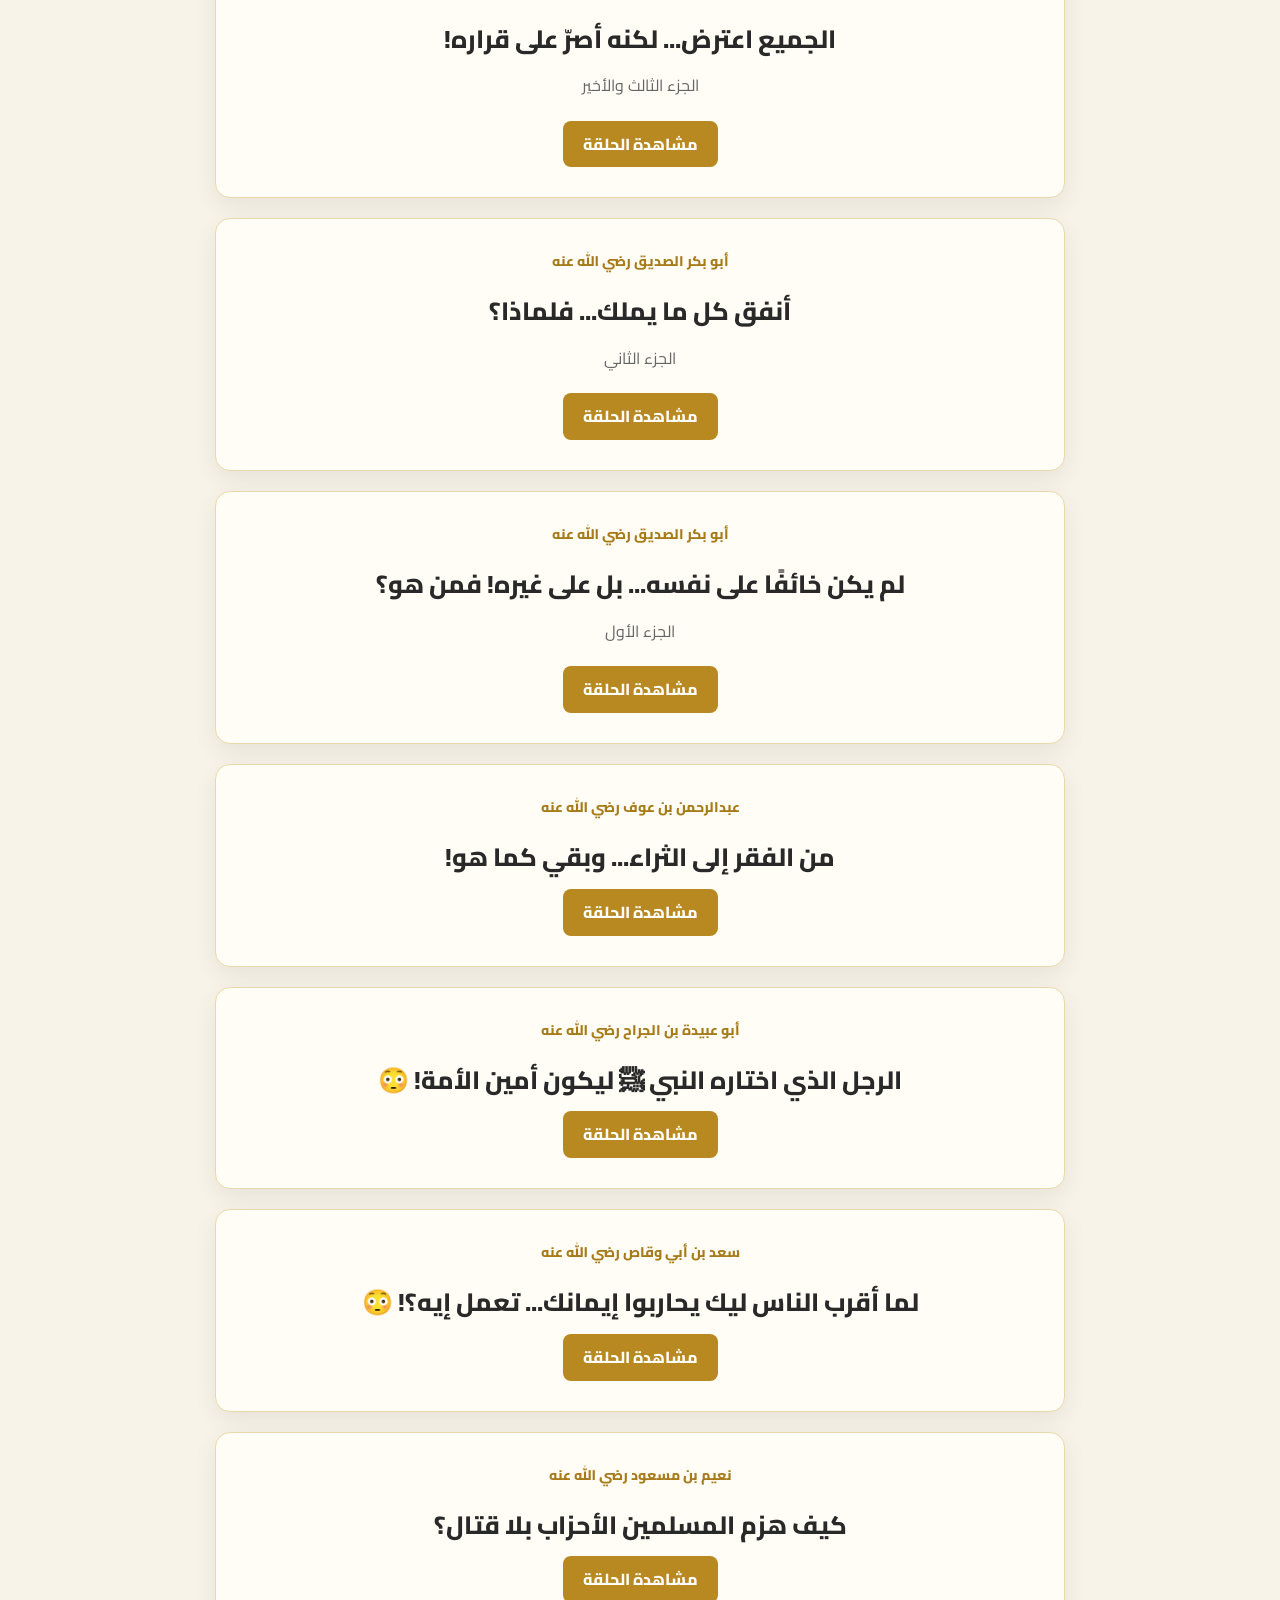
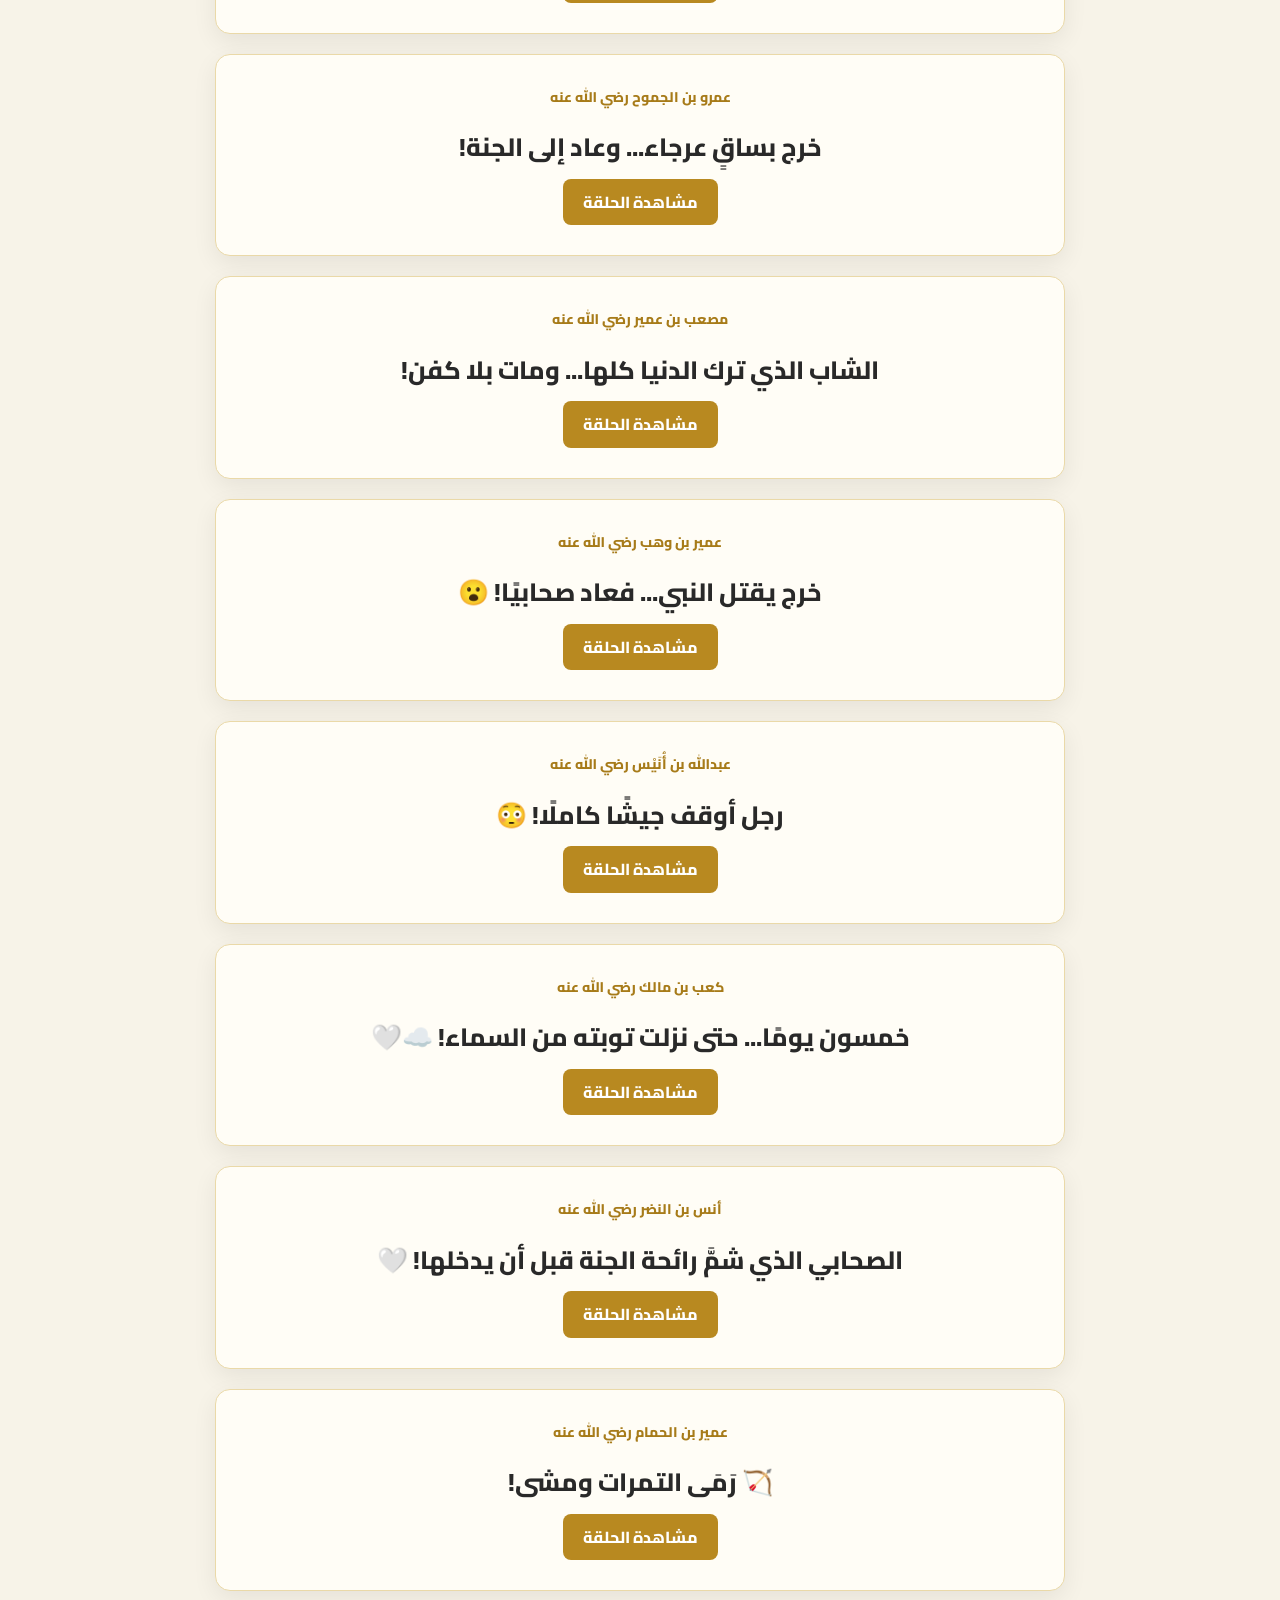
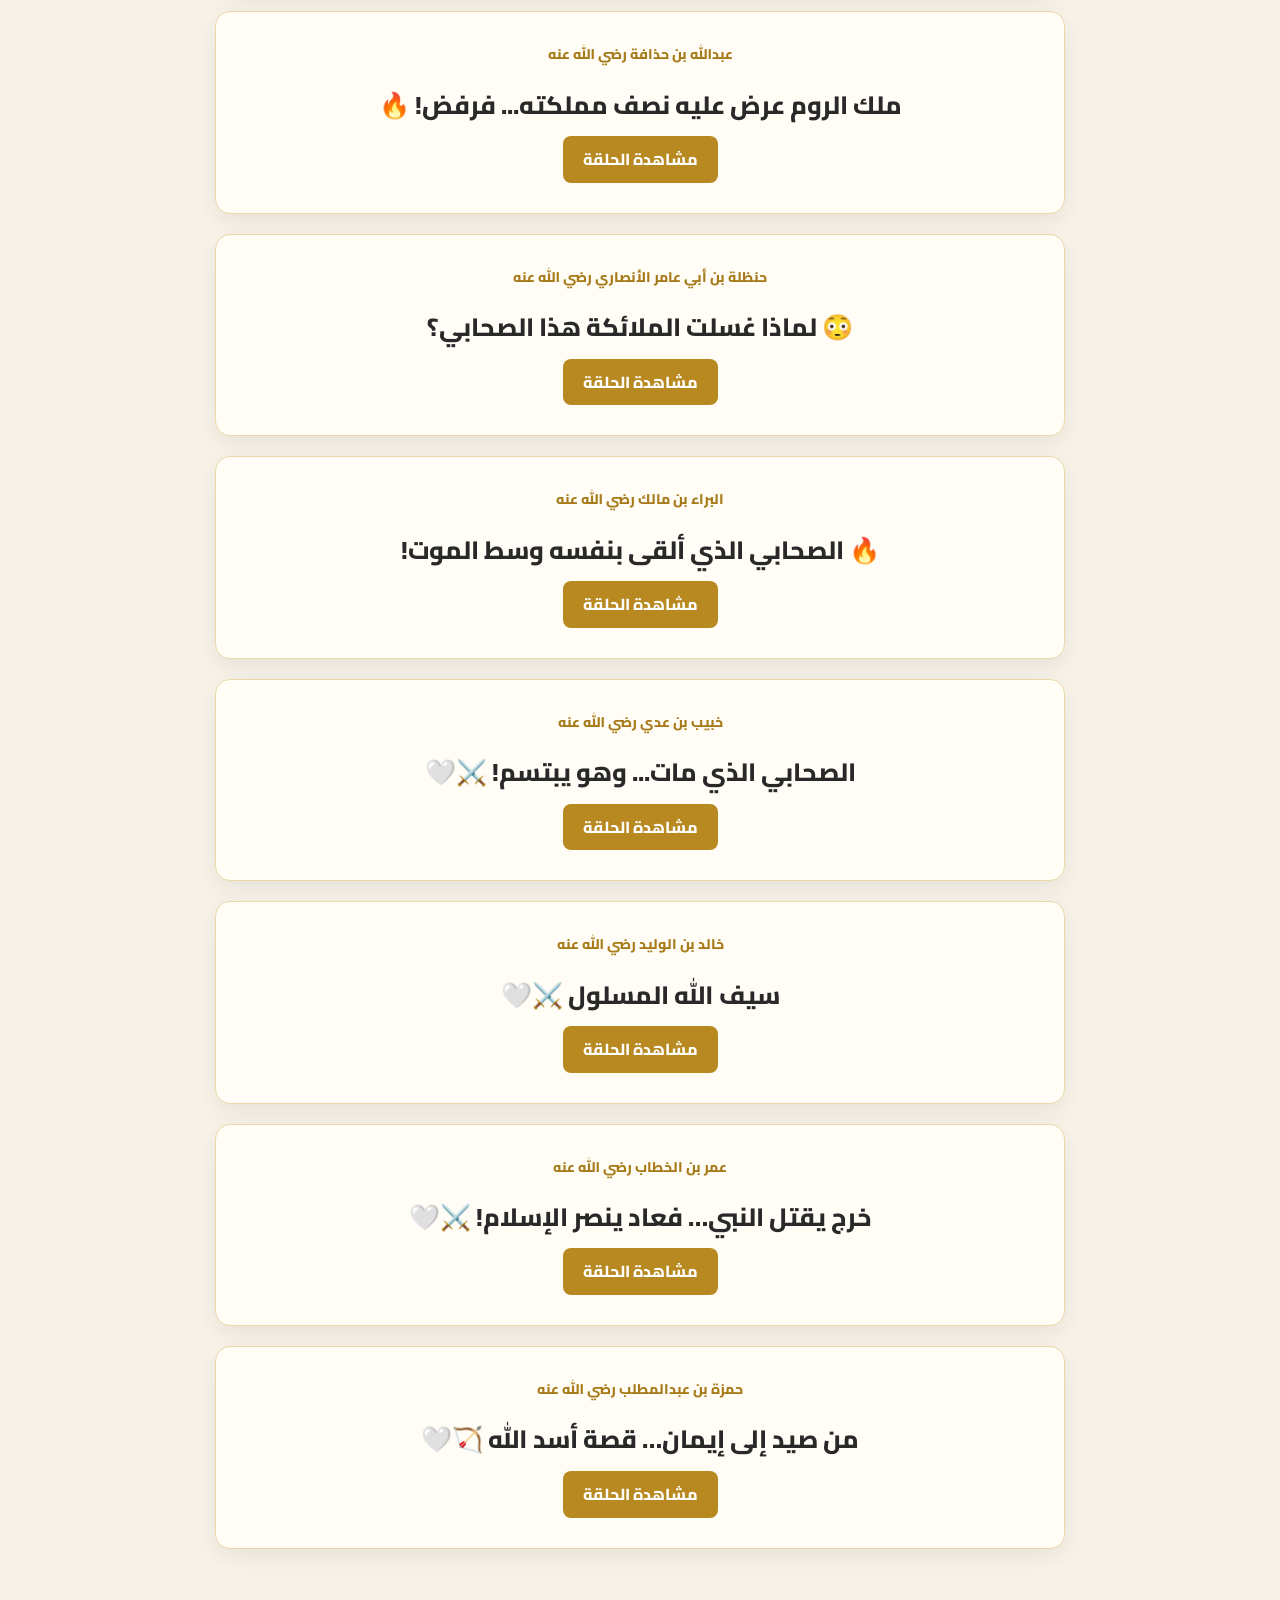
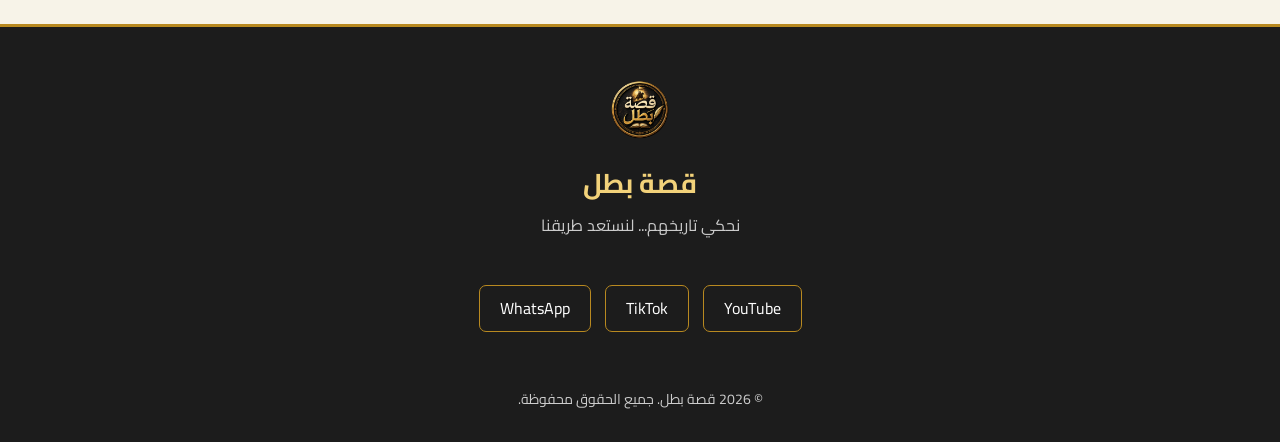
==== commit 121f1690: "Add files via upload" ====
--- a/companions.html
+++ b/companions.html
@@ -155,6 +155,29 @@
             عثمان بن عفان رضي الله عنه
         </span>
 
+        <h3>القرار اللي وحّد المصاحف… مين صاحبه؟</h3>
+
+        <p class="episode-description">
+            الجزء الثالث والأخير
+        </p>
+
+        <a href="https://www.facebook.com/reel/28761944106795434/?sfnsn=scwspmo&amp;mibextid=6AJuK9"
+           class="story-button"
+           target="_blank"
+           rel="noopener noreferrer">
+            مشاهدة الحلقة
+        </a>
+
+    </div>
+</article>
+
+<article class="story-card">
+    <div class="story-content">
+
+        <span class="story-category">
+            عثمان بن عفان رضي الله عنه
+        </span>
+
         <h3>جيشٌ في أصعب الظروف... فمن تكفّل بتجهيزه؟</h3>
 
         
@@ -495,5 +518,6 @@
 
     <script src="script.js"></script>
 
+    <script src="chatbot.js"></script>
 </body>
 </html>
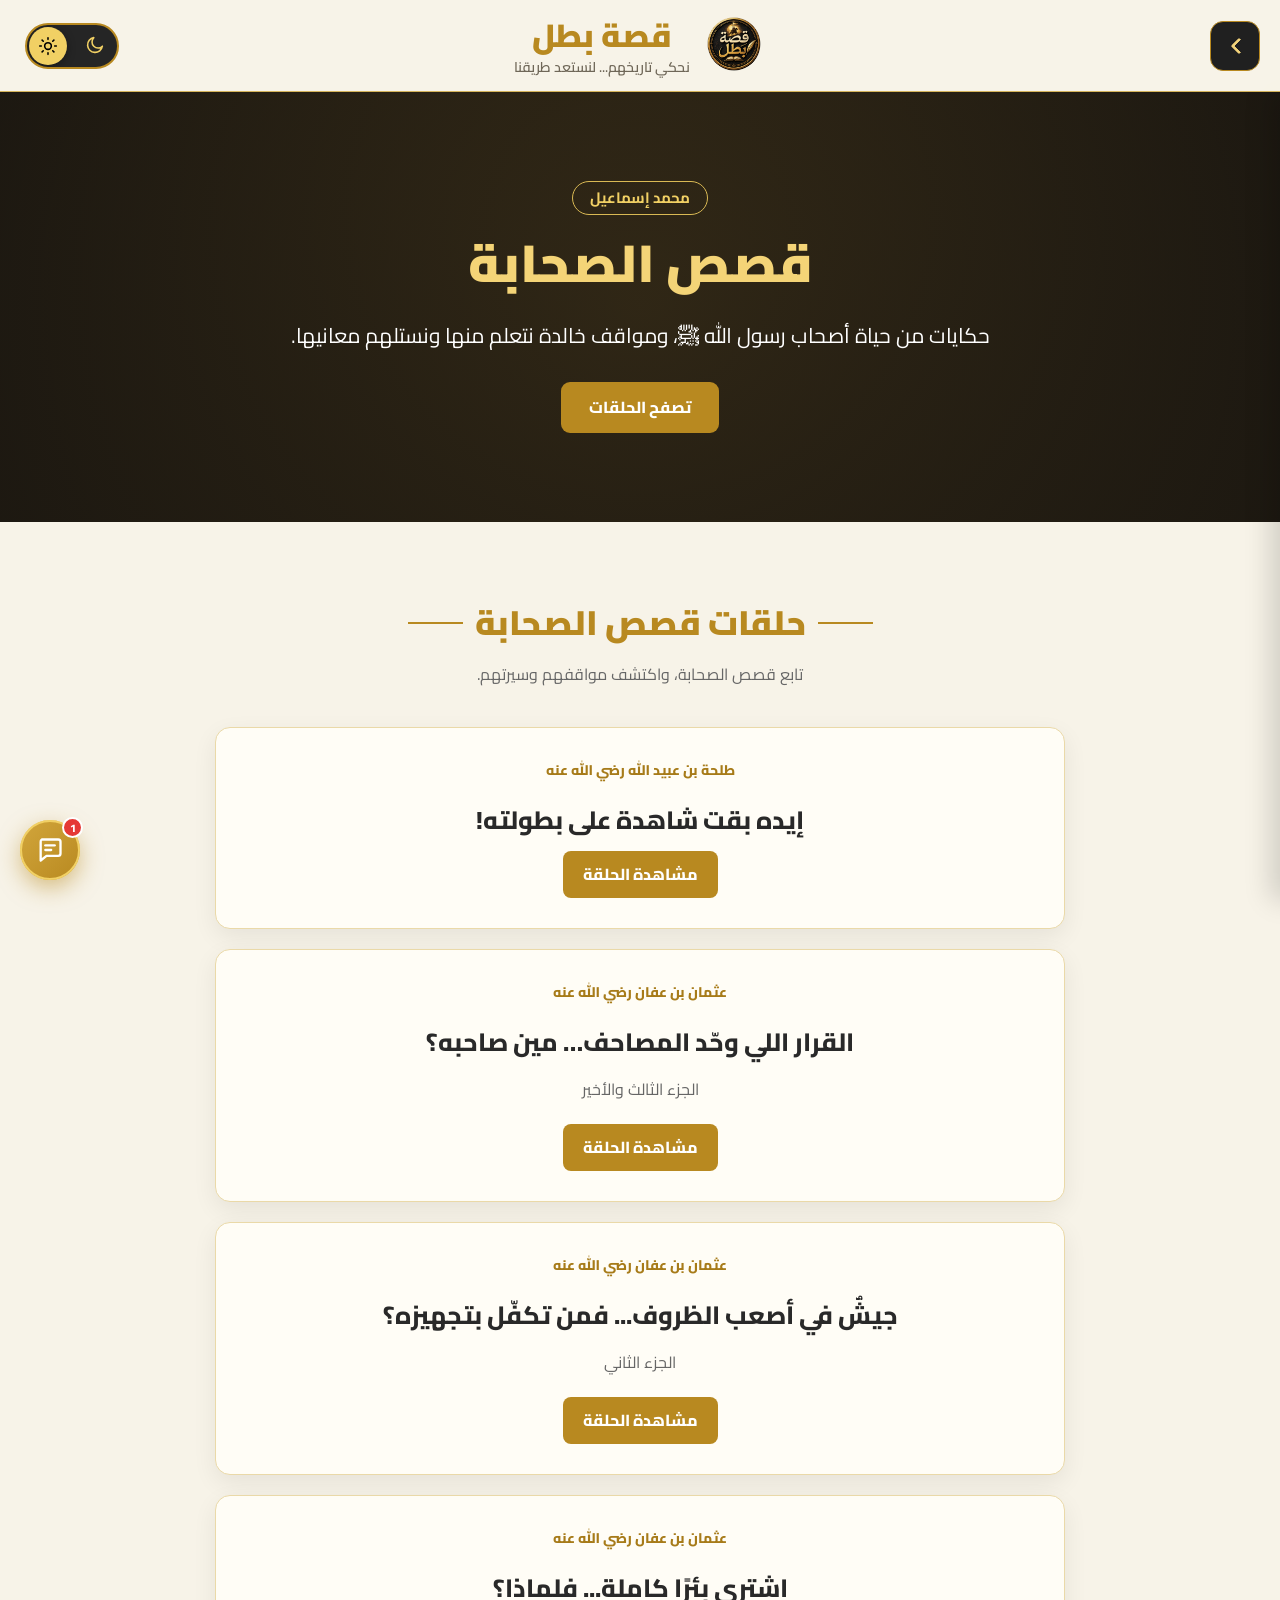
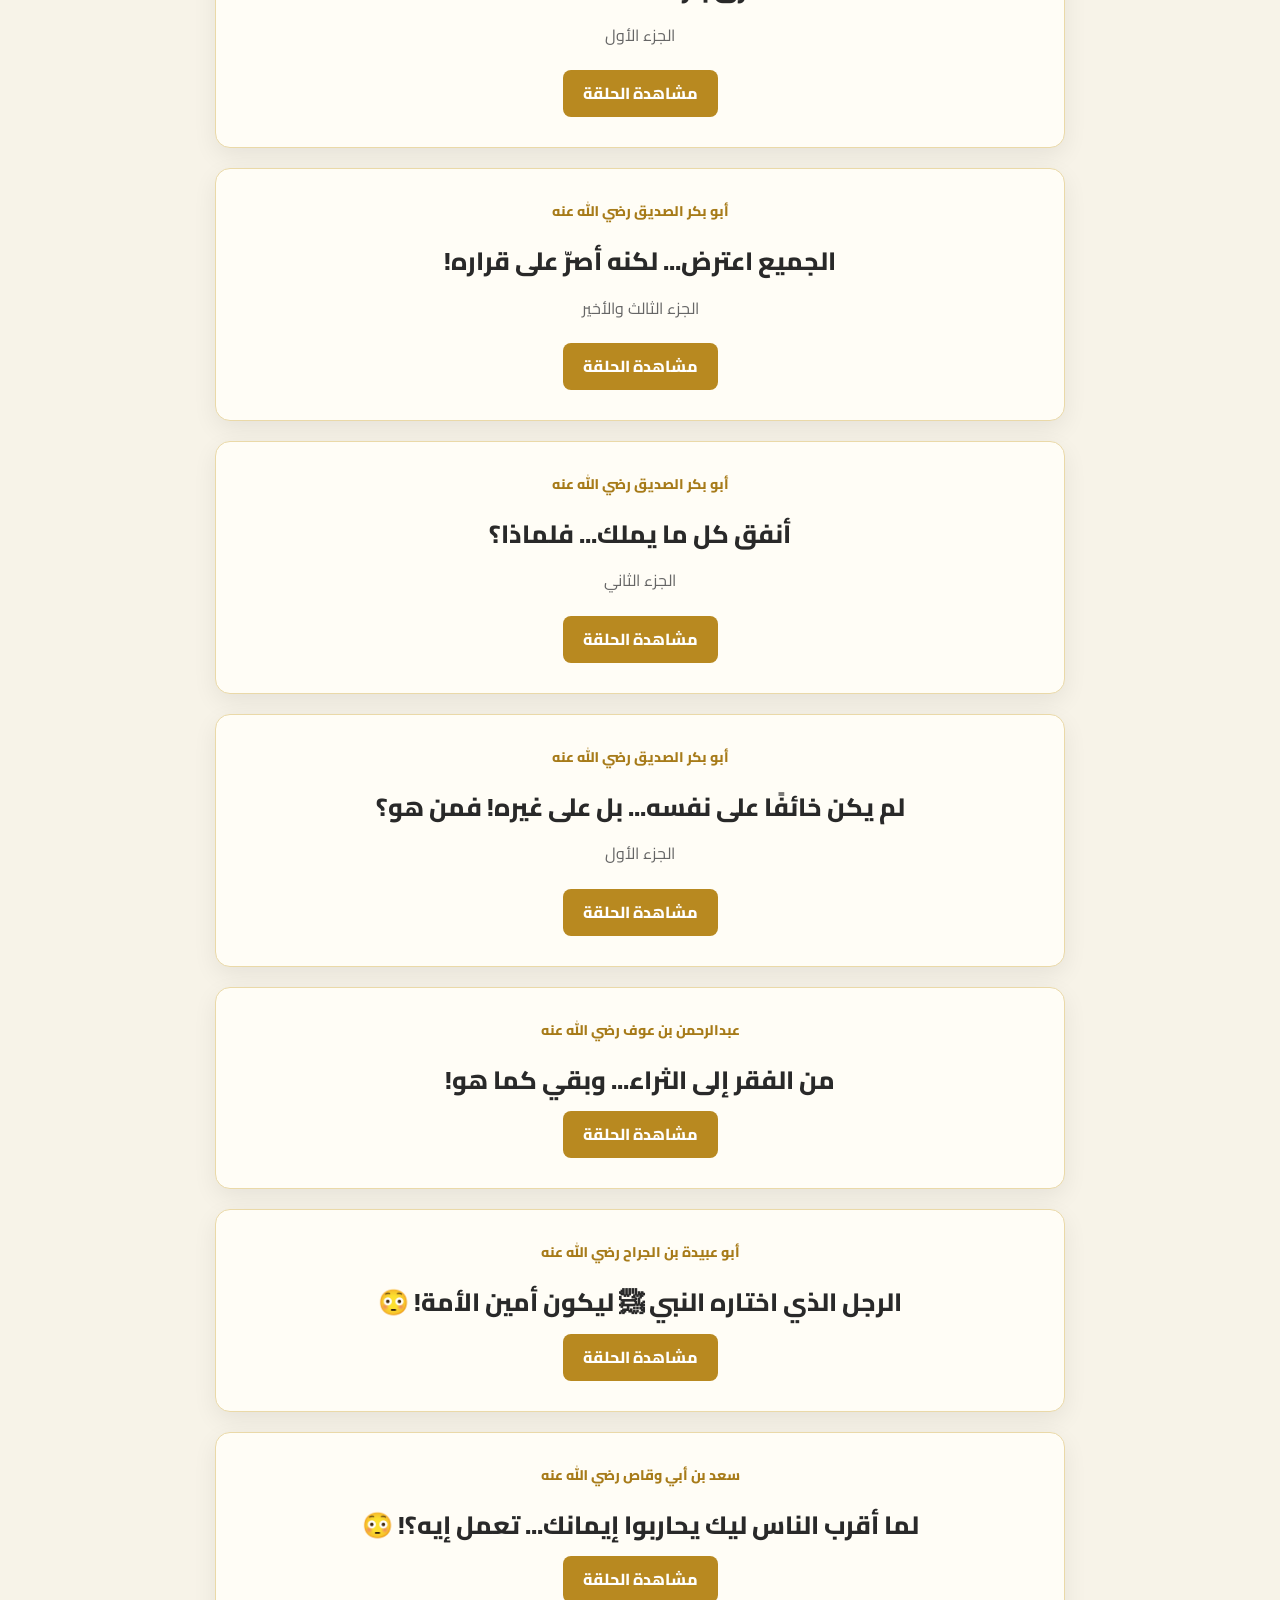
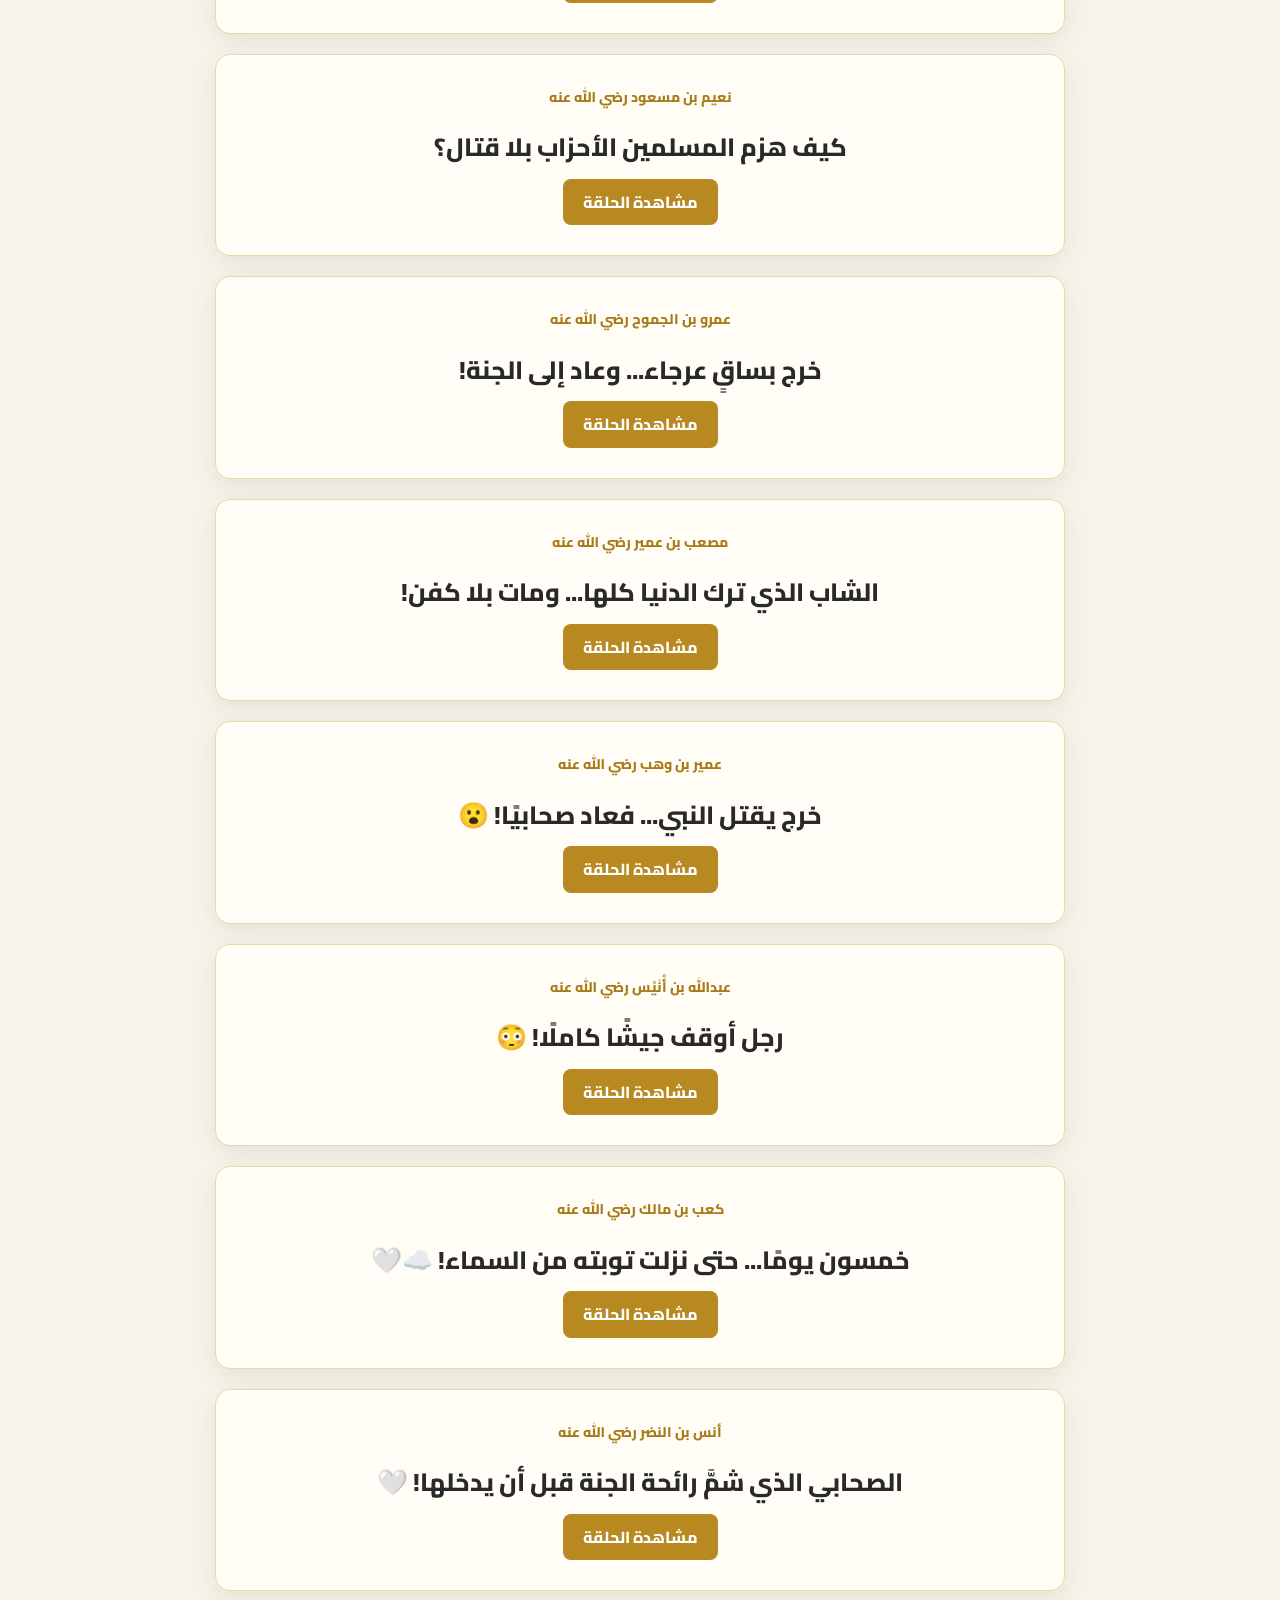
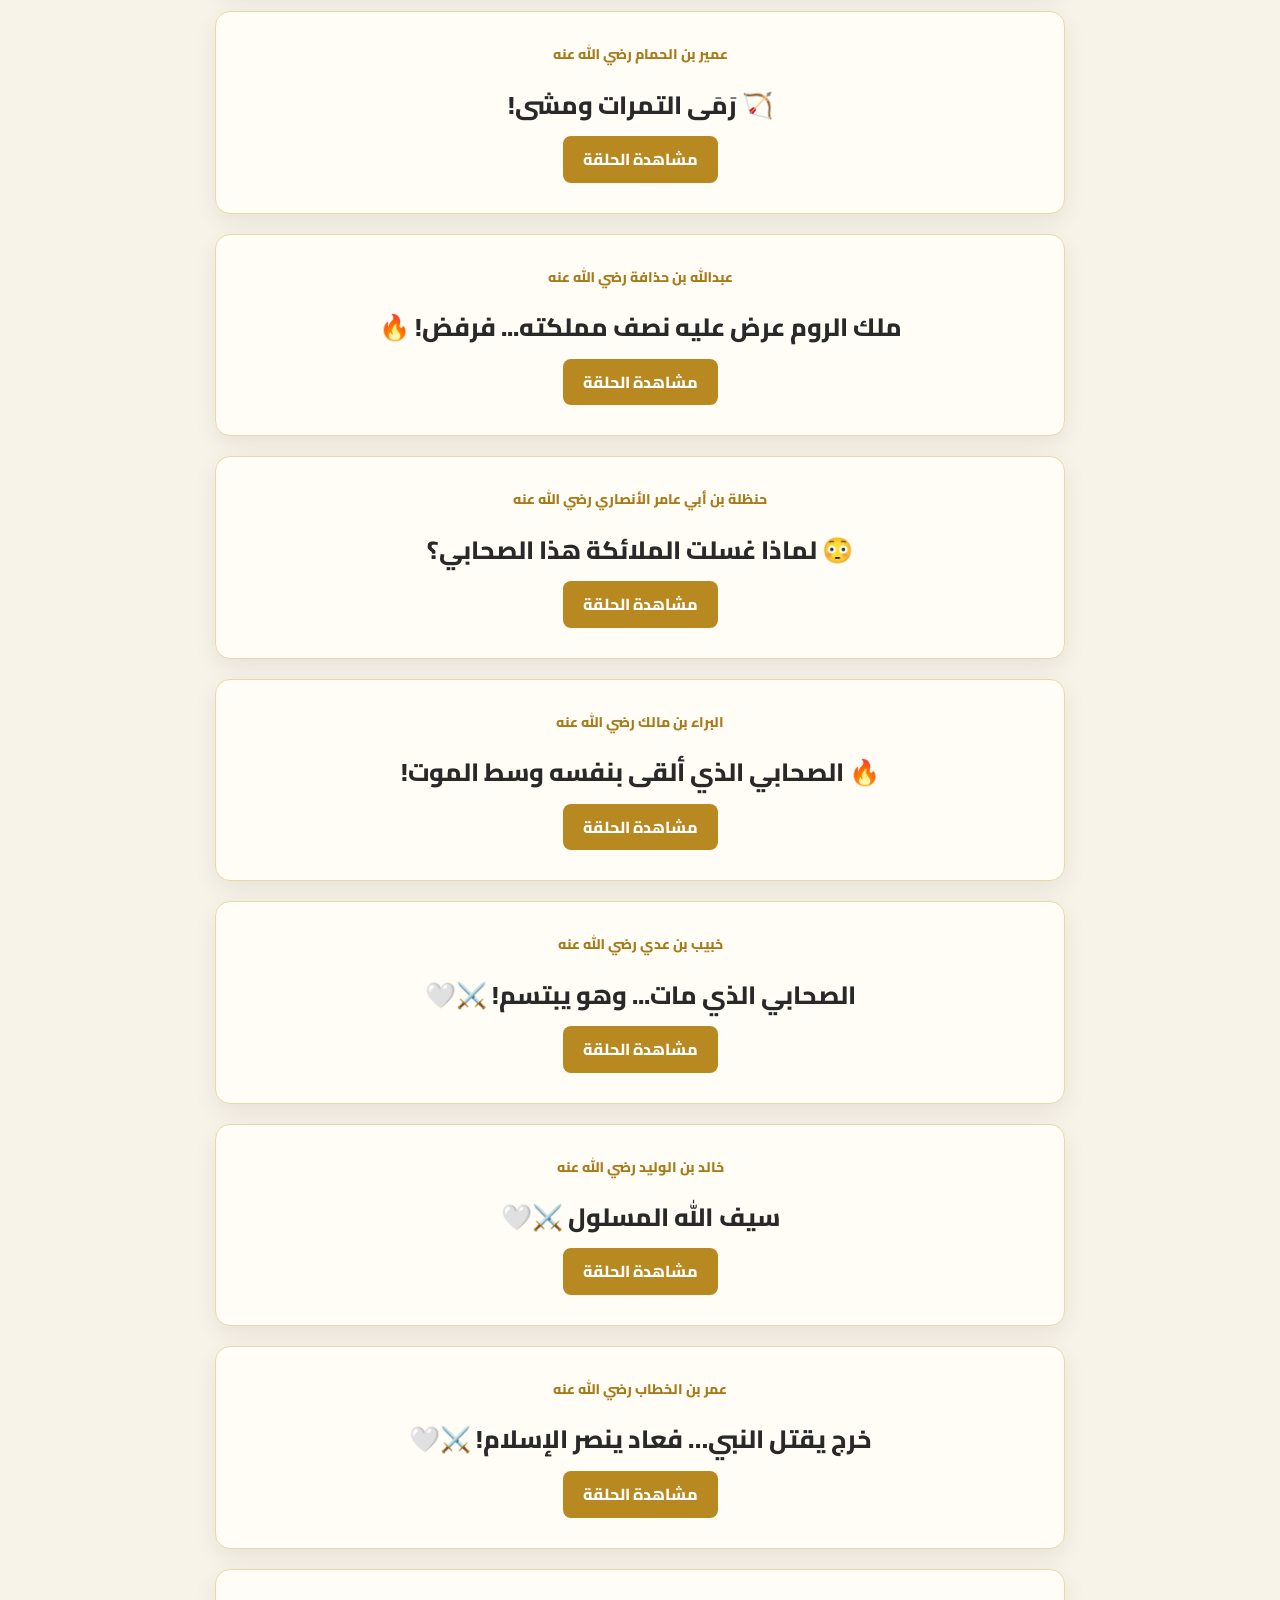
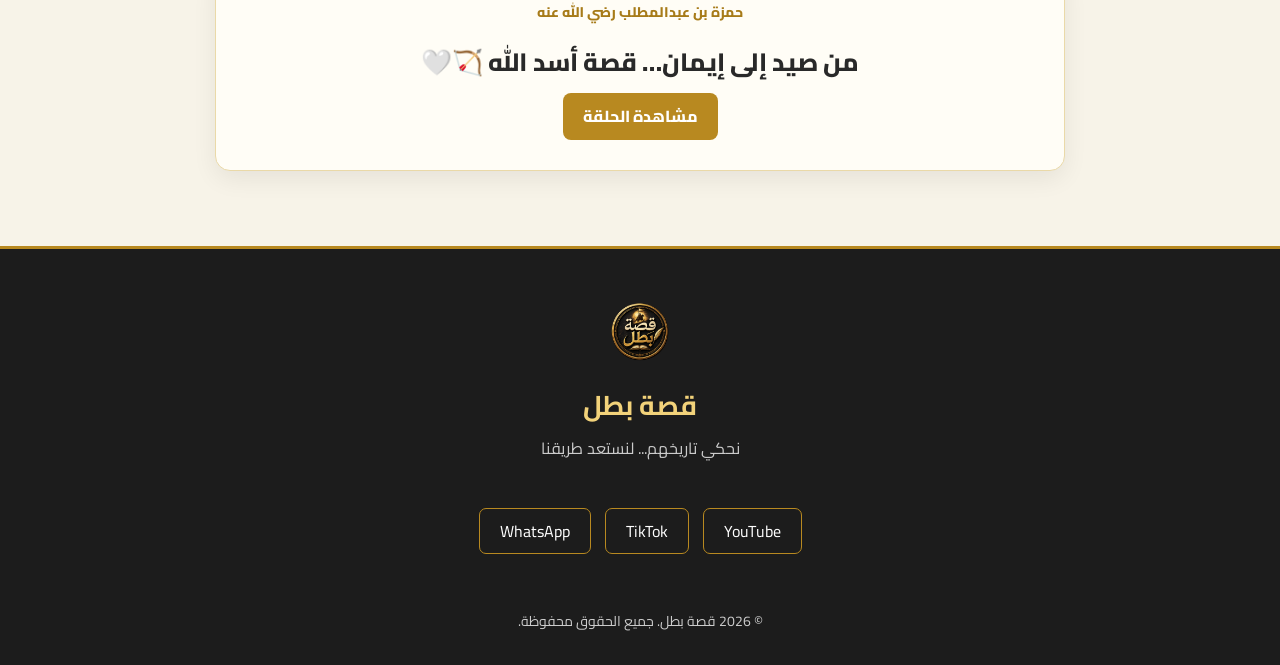
==== commit 49542e88: "Add files via upload" ====
--- a/companions.html
+++ b/companions.html
@@ -152,6 +152,25 @@
     <div class="story-content">
 
         <span class="story-category">
+            طلحة بن عبيد الله رضي الله عنه
+        </span>
+
+        <h3>إيده بقت شاهدة على بطولته!</h3>
+
+        <a href="https://www.facebook.com/share/v/1FK4KcCRP6/"
+           class="story-button"
+           target="_blank"
+           rel="noopener noreferrer">
+            مشاهدة الحلقة
+        </a>
+
+    </div>
+</article>
+
+<article class="story-card">
+    <div class="story-content">
+
+        <span class="story-category">
             عثمان بن عفان رضي الله عنه
         </span>
 
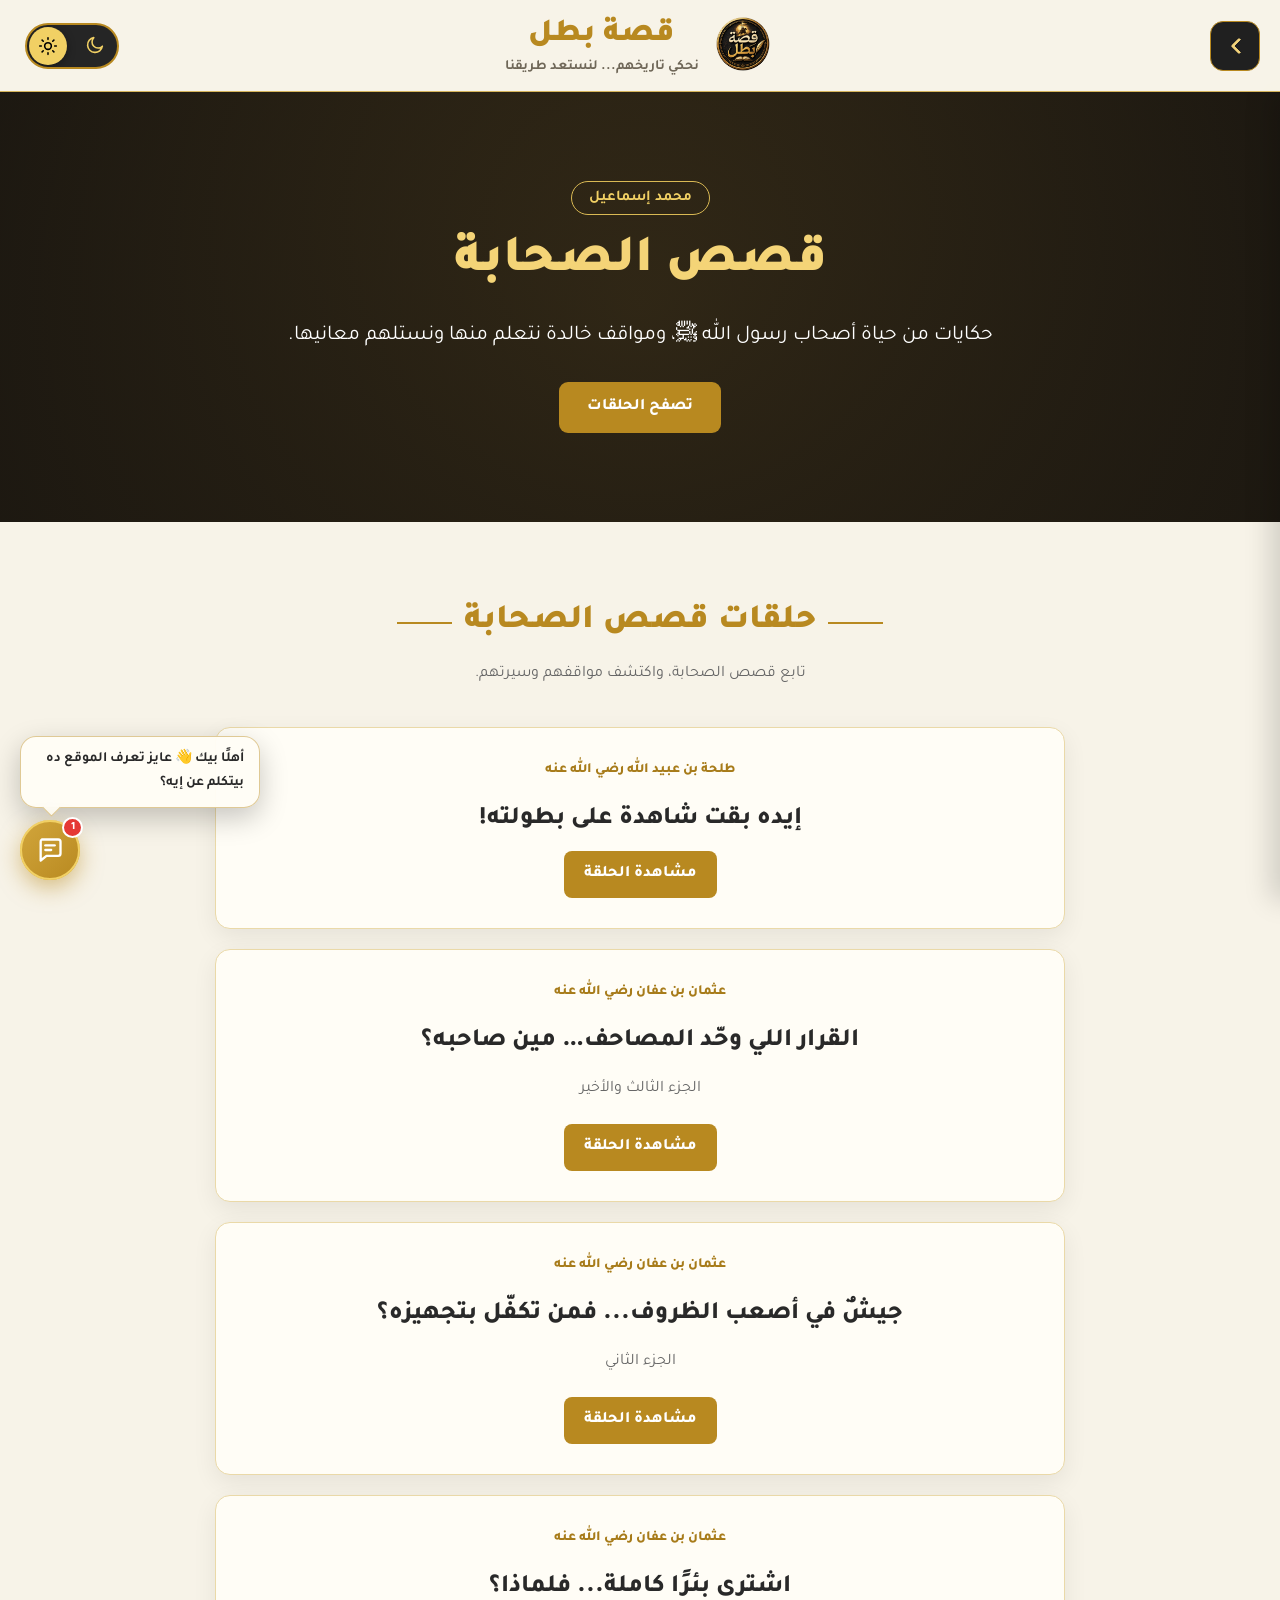
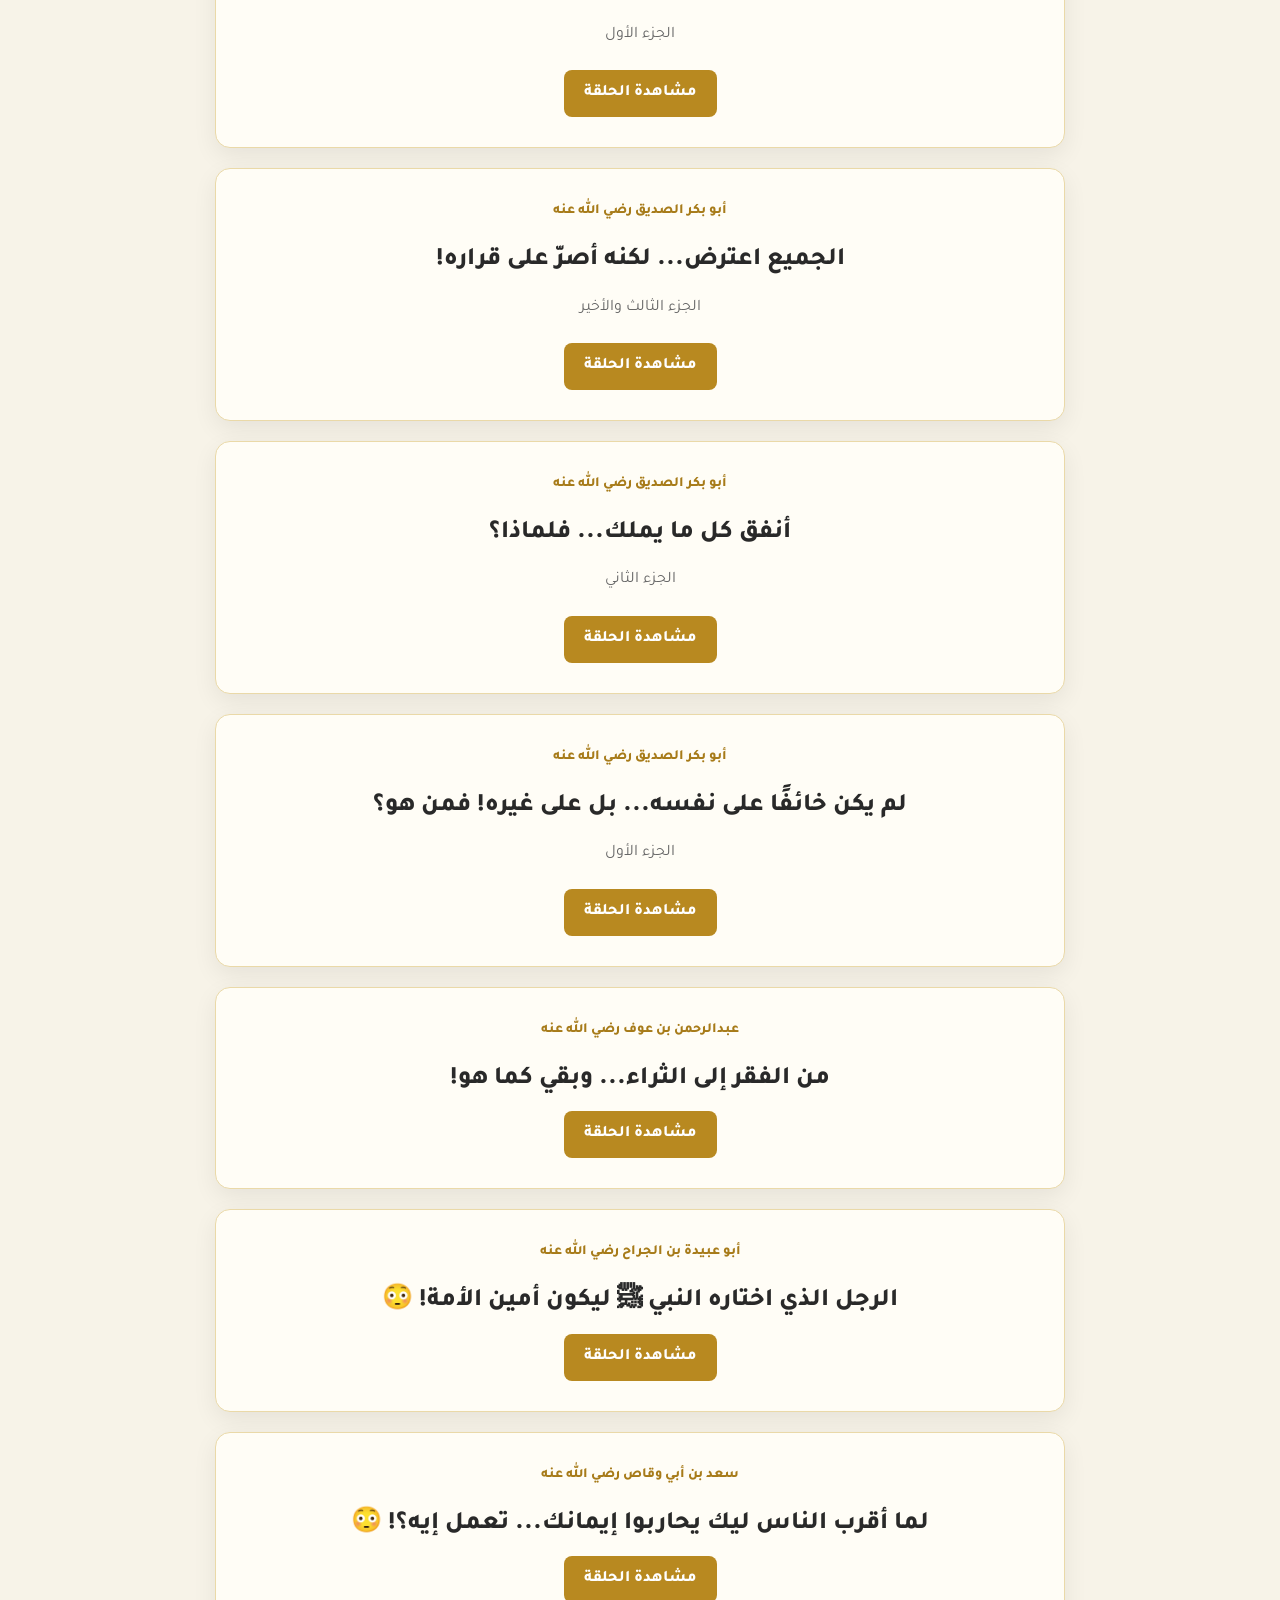
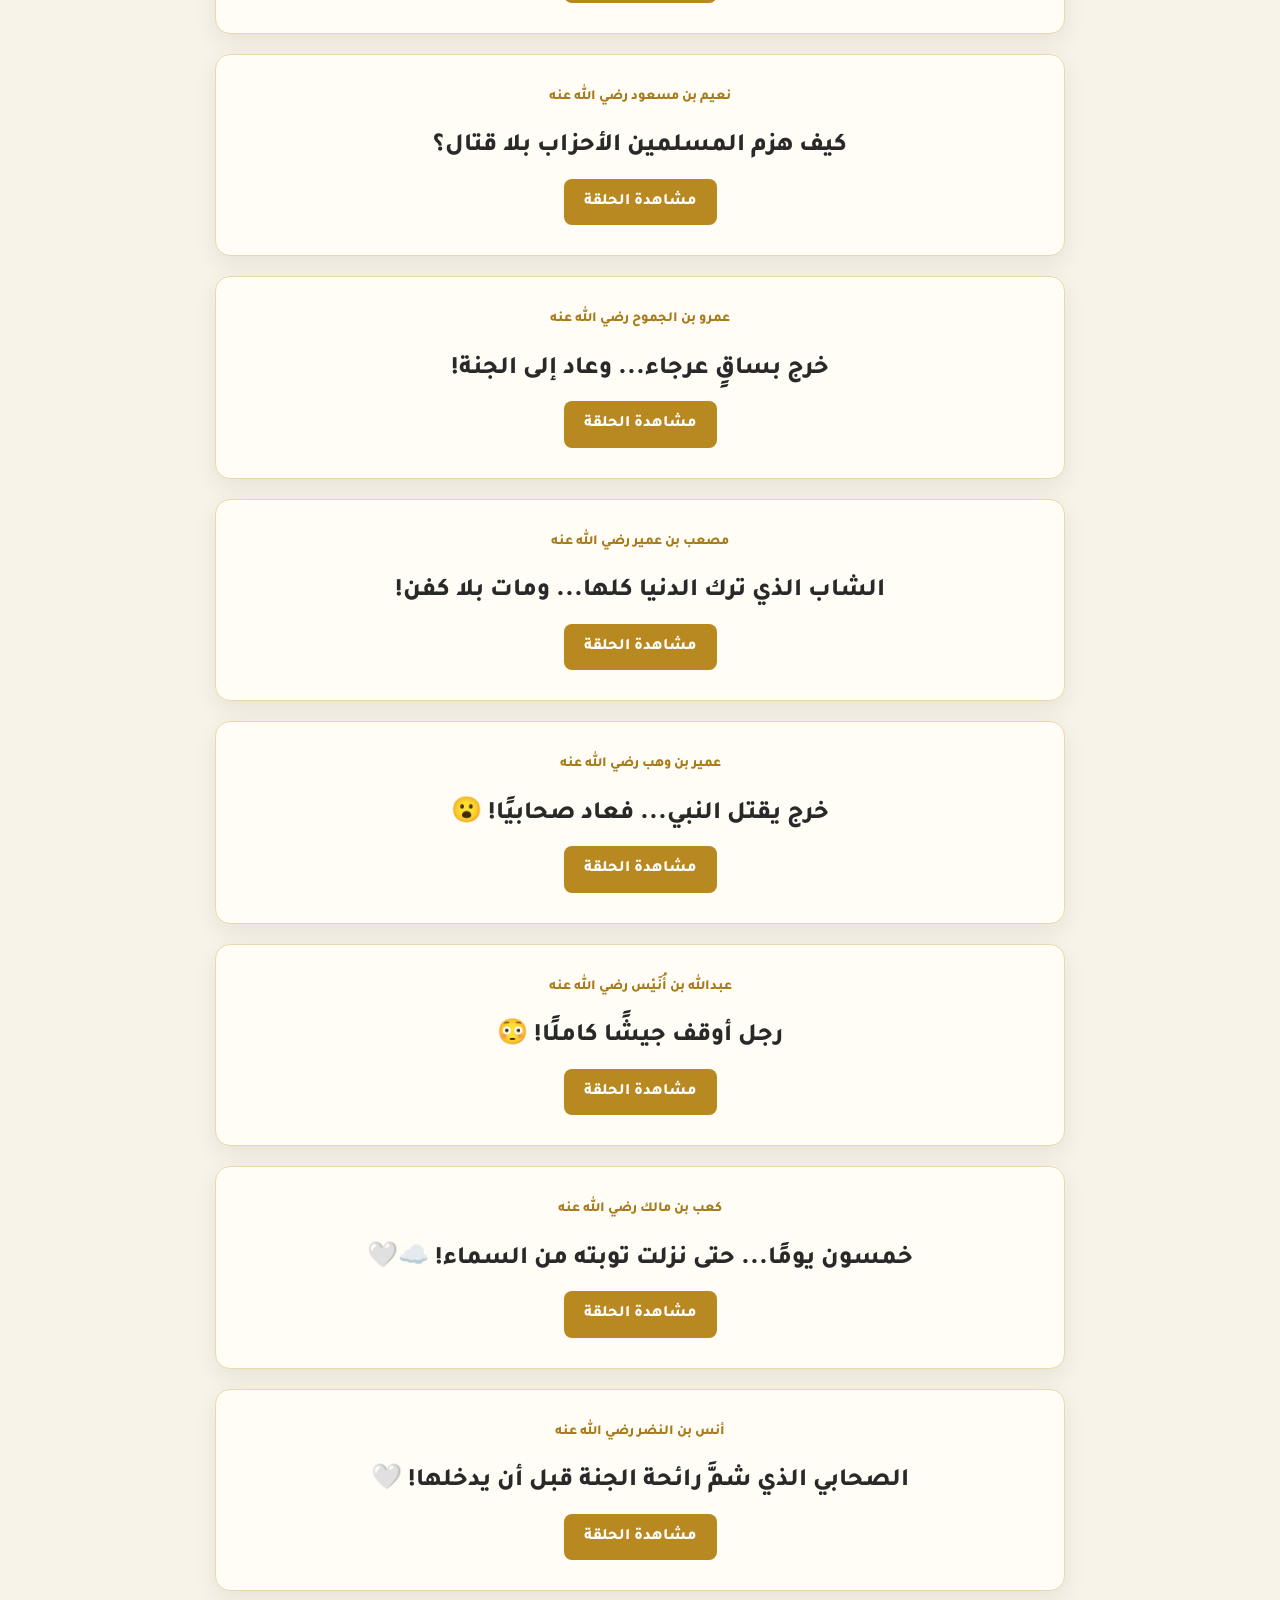
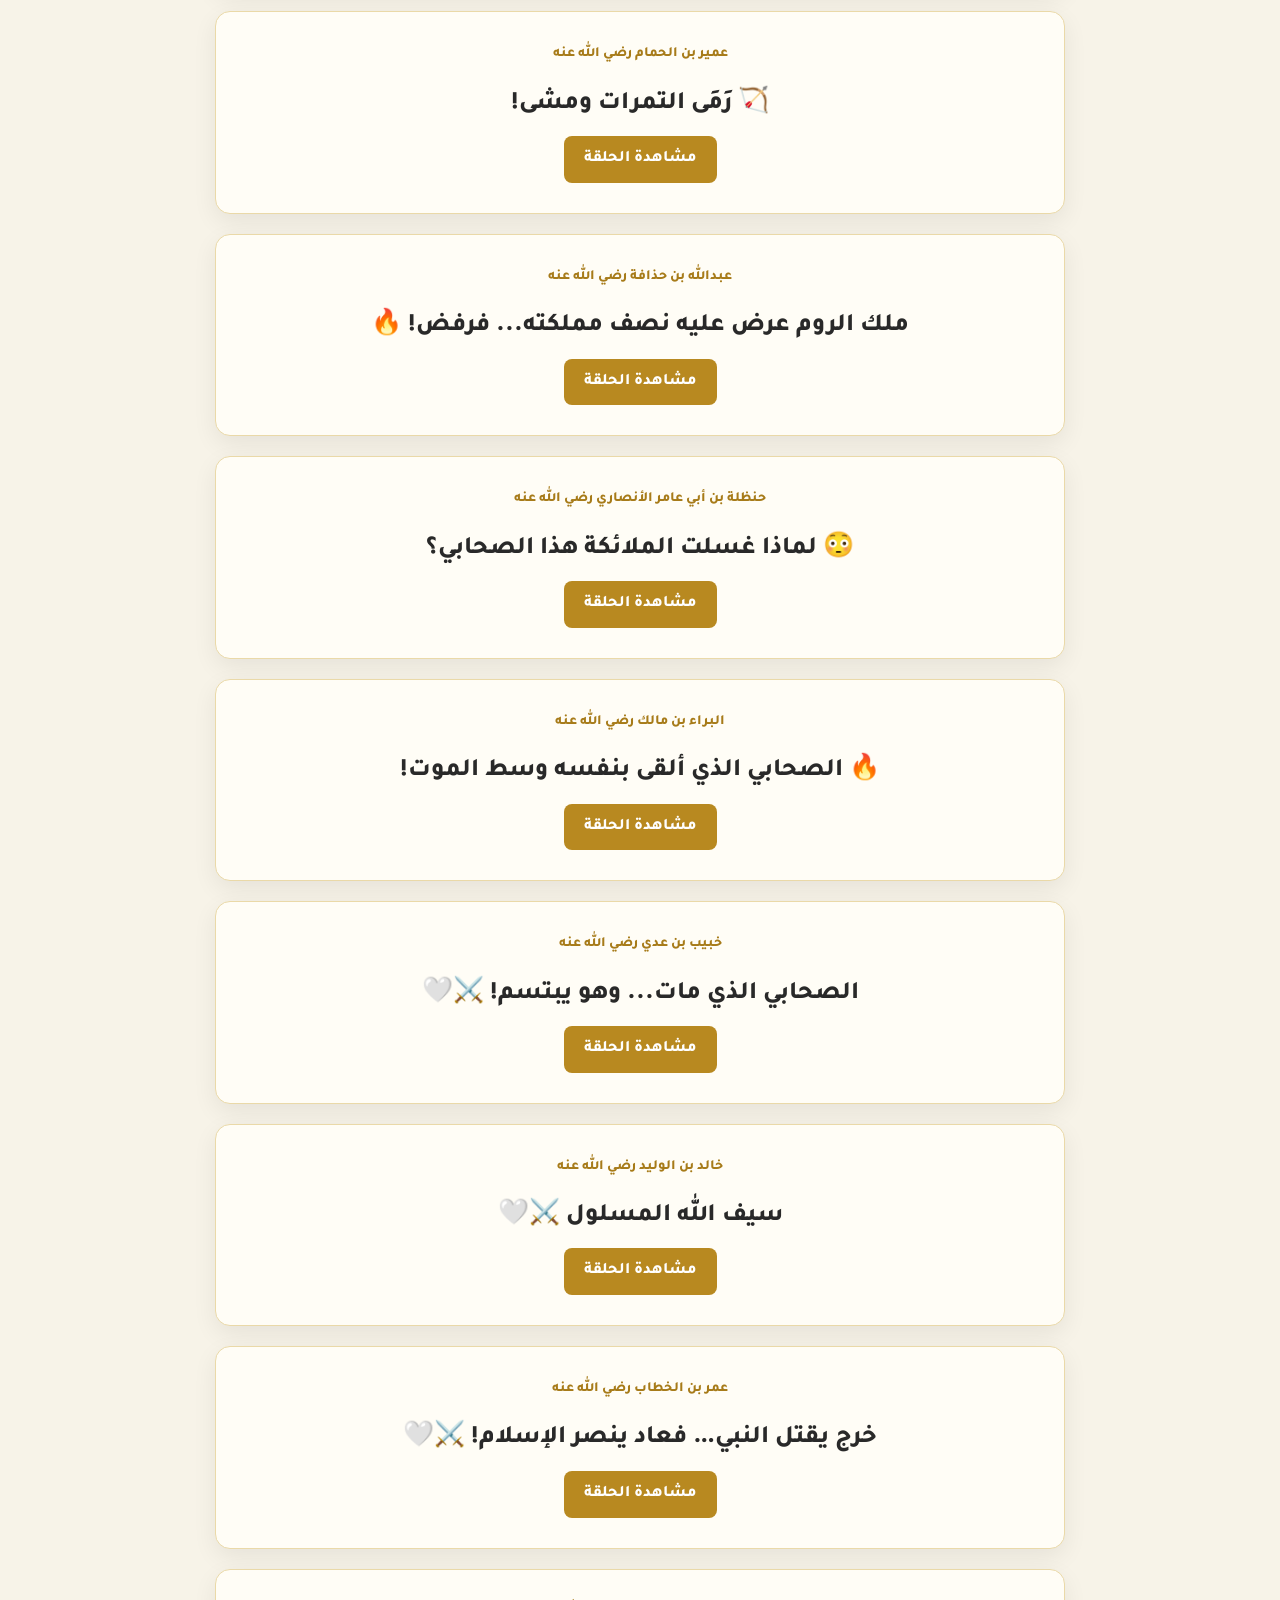
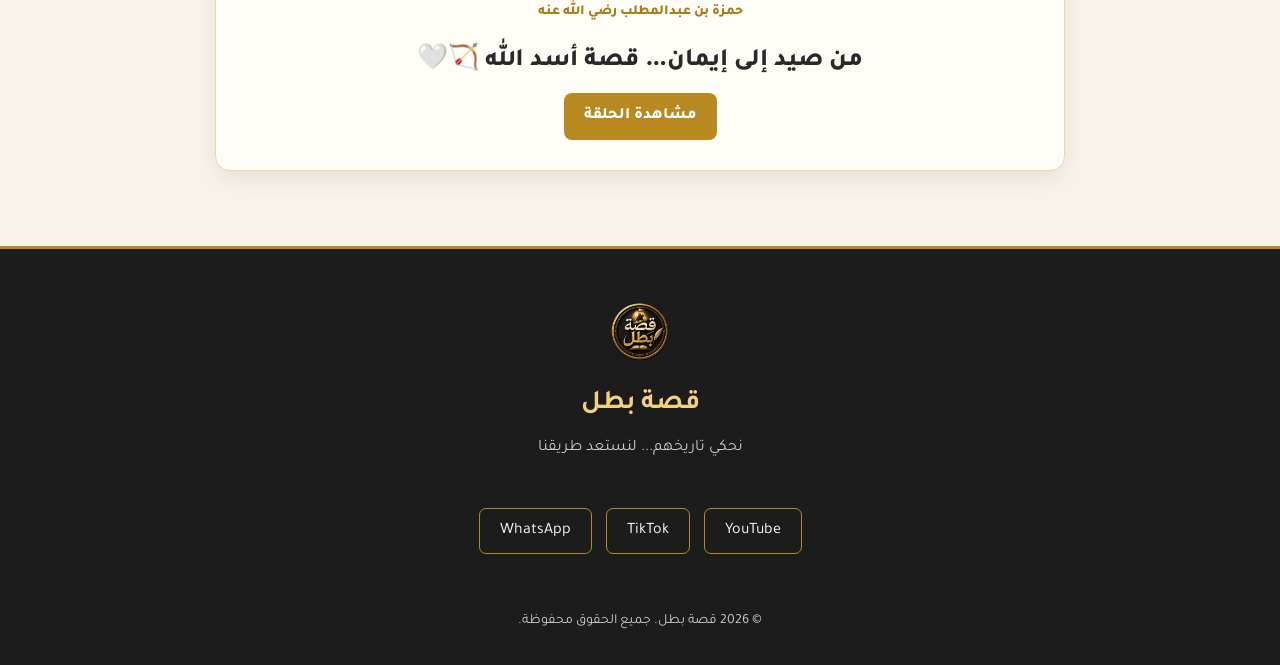
==== commit 238b4194: "Add files via upload" ====
--- a/companions.html
+++ b/companions.html
@@ -11,7 +11,7 @@
 
     <link rel="preconnect" href="https://fonts.googleapis.com">
     <link rel="preconnect" href="https://fonts.gstatic.com" crossorigin>
-    <link href="https://fonts.googleapis.com/css2?family=Cairo:wght@400;500;600;700;800;900&display=swap" rel="stylesheet">
+    <link href="https://fonts.googleapis.com/css2?family=Tajawal:wght@400;500;700;800;900&display=swap" rel="stylesheet">
 
     <link rel="stylesheet" href="style.css">
 </head>
--- a/style.css
+++ b/style.css
@@ -14,7 +14,7 @@
 }
 
 body {
-    font-family: "Cairo", Tahoma, Arial, sans-serif;
+    font-family: "Tajawal", Tahoma, Arial, sans-serif;
     background: #f7f3e8;
     color: #252525;
     line-height: 1.8;
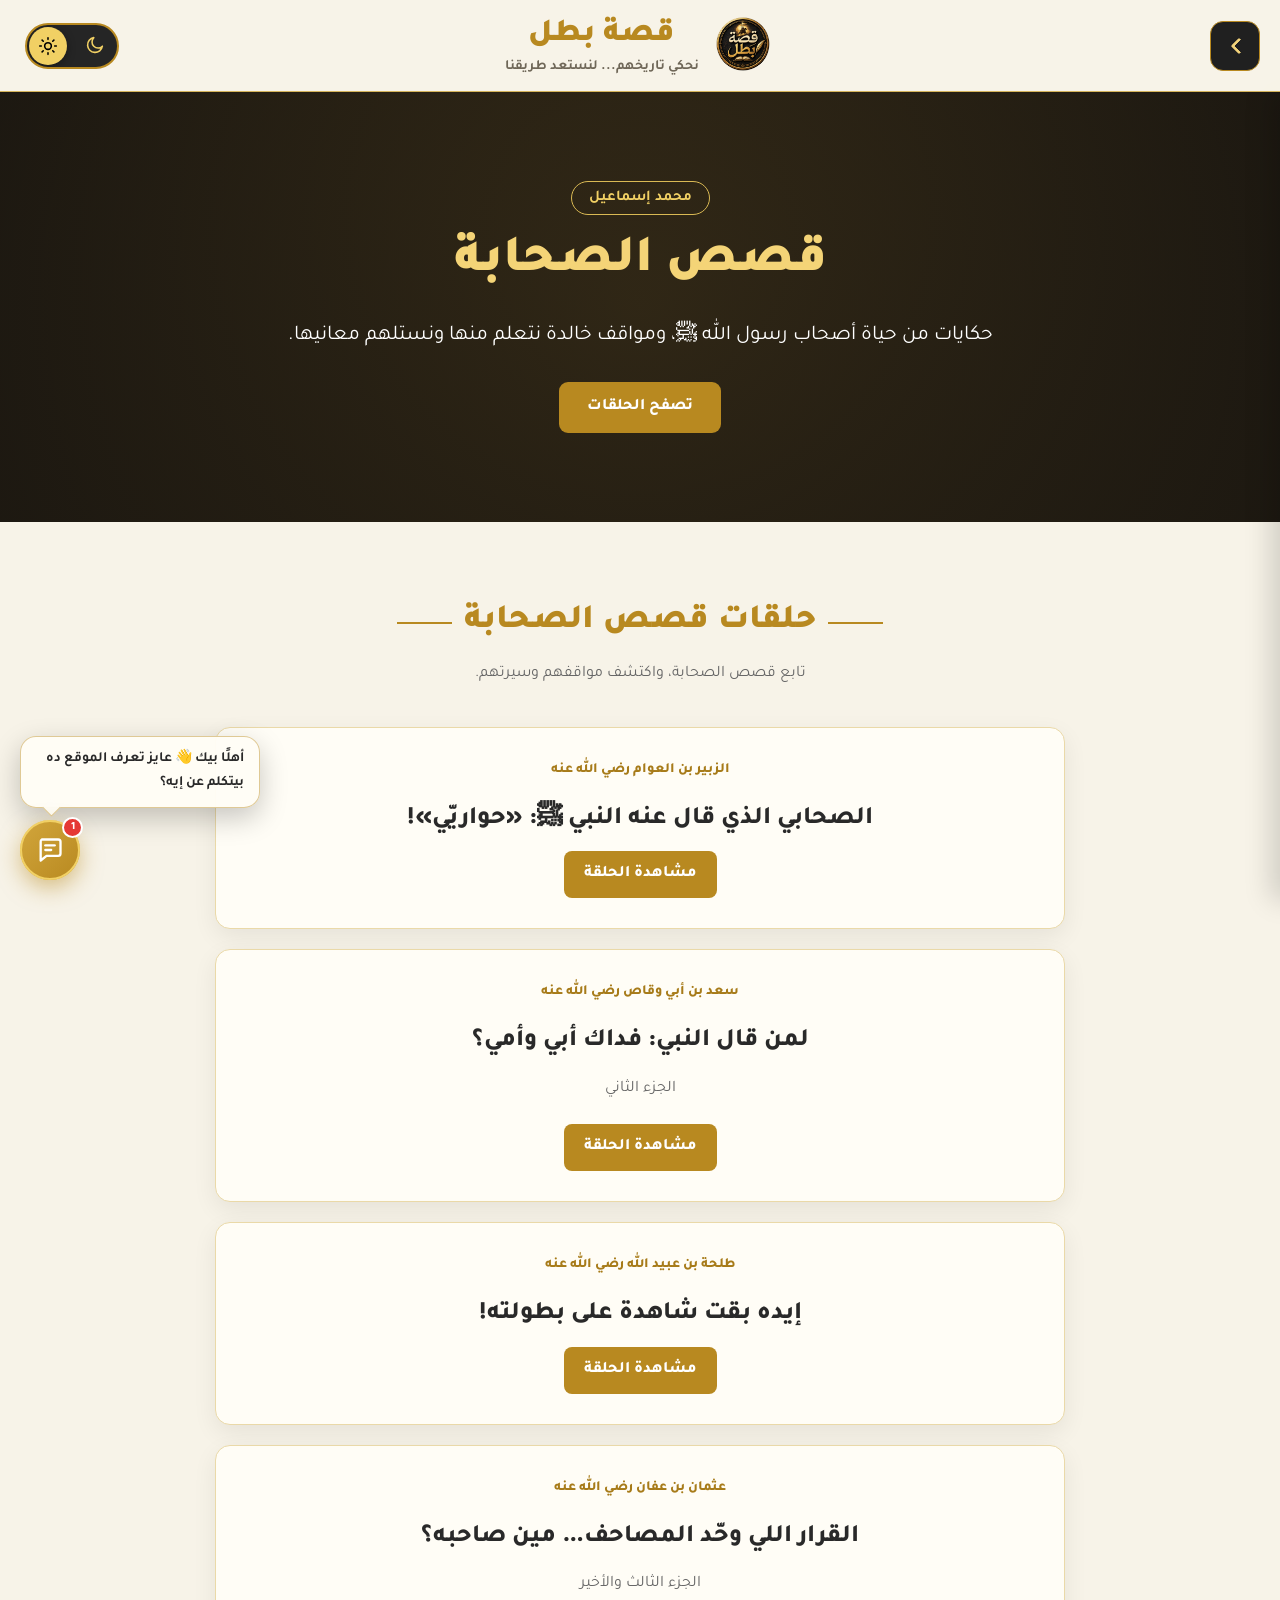
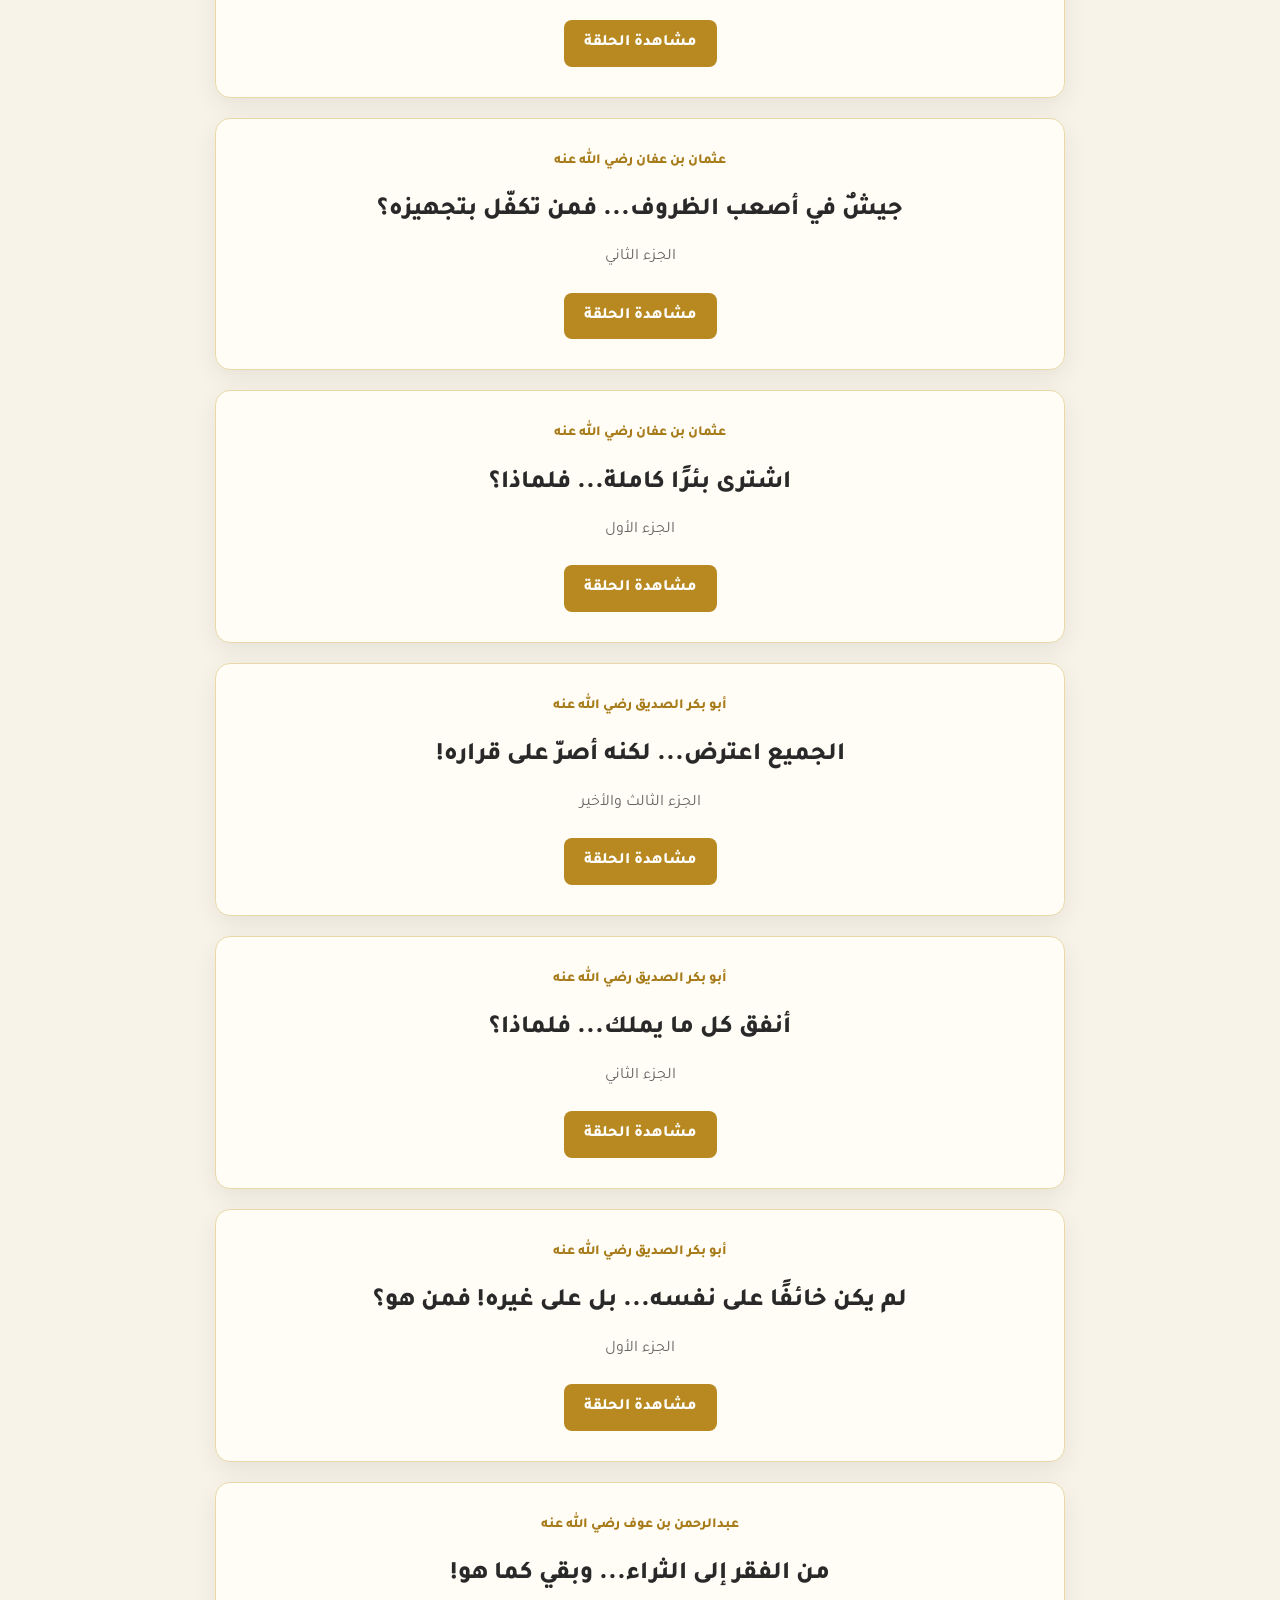
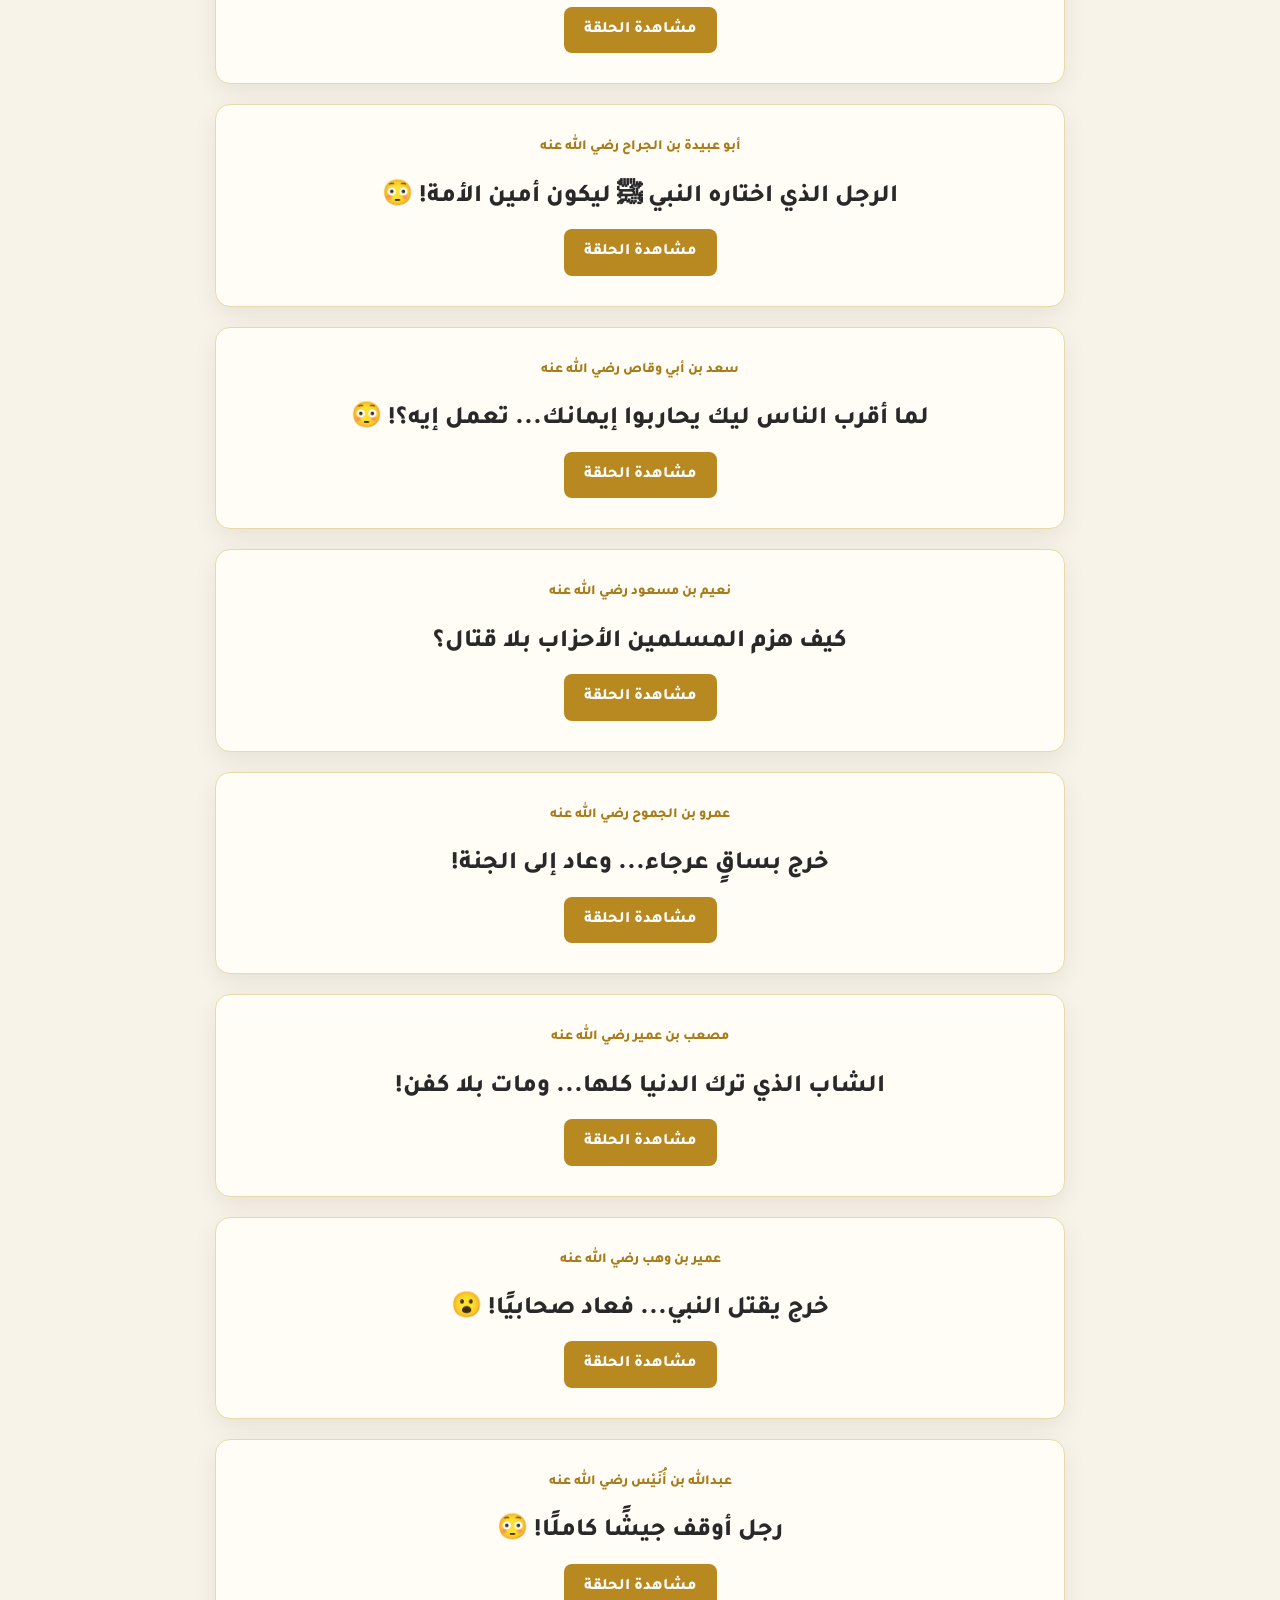
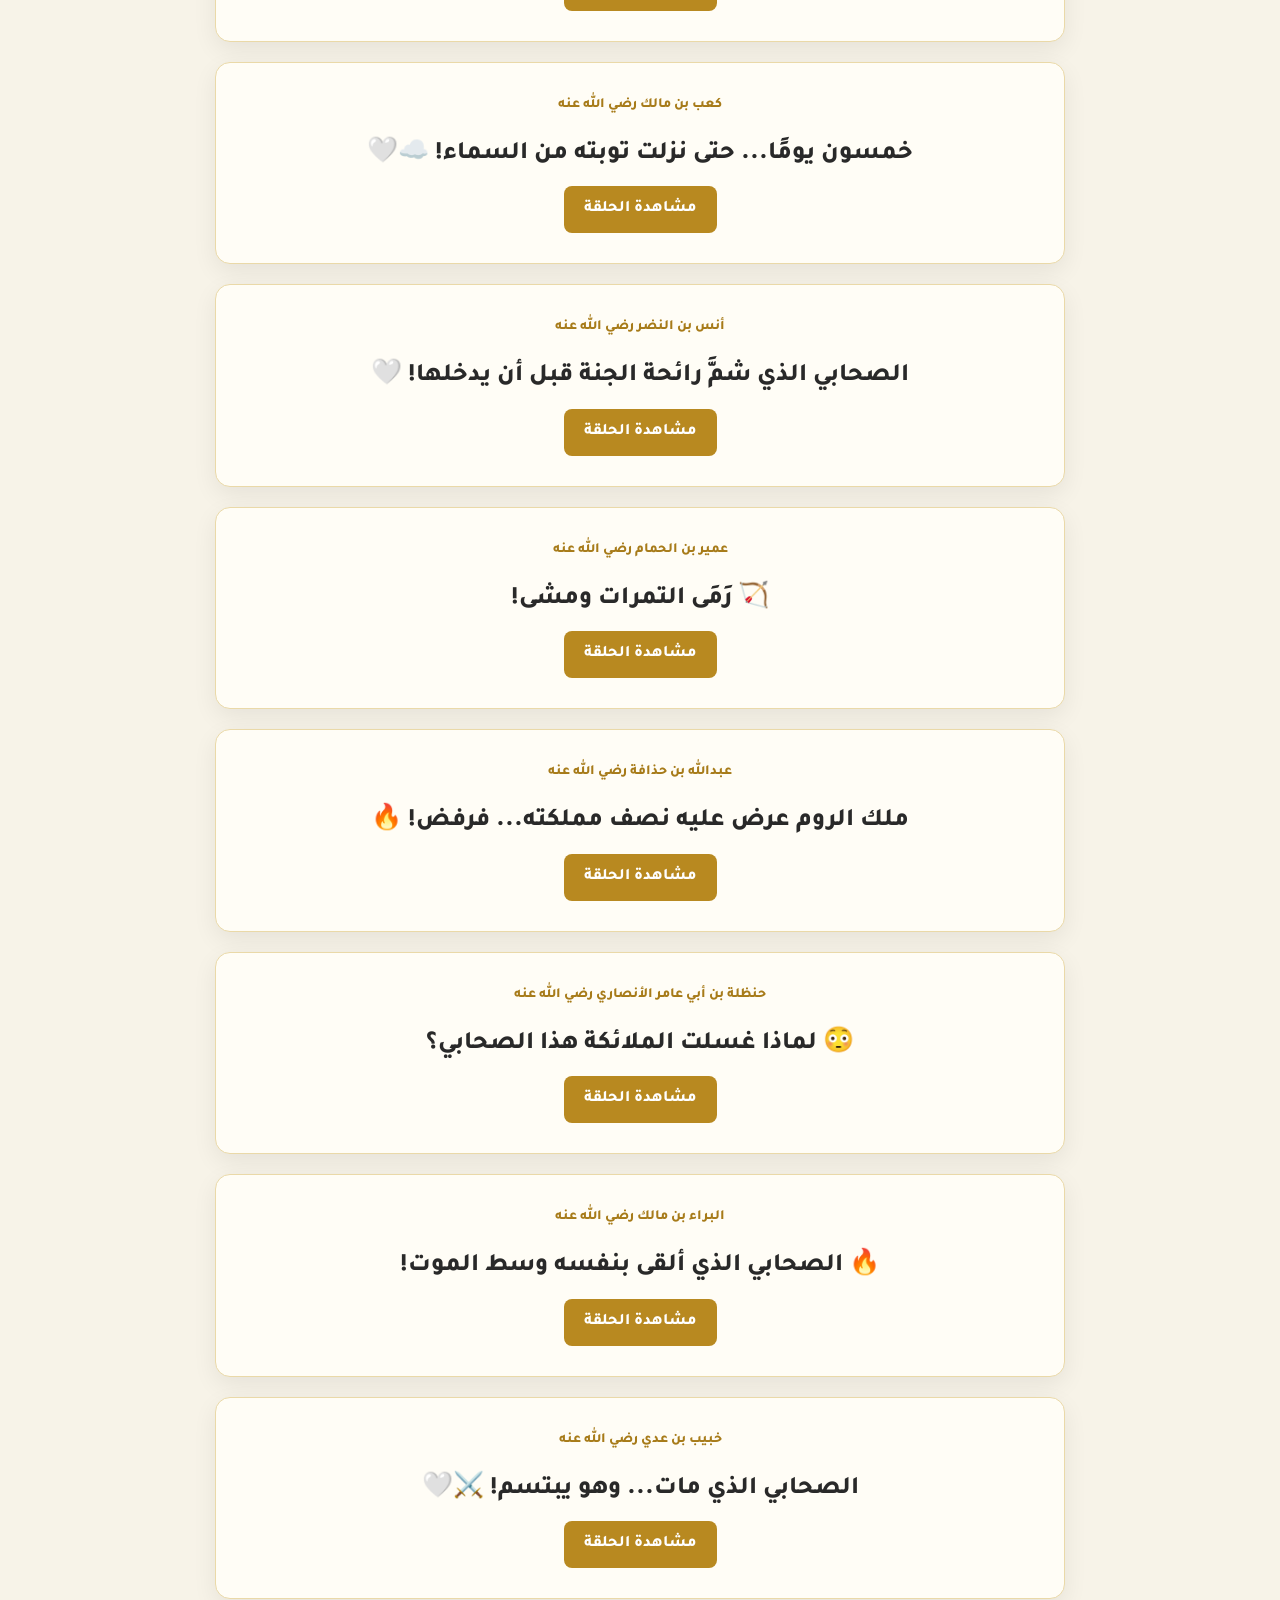
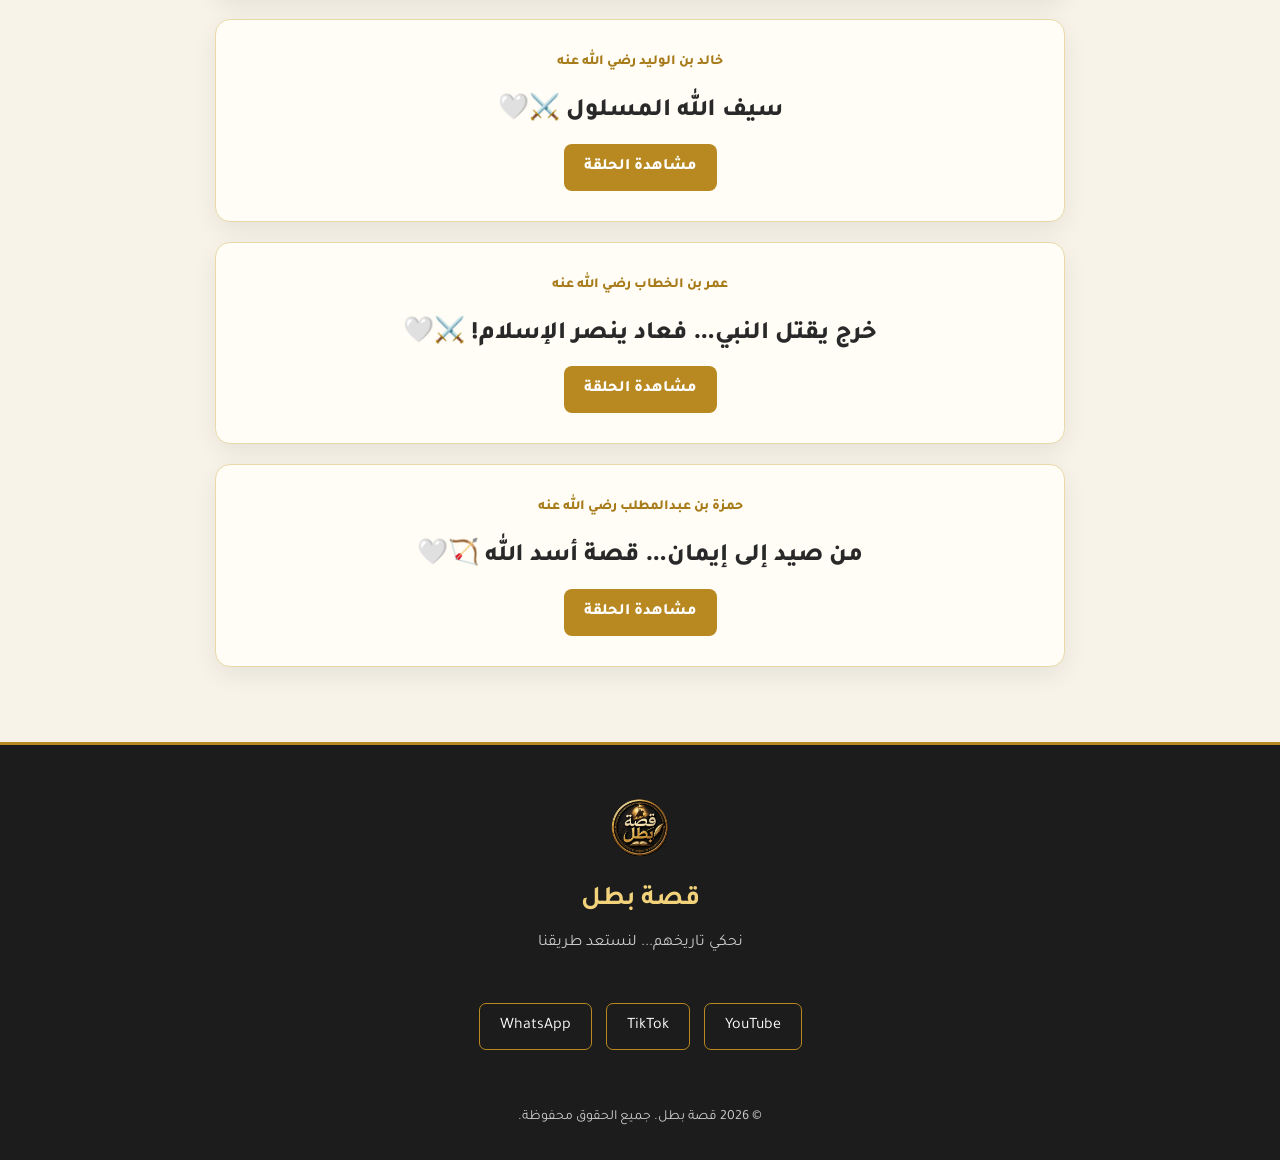
==== commit 4655eedc: "Add files via upload" ====
--- a/companions.html
+++ b/companions.html
@@ -152,6 +152,48 @@
     <div class="story-content">
 
         <span class="story-category">
+            الزبير بن العوام رضي الله عنه
+        </span>
+
+        <h3>الصحابي الذي قال عنه النبي ﷺ: «حواريّي»!</h3>
+
+        <a href="https://www.facebook.com/share/v/1CjuQKDwA1/"
+           class="story-button"
+           target="_blank"
+           rel="noopener noreferrer">
+            مشاهدة الحلقة
+        </a>
+
+    </div>
+</article>
+
+<article class="story-card">
+    <div class="story-content">
+
+        <span class="story-category">
+            سعد بن أبي وقاص رضي الله عنه
+        </span>
+
+        <h3>لمن قال النبي: فداك أبي وأمي؟</h3>
+
+        <p class="episode-description">
+            الجزء الثاني
+        </p>
+
+        <a href="https://www.facebook.com/share/v/1CV7iANK8T/"
+           class="story-button"
+           target="_blank"
+           rel="noopener noreferrer">
+            مشاهدة الحلقة
+        </a>
+
+    </div>
+</article>
+
+<article class="story-card">
+    <div class="story-content">
+
+        <span class="story-category">
             طلحة بن عبيد الله رضي الله عنه
         </span>
 
